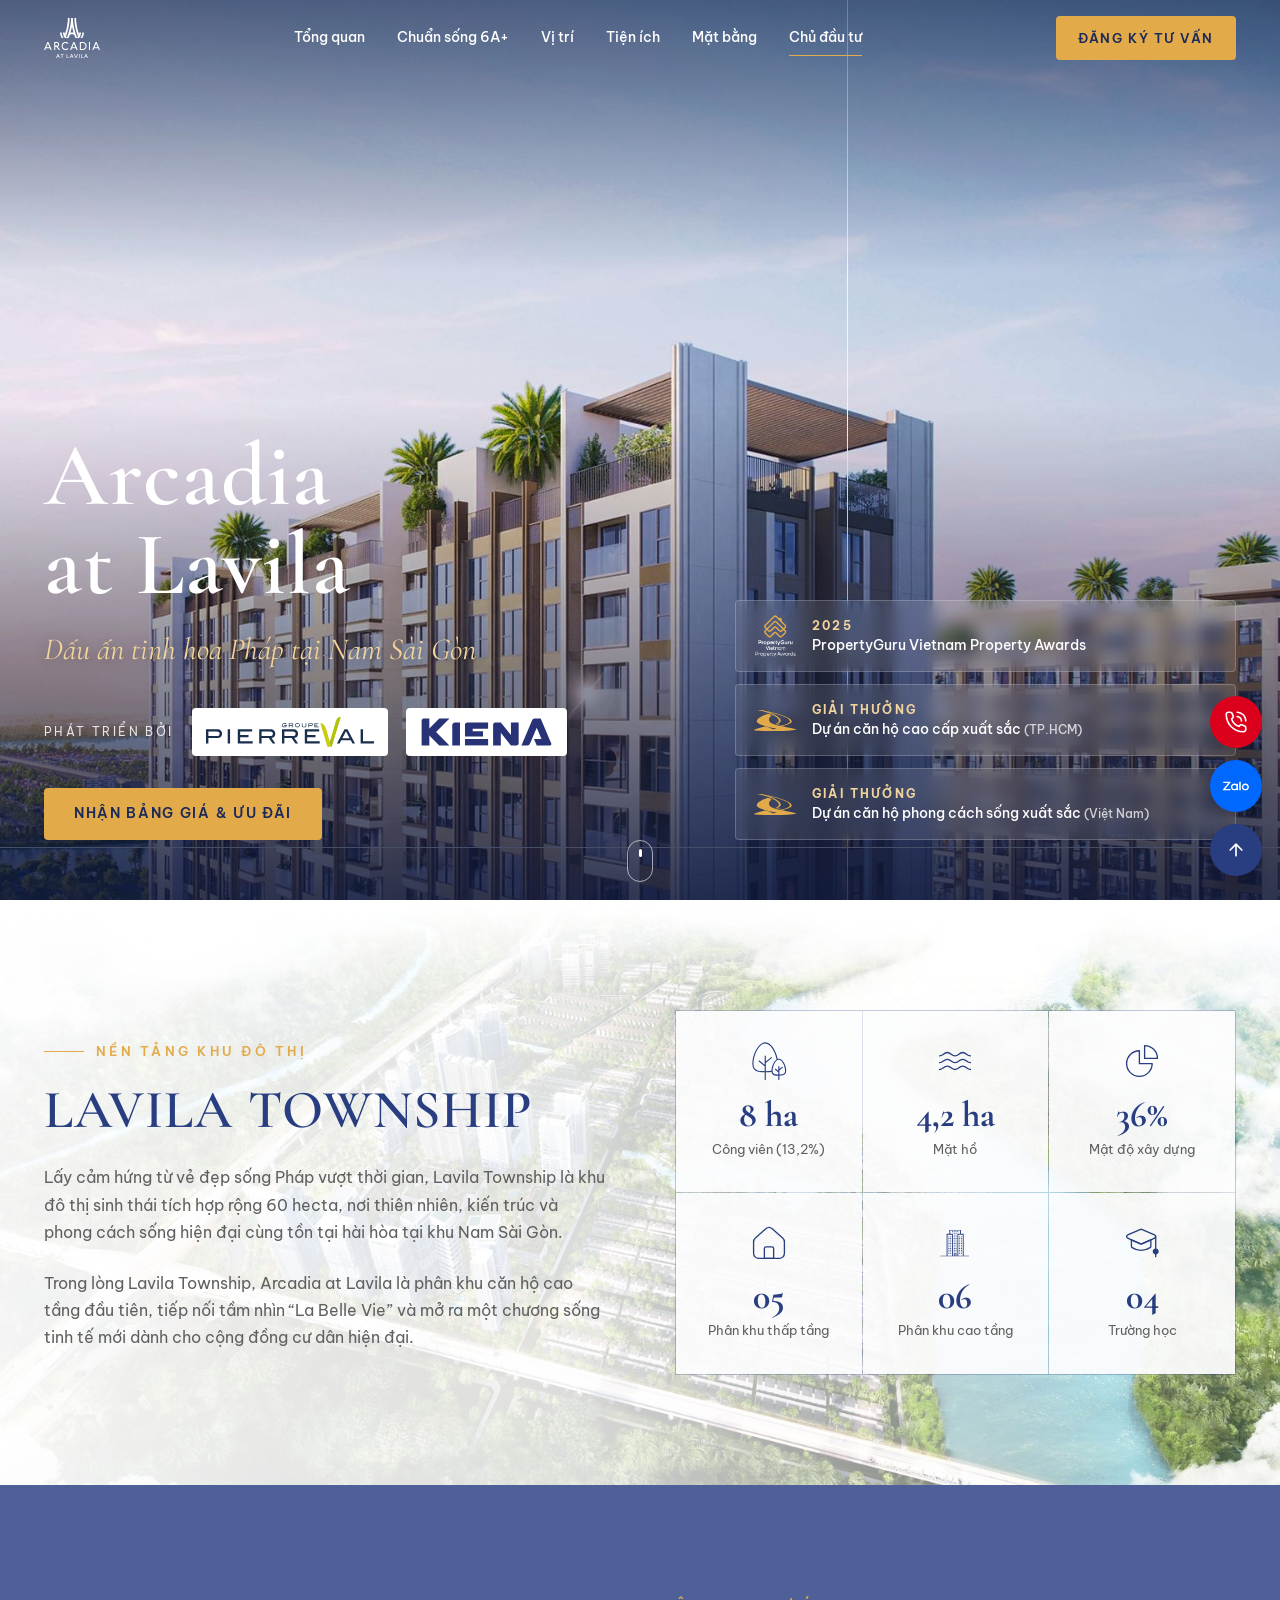
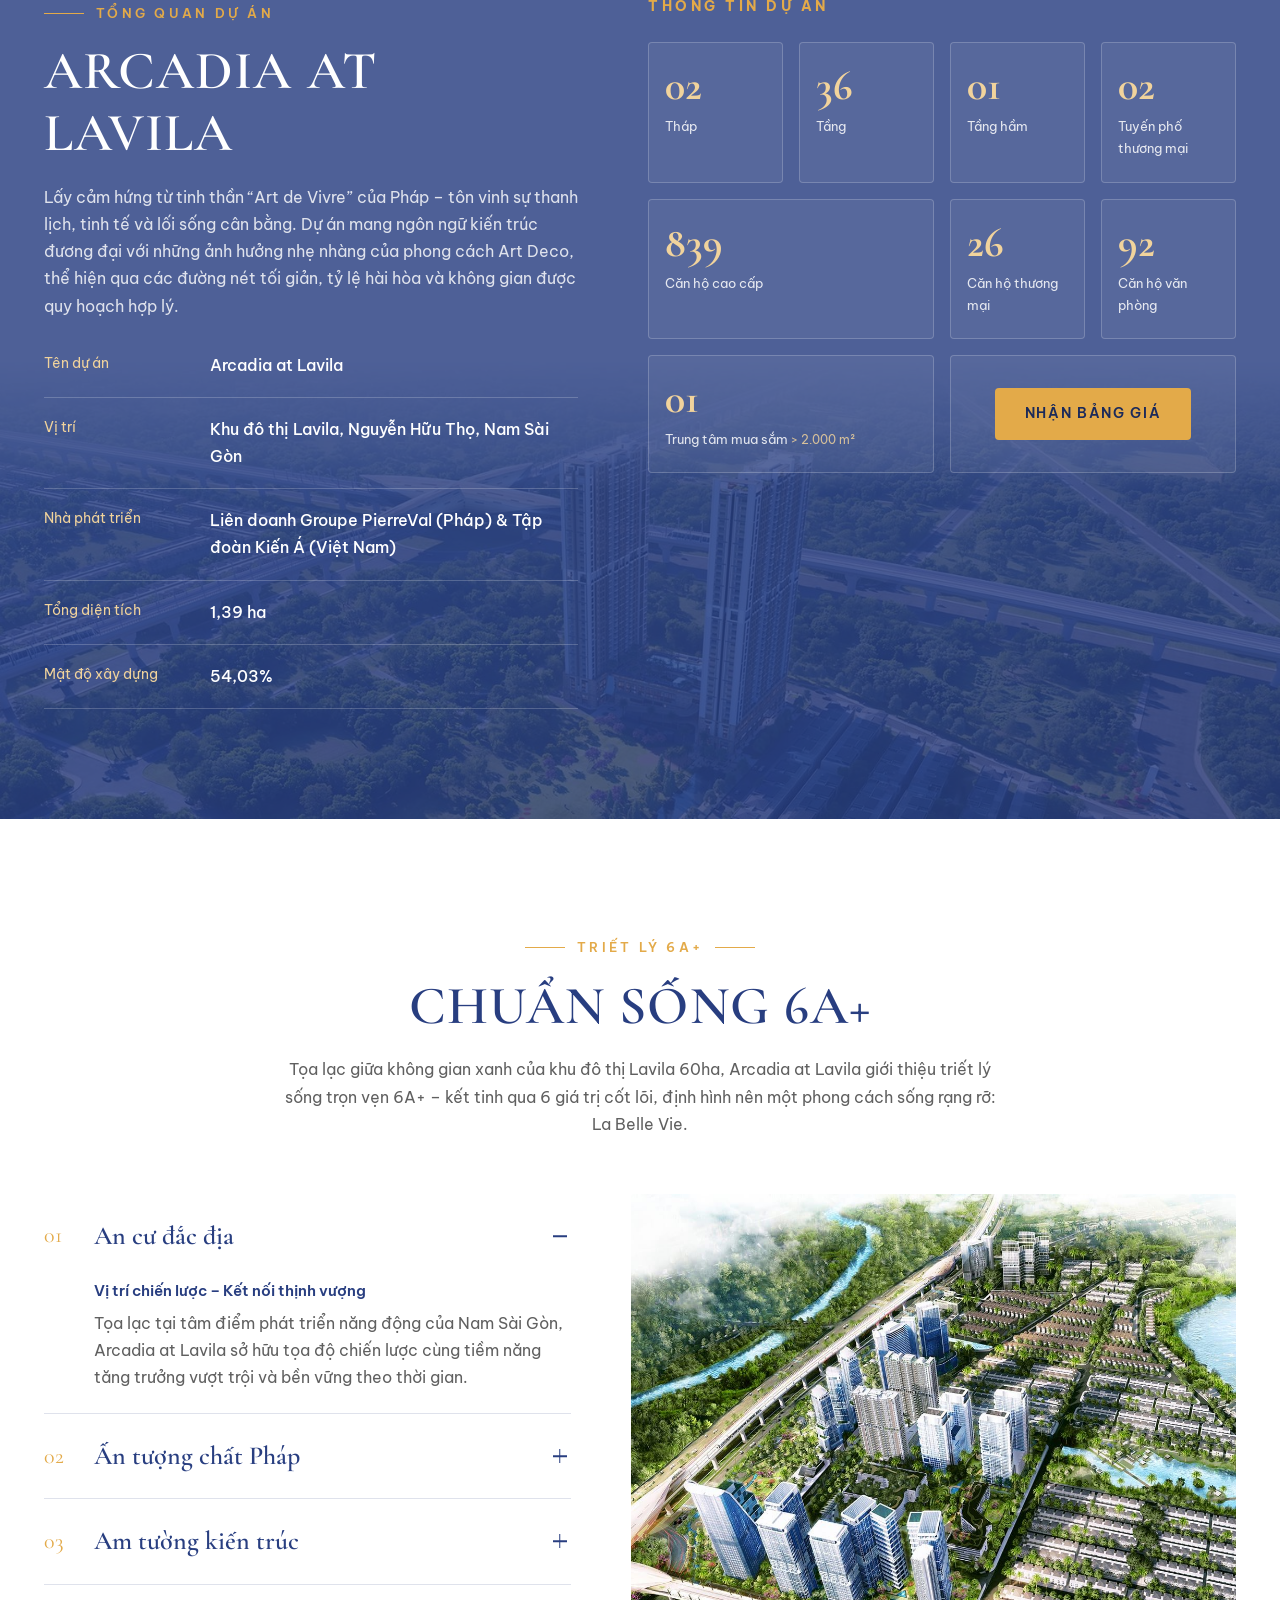
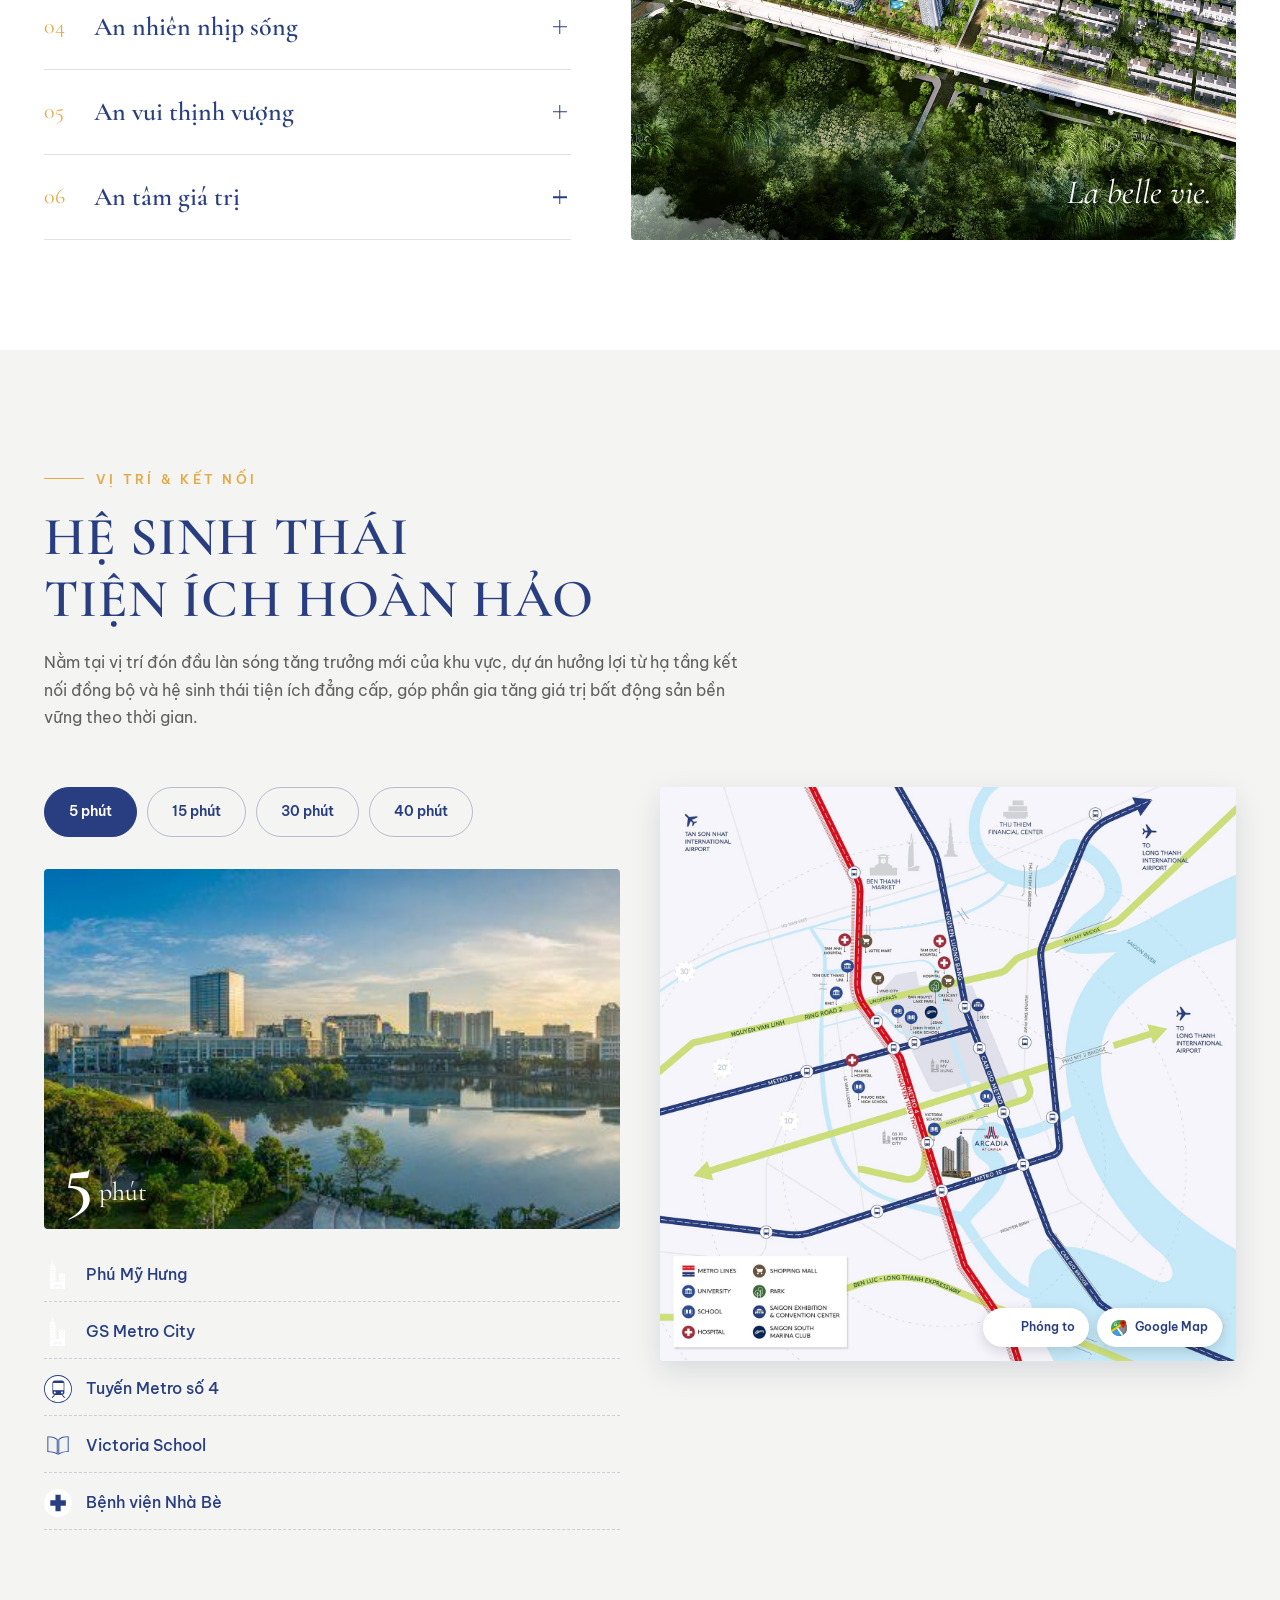
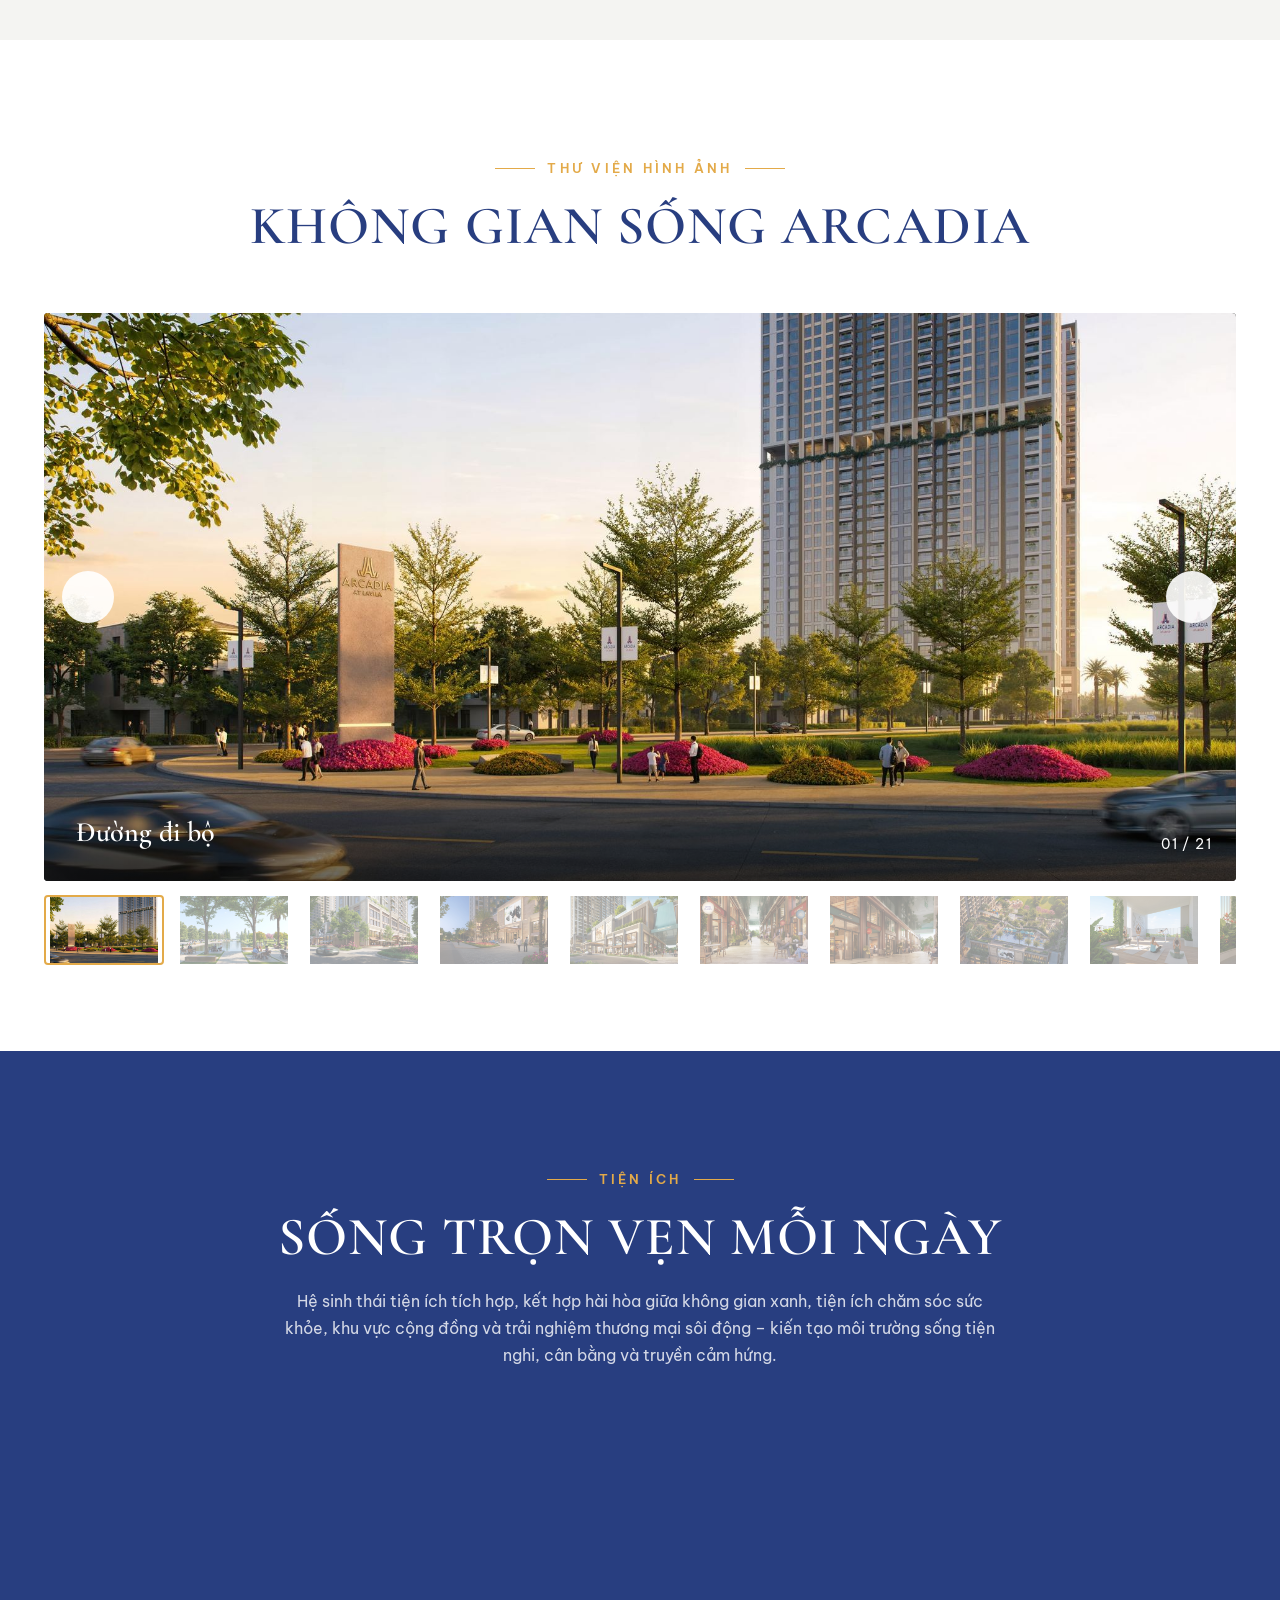
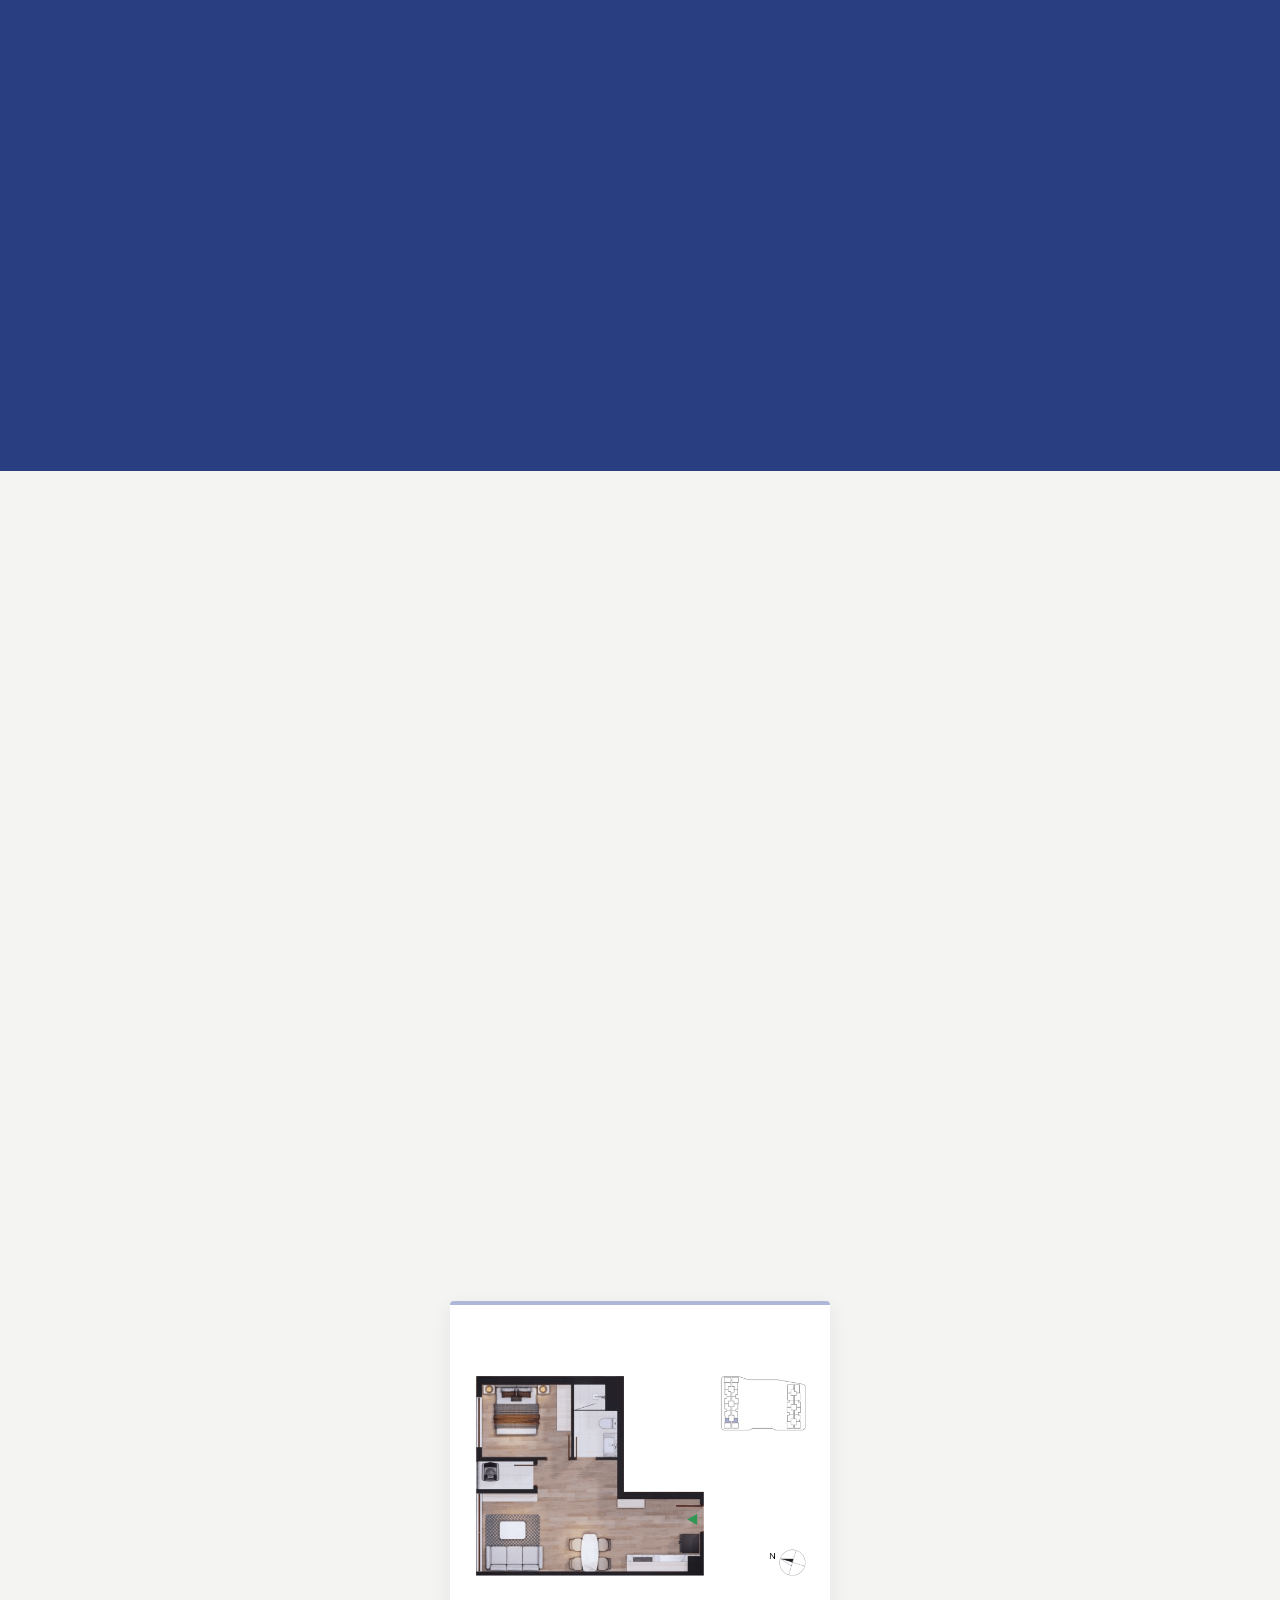
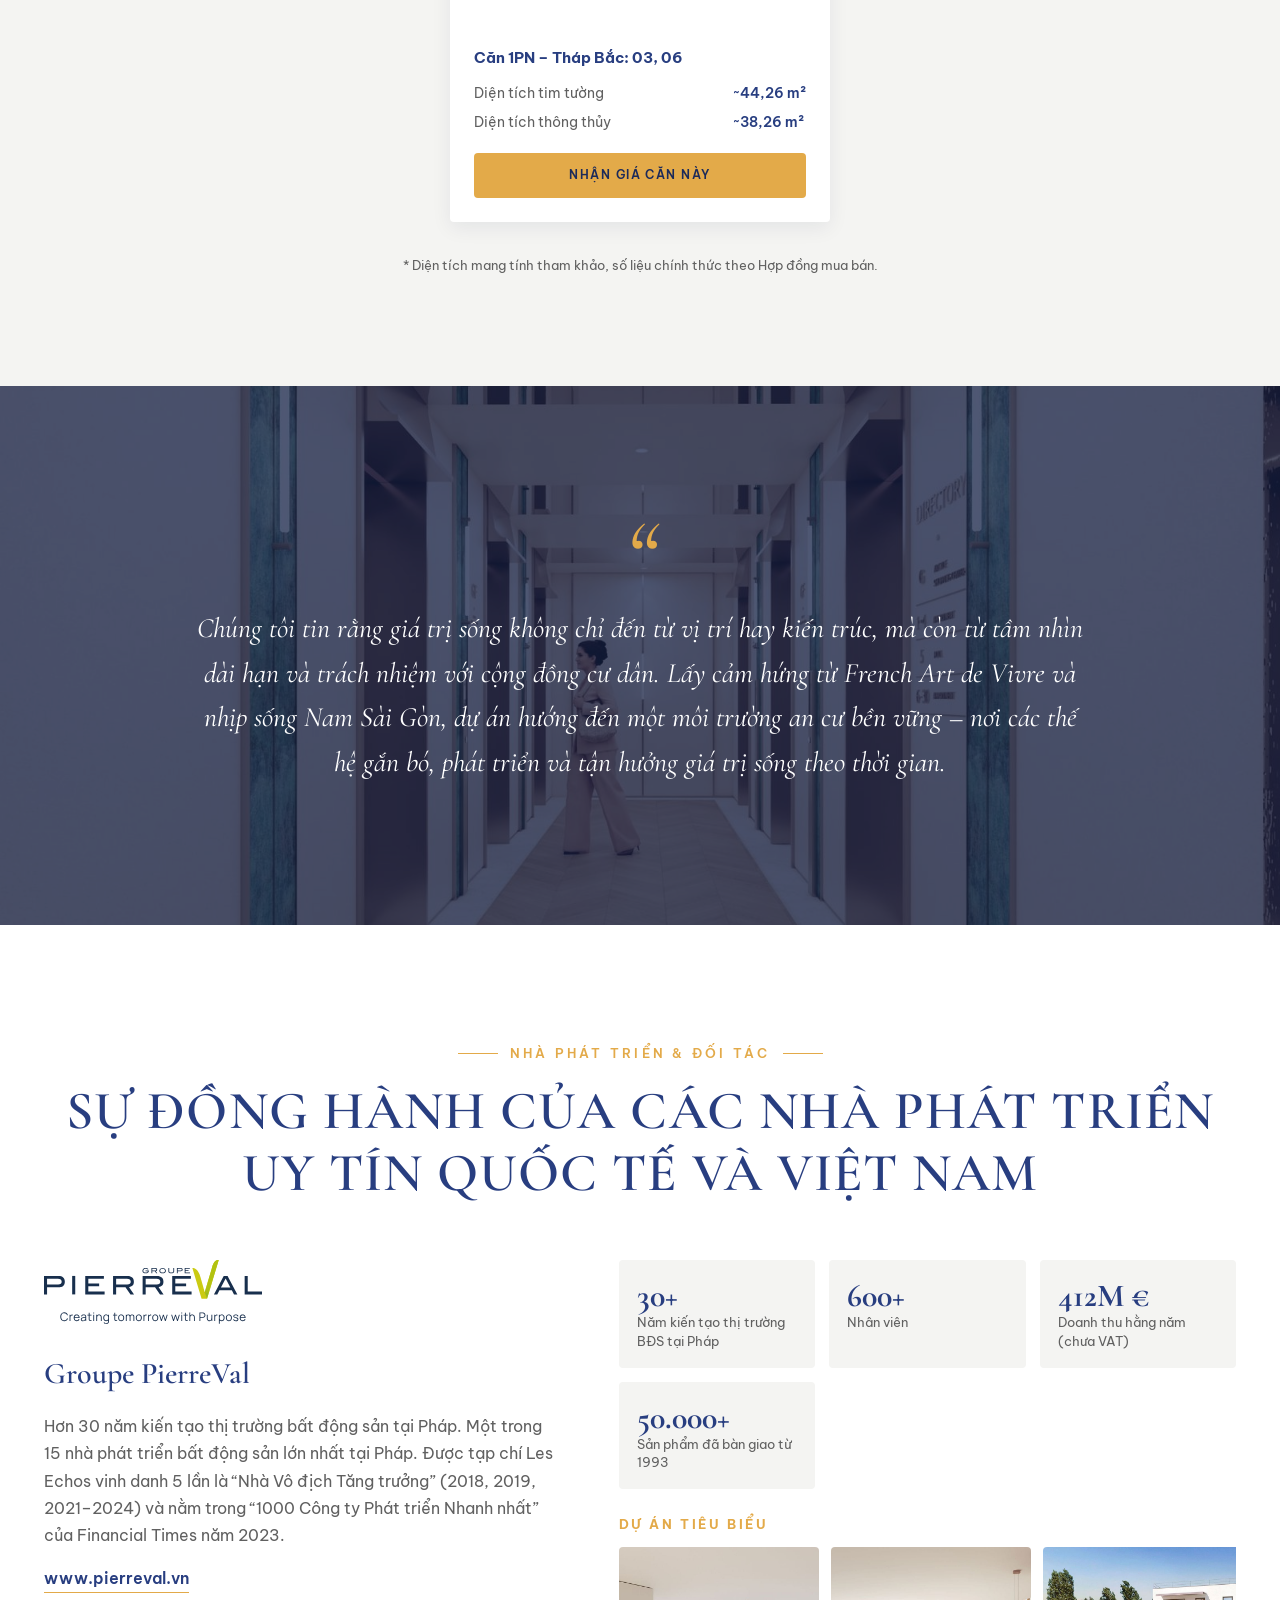
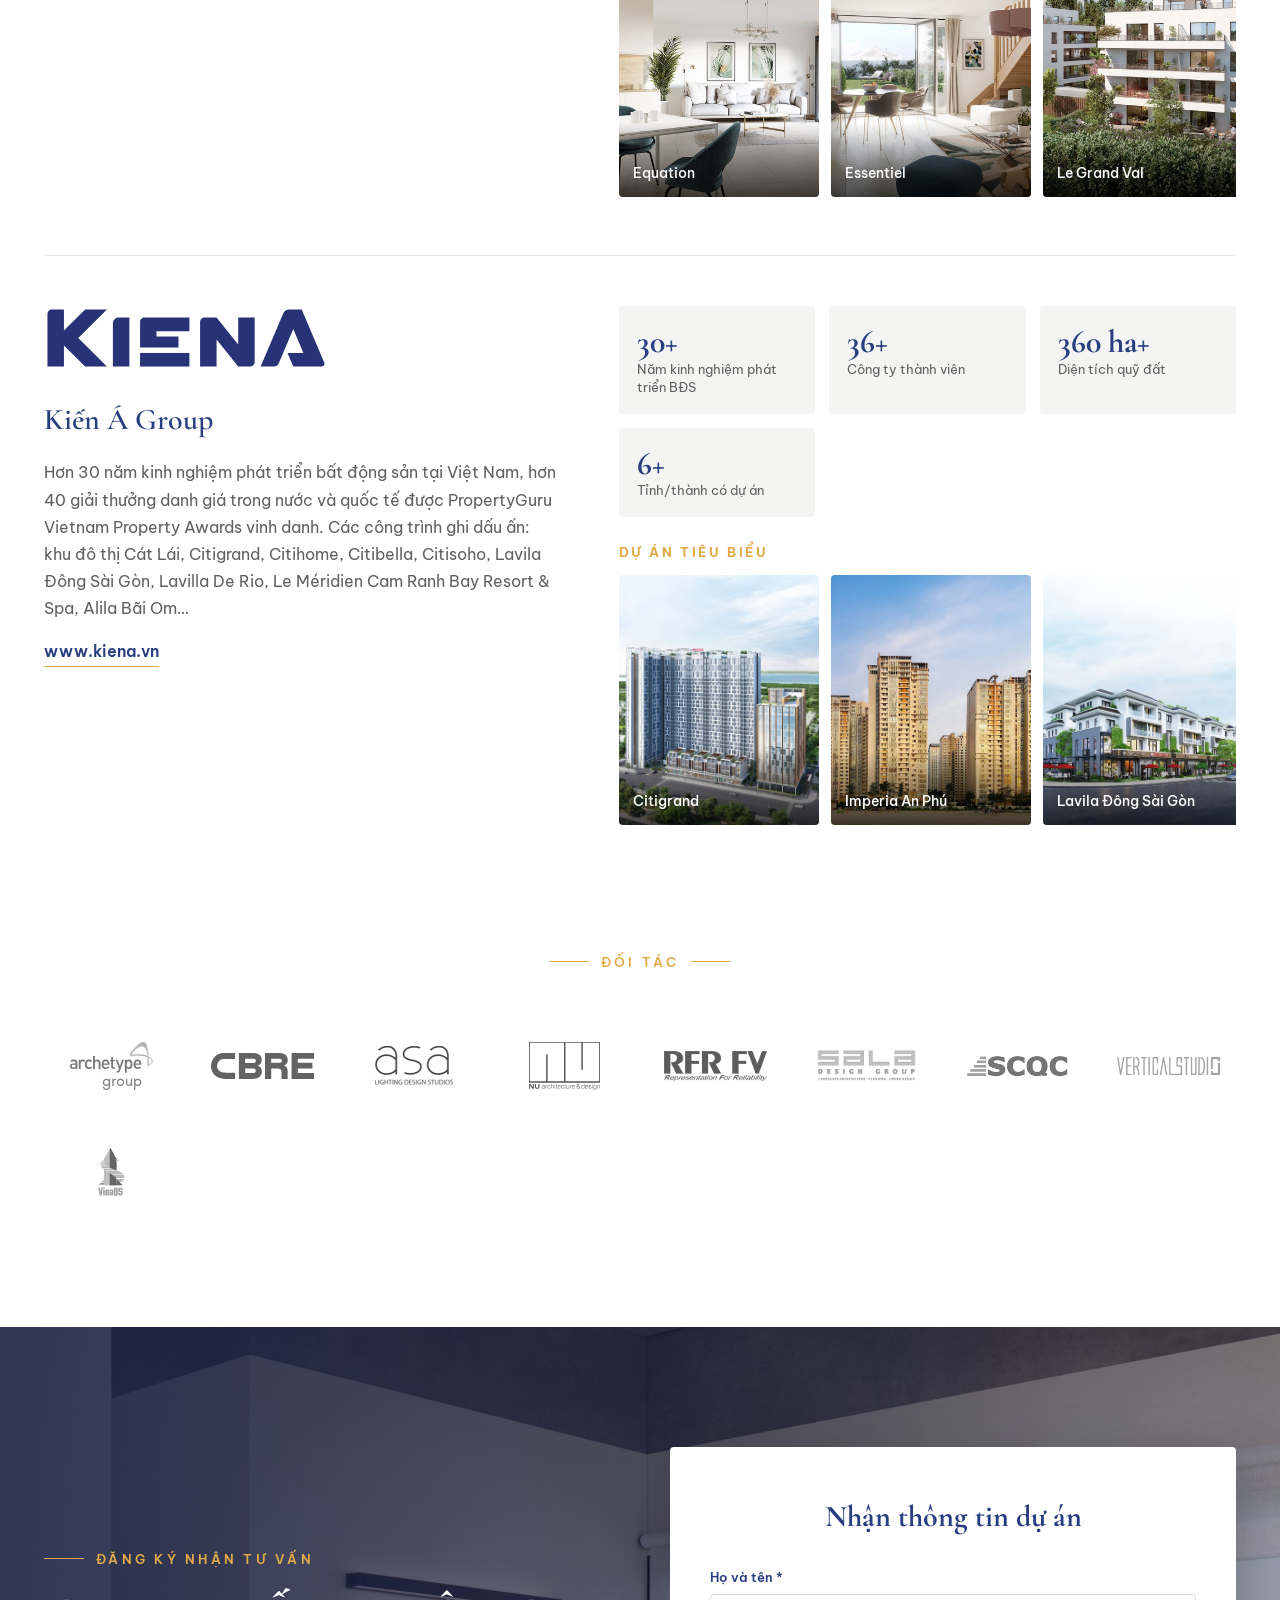
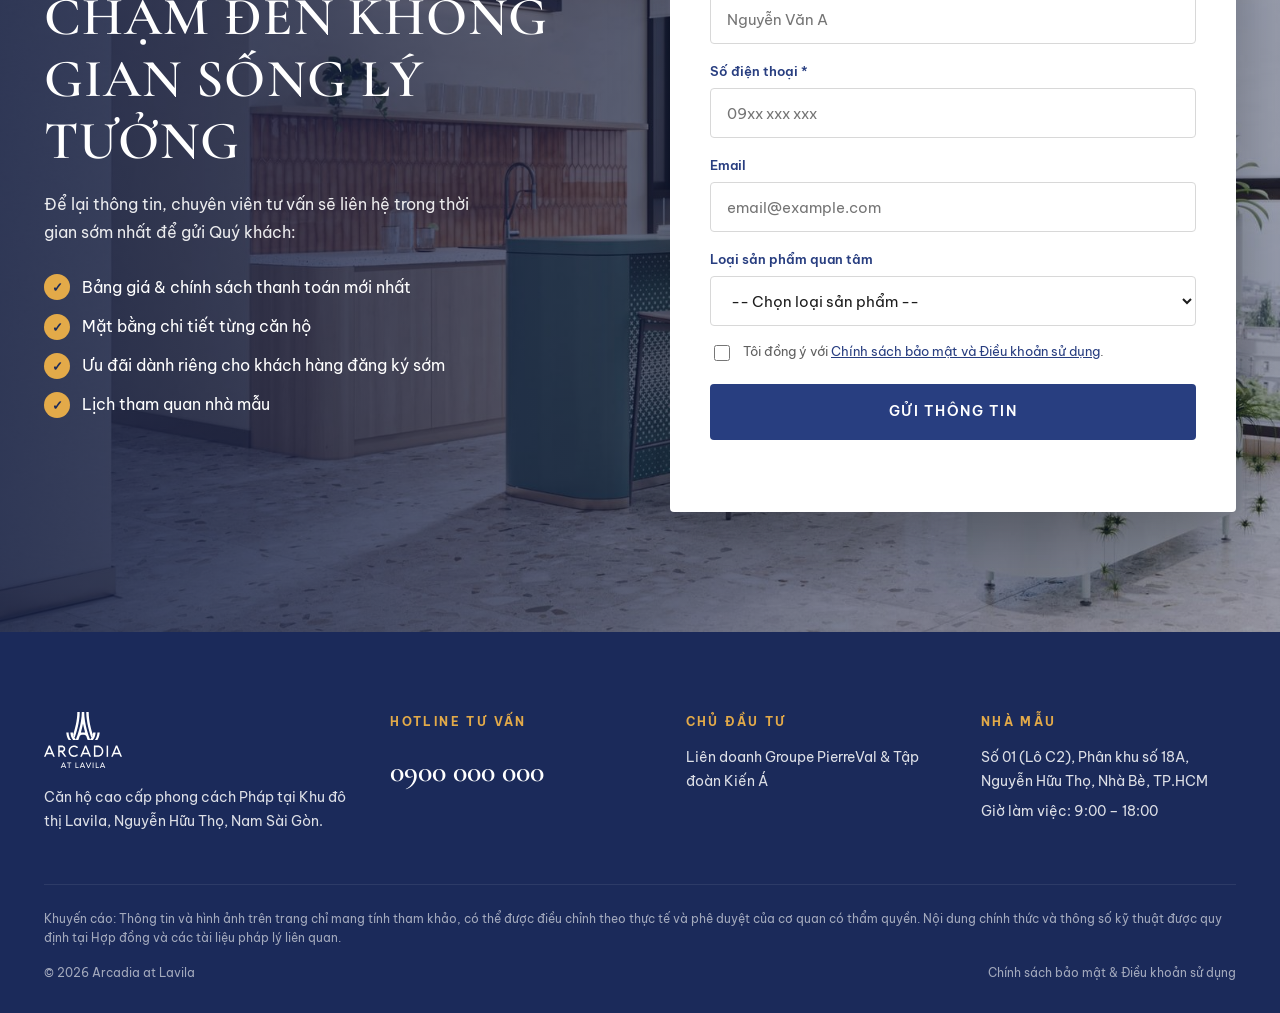
==== arcadia-landing/index.html @ 041fbfdd "Add Arcadia at Lavila landing page (HTML/CSS/JS) - One-page landing modeled on arcadia.com.vn: hero," ====
<!DOCTYPE html>
<html lang="vi">
<head>
  <meta charset="UTF-8">
  <meta name="viewport" content="width=device-width, initial-scale=1">
  <title>Arcadia at Lavila – Dấu Ấn Tinh Hoa Pháp Tại Nam Sài Gòn</title>
  <meta name="description" content="Arcadia at Lavila – căn hộ cao cấp phong cách Pháp trong khu đô thị Lavila 60ha, đường Nguyễn Hữu Thọ, Nam Sài Gòn. Liên doanh Groupe PierreVal (Pháp) và Tập đoàn Kiến Á. Nhận bảng giá & mặt bằng.">
  <meta name="robots" content="index,follow">

  <!-- Open Graph: ảnh/tiêu đề hiện khi share link lên Facebook, Zalo.
       THAY "https://ten-mien-cua-ban.com" bằng tên miền thật khi đưa trang lên. -->
  <meta property="og:type" content="website">
  <meta property="og:locale" content="vi_VN">
  <meta property="og:title" content="Arcadia at Lavila – Dấu Ấn Tinh Hoa Pháp Tại Nam Sài Gòn">
  <meta property="og:description" content="Căn hộ cao cấp phong cách Pháp tại Nam Sài Gòn. Nhận bảng giá, mặt bằng & ưu đãi mới nhất.">
  <meta property="og:url" content="https://ten-mien-cua-ban.com/">
  <meta property="og:image" content="https://ten-mien-cua-ban.com/assets/images/arcadia-thumbnail-260625.jpg">
  <meta property="og:image:width" content="1512">
  <meta property="og:image:height" content="794">

  <link rel="icon" href="assets/icons/favicon.ico">
  <link rel="preconnect" href="https://fonts.googleapis.com">
  <link rel="preconnect" href="https://fonts.gstatic.com" crossorigin>
  <link href="https://fonts.googleapis.com/css2?family=Be+Vietnam+Pro:wght@300;400;500;600;700&family=Cormorant+Garamond:ital,wght@0,500;0,600;0,700;1,500&display=swap" rel="stylesheet">
  <link rel="preload" as="image" href="assets/images/hero-background.jpg" media="(min-width: 768px)">
  <link rel="preload" as="image" href="assets/images/hero-background-mobile.jpg" media="(max-width: 767px)">
  <link rel="stylesheet" href="css/style.css">

  <!-- Google Tag Manager / Facebook Pixel: dán mã tracking vào đây nếu có -->
</head>
<body>

  <!-- ================= HEADER ================= -->
  <header class="header" id="header">
    <div class="container header__inner">
      <a href="#top" class="header__logo" aria-label="Arcadia at Lavila">
        <img class="logo-white" src="assets/logo/arcadia-logo_white.svg" alt="Arcadia at Lavila" width="56" height="40">
        <img class="logo-color" src="assets/logo/arcadia-navbar-logo.svg" alt="Arcadia at Lavila" width="141" height="40">
      </a>

      <nav class="nav" aria-label="Menu chính">
        <a href="#tong-quan">Tổng quan</a>
        <a href="#chuan-song">Chuẩn sống 6A+</a>
        <a href="#vi-tri">Vị trí</a>
        <a href="#tien-ich">Tiện ích</a>
        <a href="#mat-bang">Mặt bằng</a>
        <a href="#chu-dau-tu">Chủ đầu tư</a>
      </nav>

      <div class="header__actions">
        <a href="#dang-ky" class="btn btn--gold header__cta">Đăng ký tư vấn</a>
        <button class="burger" id="burger" aria-label="Mở menu" aria-expanded="false">
          <span></span><span></span><span></span>
        </button>
      </div>
    </div>
  </header>

  <div class="mobile-menu" id="mobileMenu">
    <a href="#tong-quan">Tổng quan</a>
    <a href="#chuan-song">Chuẩn sống 6A+</a>
    <a href="#vi-tri">Vị trí</a>
    <a href="#tien-ich">Tiện ích</a>
    <a href="#mat-bang">Mặt bằng</a>
    <a href="#chu-dau-tu">Chủ đầu tư</a>
    <a href="#dang-ky" class="btn btn--gold">Đăng ký tư vấn</a>
  </div>

  <main id="top">

    <!-- ================= HERO ================= -->
    <section class="hero">
      <picture class="hero__bg">
        <source media="(max-width: 767px)" srcset="assets/images/hero-background-mobile.jpg">
        <img src="assets/images/hero-background.jpg" alt="Phối cảnh Arcadia at Lavila" fetchpriority="high">
      </picture>

      <div class="container hero__content">
        <div>
          <h1 class="hero__title reveal">Arcadia<br>at Lavila</h1>
          <p class="hero__tagline reveal reveal--d1">Dấu ấn tinh hoa Pháp tại Nam Sài Gòn</p>
          <div class="hero__devs reveal reveal--d2">
            <span>Phát triển bởi</span>
            <div class="dev-logo"><img src="assets/logo/hero-pierreval.svg" alt="Groupe PierreVal"></div>
            <div class="dev-logo"><img src="assets/logo/kiena-color.svg" alt="Tập đoàn Kiến Á"></div>
          </div>
          <a href="#dang-ky" class="btn btn--gold reveal reveal--d3">Nhận bảng giá &amp; ưu đãi</a>
        </div>

        <div class="hero__awards">
          <div class="award reveal reveal--d1">
            <img src="assets/icons/hero-award-vpa-2025.png" alt="PropertyGuru Vietnam Property Awards 2025">
            <div><strong>2025</strong><p>PropertyGuru Vietnam Property Awards</p></div>
          </div>
          <div class="award reveal reveal--d2">
            <img src="assets/icons/hero-award-trophy-gold.svg" alt="">
            <div><strong>GIẢI THƯỞNG</strong><p>Dự án căn hộ cao cấp xuất sắc <small>(TP.HCM)</small></p></div>
          </div>
          <div class="award reveal reveal--d3">
            <img src="assets/icons/hero-award-trophy-gold.svg" alt="">
            <div><strong>GIẢI THƯỞNG</strong><p>Dự án căn hộ phong cách sống xuất sắc <small>(Việt Nam)</small></p></div>
          </div>
        </div>
      </div>
      <a href="#lavila" class="scroll-down" aria-label="Cuộn xuống"></a>
    </section>

    <!-- ================= LAVILA TOWNSHIP ================= -->
    <section class="section township" id="lavila">
      <div class="container township__grid">
        <div class="township__text reveal">
          <span class="eyebrow">Nền tảng khu đô thị</span>
          <h2 class="title">Lavila Township</h2>
          <p>Lấy cảm hứng từ vẻ đẹp sống Pháp vượt thời gian, Lavila Township là khu đô thị sinh thái tích hợp rộng 60 hecta, nơi thiên nhiên, kiến trúc và phong cách sống hiện đại cùng tồn tại hài hòa tại khu Nam Sài Gòn.</p>
          <p>Trong lòng Lavila Township, Arcadia at Lavila là phân khu căn hộ cao tầng đầu tiên, tiếp nối tầm nhìn “La Belle Vie” và mở ra một chương sống tinh tế mới dành cho cộng đồng cư dân hiện đại.</p>
        </div>

        <div class="stats-grid reveal reveal--d1">
          <div class="stat"><img src="assets/icons/township-foundation/park.svg" alt=""><strong>8 ha</strong><span>Công viên (13,2%)</span></div>
          <div class="stat"><img src="assets/icons/township-foundation/lake.svg" alt=""><strong>4,2 ha</strong><span>Mặt hồ</span></div>
          <div class="stat"><img src="assets/icons/township-foundation/pie-chart.svg" alt=""><strong>36%</strong><span>Mật độ xây dựng</span></div>
          <div class="stat"><img src="assets/icons/township-foundation/house.svg" alt=""><strong>05</strong><span>Phân khu thấp tầng</span></div>
          <div class="stat"><img src="assets/icons/township-foundation/tower.svg" alt=""><strong>06</strong><span>Phân khu cao tầng</span></div>
          <div class="stat"><img src="assets/icons/township-foundation/school.svg" alt=""><strong>04</strong><span>Trường học</span></div>
        </div>
      </div>
    </section>

    <!-- ================= TỔNG QUAN DỰ ÁN ================= -->
    <section class="section overview" id="tong-quan">
      <div class="overview__bg"><img src="assets/images/project-overview-v2-bg.jpg" alt="" loading="lazy"></div>
      <div class="container overview__grid">
        <div class="reveal">
          <span class="eyebrow">Tổng quan dự án</span>
          <h2 class="title">Arcadia at Lavila</h2>
          <p class="lead-text">Lấy cảm hứng từ tinh thần “Art de Vivre” của Pháp – tôn vinh sự thanh lịch, tinh tế và lối sống cân bằng. Dự án mang ngôn ngữ kiến trúc đương đại với những ảnh hưởng nhẹ nhàng của phong cách Art Deco, thể hiện qua các đường nét tối giản, tỷ lệ hài hòa và không gian được quy hoạch hợp lý.</p>
          <ul class="overview__info">
            <li><span>Tên dự án</span><b>Arcadia at Lavila</b></li>
            <li><span>Vị trí</span><b>Khu đô thị Lavila, Nguyễn Hữu Thọ, Nam Sài Gòn</b></li>
            <li><span>Nhà phát triển</span><b>Liên doanh Groupe PierreVal (Pháp) &amp; Tập đoàn Kiến Á (Việt Nam)</b></li>
            <li><span>Tổng diện tích</span><b>1,39 ha</b></li>
            <li><span>Mật độ xây dựng</span><b>54,03%</b></li>
          </ul>
        </div>

        <div class="overview__stats reveal reveal--d1">
          <h3>THÔNG TIN DỰ ÁN</h3>
          <div class="ov-stat"><strong data-count="2" data-pad="2">02</strong><span>Tháp</span></div>
          <div class="ov-stat"><strong data-count="36">36</strong><span>Tầng</span></div>
          <div class="ov-stat"><strong data-count="1" data-pad="2">01</strong><span>Tầng hầm</span></div>
          <div class="ov-stat"><strong data-count="2" data-pad="2">02</strong><span>Tuyến phố thương mại</span></div>
          <div class="ov-stat ov-stat--wide"><strong data-count="839">839</strong><span>Căn hộ cao cấp</span></div>
          <div class="ov-stat"><strong data-count="26">26</strong><span>Căn hộ thương mại</span></div>
          <div class="ov-stat"><strong data-count="92">92</strong><span>Căn hộ văn phòng</span></div>
          <div class="ov-stat ov-stat--wide"><strong data-count="1" data-pad="2">01</strong><span>Trung tâm mua sắm <small>&gt; 2.000 m²</small></span></div>
          <div class="ov-stat ov-stat--wide" style="display:flex;align-items:center;justify-content:center;">
            <a href="#dang-ky" class="btn btn--gold">Nhận bảng giá</a>
          </div>
        </div>
      </div>
    </section>

    <!-- ================= CHUẨN SỐNG 6A+ ================= -->
    <section class="section section--white" id="chuan-song">
      <div class="container">
        <div class="section-head section-head--center reveal">
          <span class="eyebrow">Triết lý 6A+</span>
          <h2 class="title">Chuẩn sống 6A+</h2>
          <p class="lead-text">Tọa lạc giữa không gian xanh của khu đô thị Lavila 60ha, Arcadia at Lavila giới thiệu triết lý sống trọn vẹn 6A+ – kết tinh qua 6 giá trị cốt lõi, định hình nên một phong cách sống rạng rỡ: La Belle Vie.</p>
        </div>

        <div class="values">
          <div class="values__list reveal" id="valuesList">
            <div class="value-item is-active" data-img="0">
              <button class="value-item__head" aria-expanded="true">
                <span class="value-item__num">01</span><span class="value-item__name">An cư đắc địa</span><span class="value-item__icon"></span>
              </button>
              <div class="value-item__body"><div>
                <h4>Vị trí chiến lược – Kết nối thịnh vượng</h4>
                <p>Tọa lạc tại tâm điểm phát triển năng động của Nam Sài Gòn, Arcadia at Lavila sở hữu tọa độ chiến lược cùng tiềm năng tăng trưởng vượt trội và bền vững theo thời gian.</p>
                <img class="value-mobile-img" src="assets/images/township-advantages.jpg" alt="An cư đắc địa" loading="lazy">
              </div></div>
            </div>
            <div class="value-item" data-img="1">
              <button class="value-item__head" aria-expanded="false">
                <span class="value-item__num">02</span><span class="value-item__name">Ấn tượng chất Pháp</span><span class="value-item__icon"></span>
              </button>
              <div class="value-item__body"><div>
                <h4>Dấu ấn Pháp nguyên bản</h4>
                <p>Giao thoa giữa nghệ thuật sống Pháp và nét nồng hậu của người Việt, tạo nên Arcadia at Lavila – không gian sống tinh tế, tối giản và bền vững theo năm tháng.</p>
                <img class="value-mobile-img" src="assets/images/township-authenticity.jpg" alt="Ấn tượng chất Pháp" loading="lazy">
              </div></div>
            </div>
            <div class="value-item" data-img="2">
              <button class="value-item__head" aria-expanded="false">
                <span class="value-item__num">03</span><span class="value-item__name">Am tường kiến trúc</span><span class="value-item__icon"></span>
              </button>
              <div class="value-item__body"><div>
                <h4>Chuẩn mực kiến trúc vượt thời gian</h4>
                <p>Mang ngôn ngữ kiến trúc tinh giản và cảm hứng savoir-faire Pháp, Arcadia at Lavila là bản giao hưởng giữa ánh sáng và những đường nét hiện đại, định hình vẻ đẹp thanh lịch, đầy bản sắc.</p>
                <img class="value-mobile-img" src="assets/images/township-artistry.jpg" alt="Am tường kiến trúc" loading="lazy">
              </div></div>
            </div>
            <div class="value-item" data-img="3">
              <button class="value-item__head" aria-expanded="false">
                <span class="value-item__num">04</span><span class="value-item__name">An nhiên nhịp sống</span><span class="value-item__icon"></span>
              </button>
              <div class="value-item__body"><div>
                <h4>Sống trọn cân bằng tinh tế</h4>
                <p>Với những dãy phố thương mại sầm uất và đại lộ dạo bộ thơ mộng, Arcadia at Lavila là điểm chạm lý tưởng, nơi phong cách sống hiện đại, giá trị văn hóa và sự tiện nghi cùng hội tụ.</p>
                <img class="value-mobile-img" src="assets/images/township-ambience.jpg" alt="An nhiên nhịp sống" loading="lazy">
              </div></div>
            </div>
            <div class="value-item" data-img="4">
              <button class="value-item__head" aria-expanded="false">
                <span class="value-item__num">05</span><span class="value-item__name">An vui thịnh vượng</span><span class="value-item__icon"></span>
              </button>
              <div class="value-item__body"><div>
                <h4>Cộng đồng gắn kết</h4>
                <p>Vượt xa tiện ích thông thường, Arcadia at Lavila kiến tạo cộng đồng văn minh, nơi không gian chung khơi gợi cảm giác thuộc về và thắp sáng những trải nghiệm sống ý nghĩa mỗi ngày.</p>
                <img class="value-mobile-img" src="assets/images/township-abundance.jpg" alt="An vui thịnh vượng" loading="lazy">
              </div></div>
            </div>
            <div class="value-item" data-img="5">
              <button class="value-item__head" aria-expanded="false">
                <span class="value-item__num">06</span><span class="value-item__name">An tâm giá trị</span><span class="value-item__icon"></span>
              </button>
              <div class="value-item__body"><div>
                <h4>Giá trị bền vững – Đầu tư an tâm</h4>
                <p>Là biểu tượng của phân khúc cao cấp hiện đại, Arcadia at Lavila kết hợp hài hòa giữa thiết kế nâng tầm đẳng cấp và nhịp sống năng động, mang lại giá trị gia tăng vững chắc cho tương lai.</p>
                <img class="value-mobile-img" src="assets/images/township-accessible-premium.jpg" alt="An tâm giá trị" loading="lazy">
              </div></div>
            </div>
          </div>

          <div class="values__media reveal reveal--d1" id="valuesMedia">
            <img class="is-active" src="assets/images/township-advantages.jpg" alt="An cư đắc địa" loading="lazy">
            <img src="assets/images/township-authenticity.jpg" alt="Ấn tượng chất Pháp" loading="lazy">
            <img src="assets/images/township-artistry.jpg" alt="Am tường kiến trúc" loading="lazy">
            <img src="assets/images/township-ambience.jpg" alt="An nhiên nhịp sống" loading="lazy">
            <img src="assets/images/township-abundance.jpg" alt="An vui thịnh vượng" loading="lazy">
            <img src="assets/images/township-accessible-premium.jpg" alt="An tâm giá trị" loading="lazy">
          </div>
        </div>
      </div>
    </section>

    <!-- ================= VỊ TRÍ & KẾT NỐI ================= -->
    <section class="section" id="vi-tri">
      <div class="container">
        <div class="section-head reveal">
          <span class="eyebrow">Vị trí &amp; kết nối</span>
          <h2 class="title">Hệ sinh thái<br>tiện ích hoàn hảo</h2>
          <p class="lead-text">Nằm tại vị trí đón đầu làn sóng tăng trưởng mới của khu vực, dự án hưởng lợi từ hạ tầng kết nối đồng bộ và hệ sinh thái tiện ích đẳng cấp, góp phần gia tăng giá trị bất động sản bền vững theo thời gian.</p>
        </div>

        <div class="location__grid">
          <div class="reveal">
            <div class="location__tabs" role="tablist" data-tabs="loc">
              <button class="tab-btn is-active" data-target="0">5 phút</button>
              <button class="tab-btn" data-target="1">15 phút</button>
              <button class="tab-btn" data-target="2">30 phút</button>
              <button class="tab-btn" data-target="3">40 phút</button>
            </div>

            <div class="loc-panel is-active" data-panel="loc">
              <div class="loc-panel__img">
                <img src="assets/images/location-connectivity/img-5min.jpg" alt="Kết nối 5 phút" loading="lazy">
                <div class="loc-panel__time"><b>5</b><span>phút</span></div>
              </div>
              <ul class="loc-list">
                <li><img src="assets/icons/location-connectivity/icon-tower.svg" alt="">Phú Mỹ Hưng</li>
                <li><img src="assets/icons/location-connectivity/icon-tower.svg" alt="">GS Metro City</li>
                <li><img src="assets/icons/location-connectivity/icon-metro.svg" alt="">Tuyến Metro số 4</li>
                <li><img src="assets/icons/location-connectivity/icon-school.svg" alt="">Victoria School</li>
                <li><img src="assets/icons/location-connectivity/icon-hospital.svg" alt="">Bệnh viện Nhà Bè</li>
              </ul>
            </div>
            <div class="loc-panel" data-panel="loc">
              <div class="loc-panel__img">
                <img src="assets/images/location-connectivity/img-15min.jpg" alt="Kết nối 15 phút" loading="lazy">
                <div class="loc-panel__time"><b>15</b><span>phút</span></div>
              </div>
              <ul class="loc-list">
                <li><img src="assets/icons/location-connectivity/icon-university.svg" alt="">ĐH Tôn Đức Thắng</li>
                <li><img src="assets/icons/location-connectivity/icon-hospital.svg" alt="">Bệnh viện FV</li>
                <li><img src="assets/icons/location-connectivity/icon-shopping.svg" alt="">Vivo City</li>
                <li><img src="assets/icons/location-connectivity/icon-university.svg" alt="">RMIT</li>
                <li><img src="assets/icons/location-connectivity/icon-exhibition.svg" alt="">SECC</li>
              </ul>
            </div>
            <div class="loc-panel" data-panel="loc">
              <div class="loc-panel__img">
                <img src="assets/images/location-connectivity/img-30min.jpg" alt="Kết nối 30 phút" loading="lazy">
                <div class="loc-panel__time"><b>30</b><span>phút</span></div>
              </div>
              <ul class="loc-list">
                <li><img src="assets/icons/location-connectivity/icon-tower.svg" alt="">Trung tâm Thành phố</li>
                <li><img src="assets/icons/location-connectivity/icon-tower.svg" alt="">Trung tâm tài chính Thủ Thiêm</li>
              </ul>
            </div>
            <div class="loc-panel" data-panel="loc">
              <div class="loc-panel__img">
                <img src="assets/images/location-connectivity/img-40min.jpg" alt="Kết nối 40 phút" loading="lazy">
                <div class="loc-panel__time"><b>40</b><span>phút</span></div>
              </div>
              <ul class="loc-list">
                <li><img src="assets/icons/location-connectivity/icon-airport.svg" alt="">Sân bay quốc tế Tân Sơn Nhất</li>
                <li><img src="assets/icons/location-connectivity/icon-airport.svg" alt="">Sân bay quốc tế Long Thành</li>
              </ul>
            </div>
          </div>

          <div class="location__map reveal reveal--d1" data-lightbox="assets/images/location-connectivity/web-map.jpg" data-caption="Bản đồ vị trí Arcadia at Lavila">
            <img src="assets/images/location-connectivity/web-map.jpg" alt="Bản đồ vị trí Arcadia at Lavila" loading="lazy">
            <div class="location__map-actions">
              <span class="chip"><img src="assets/icons/location-connectivity/search-plus.svg" alt="">Phóng to</span>
              <a class="chip" href="https://www.google.com/maps/search/?api=1&amp;query=Arcadia%20at%20Lavila%20Nguy%E1%BB%85n%20H%E1%BB%AFu%20Th%E1%BB%8D" target="_blank" rel="noopener">
                <img src="assets/icons/location-connectivity/icon-google-maps.svg" alt="">Google Map
              </a>
            </div>
          </div>
        </div>
      </div>
    </section>

    <!-- ================= GALLERY ================= -->
    <section class="section section--white gallery" id="hinh-anh">
      <div class="container">
        <div class="section-head section-head--center reveal">
          <span class="eyebrow">Thư viện hình ảnh</span>
          <h2 class="title">Không gian sống Arcadia</h2>
        </div>
        <div class="reveal">
          <div class="slider" id="slider">
            <div class="slider__track" id="sliderTrack"><!-- JS tự tạo slide từ danh sách GALLERY --></div>
            <button class="slider__arrow slider__arrow--prev" id="slidePrev" aria-label="Ảnh trước"><img src="assets/icons/slideshow/arrow-left.svg" alt=""></button>
            <button class="slider__arrow slider__arrow--next" id="slideNext" aria-label="Ảnh sau"><img src="assets/icons/slideshow/arrow-right.svg" alt=""></button>
            <div class="slider__count" id="slideCount"></div>
          </div>
          <div class="thumbs" id="sliderThumbs"></div>
        </div>
      </div>
    </section>

    <!-- ================= TIỆN ÍCH ================= -->
    <section class="section section--navy" id="tien-ich">
      <div class="container">
        <div class="section-head section-head--center reveal">
          <span class="eyebrow">Tiện ích</span>
          <h2 class="title">Sống trọn vẹn mỗi ngày</h2>
          <p class="lead-text">Hệ sinh thái tiện ích tích hợp, kết hợp hài hòa giữa không gian xanh, tiện ích chăm sóc sức khỏe, khu vực cộng đồng và trải nghiệm thương mại sôi động – kiến tạo môi trường sống tiện nghi, cân bằng và truyền cảm hứng.</p>
        </div>

        <div class="location__tabs reveal" style="justify-content:center" data-tabs="am">
          <button class="tab-btn is-active" data-target="0">Tầng 1 (Trệt)</button>
          <button class="tab-btn" data-target="1">Tầng 3</button>
          <button class="tab-btn" data-target="2">Tầng 4</button>
          <button class="tab-btn" data-target="3">Tầng 5</button>
          <button class="tab-btn" data-target="4">Tầng 21</button>
        </div>

        <div class="amenities__stage reveal">
          <div class="am-panel is-active" data-panel="am">
            <picture class="am-panel__img" data-lightbox="assets/images/amenities/v2_desktop/vi_level-1-ground-floor.jpg" data-caption="Mặt bằng tiện ích tầng 1">
              <source media="(max-width: 767px)" srcset="assets/images/amenities/v2_mobile/mb-vi_level-1-ground-floor.jpg">
              <img src="assets/images/amenities/v2_desktop/vi_level-1-ground-floor.jpg" alt="Mặt bằng tiện ích tầng 1" loading="lazy">
            </picture>
            <ul class="am-legend">
              <li><b>01</b>Tuyến phố thương mại (Tháp Bắc)</li>
              <li><b>02</b>Tuyến phố thương mại (Tháp Nam)</li>
              <li><b>03</b>Sảnh đón biểu tượng</li>
              <li><b>04</b>Đường đi bộ</li>
              <li><b>05</b>Sân hiên ngoài trời</li>
              <li><b>06</b>Quảng trường cộng đồng</li>
              <li><b>07</b>Khán đài bên hồ</li>
              <li><b>08</b>Vườn thú cưng</li>
            </ul>
          </div>
          <div class="am-panel" data-panel="am">
            <picture class="am-panel__img" data-lightbox="assets/images/amenities/v2_desktop/vi_level-3.jpg" data-caption="Mặt bằng tiện ích tầng 3">
              <source media="(max-width: 767px)" srcset="assets/images/amenities/v2_mobile/mb-vi_level-3.jpg">
              <img src="assets/images/amenities/v2_desktop/vi_level-3.jpg" alt="Mặt bằng tiện ích tầng 3" loading="lazy">
            </picture>
            <ul class="am-legend">
              <li><b>09</b>Trường mầm non</li>
              <li><b>10</b>Kho lưu trữ cư dân</li>
            </ul>
          </div>
          <div class="am-panel" data-panel="am">
            <picture class="am-panel__img" data-lightbox="assets/images/amenities/v2_desktop/vi_level-4.jpg" data-caption="Mặt bằng tiện ích tầng 4">
              <source media="(max-width: 767px)" srcset="assets/images/amenities/v2_mobile/mb-vi_level-4.jpg">
              <img src="assets/images/amenities/v2_desktop/vi_level-4.jpg" alt="Mặt bằng tiện ích tầng 4" loading="lazy">
            </picture>
            <ul class="am-legend">
              <li><b>11</b>Phòng giải trí đa phương tiện</li>
              <li><b>12</b>Không gian sáng tạo</li>
              <li><b>13</b>Phòng khách cộng đồng</li>
              <li><b>14</b>Góc thư giãn</li>
              <li><b>15</b>Góc thư giãn trẻ em</li>
              <li><b>16</b>Góc giải trí (Ping-Pong, Snooker)</li>
              <li><b>17</b>Khu vui chơi trẻ em</li>
              <li><b>18</b>Văn phòng quản lý vận hành</li>
              <li><b>19</b>Nhà vệ sinh</li>
            </ul>
          </div>
          <div class="am-panel" data-panel="am">
            <picture class="am-panel__img" data-lightbox="assets/images/amenities/v2_desktop/vi_level-5.jpg" data-caption="Mặt bằng tiện ích tầng 5">
              <source media="(max-width: 767px)" srcset="assets/images/amenities/v2_mobile/mb-vi_level-5.jpg">
              <img src="assets/images/amenities/v2_desktop/vi_level-5.jpg" alt="Mặt bằng tiện ích tầng 5" loading="lazy">
            </picture>
            <ul class="am-legend">
              <li><b>20</b>Hồ bơi biểu tượng</li>
              <li><b>21</b>Hồ bơi trẻ em</li>
              <li><b>22</b>Khu vận động ngoài trời</li>
              <li><b>23</b>Sân chơi khám phá</li>
              <li><b>24</b>Sân chơi thám hiểm</li>
              <li><b>25</b>Cabana gia đình</li>
              <li><b>26</b>Sàn thư giãn đón nắng</li>
              <li><b>27</b>Sân hiên thư giãn</li>
              <li><b>28</b>Đại lộ sân vườn</li>
              <li><b>29</b>Khu tiệc sân vườn</li>
              <li><b>30</b>Khu tiệc nướng BBQ</li>
              <li><b>31</b>Đường chạy xanh</li>
              <li><b>32</b>Thảm cỏ trung tâm</li>
              <li><b>33</b>Khu thư giãn vận động</li>
              <li><b>34</b>Phòng tập phong cách</li>
              <li><b>35</b>Phòng Thiền/Yoga trên cao</li>
            </ul>
          </div>
          <div class="am-panel" data-panel="am">
            <picture class="am-panel__img" data-lightbox="assets/images/amenities/v2_desktop/vi_level-21.jpg" data-caption="Mặt bằng tiện ích tầng 21">
              <source media="(max-width: 767px)" srcset="assets/images/amenities/v2_mobile/mb-vi_level-21.jpg">
              <img src="assets/images/amenities/v2_desktop/vi_level-21.jpg" alt="Mặt bằng tiện ích tầng 21" loading="lazy">
            </picture>
            <ul class="am-legend">
              <li><b>36</b>Khu vui chơi trẻ em</li>
              <li><b>37</b>Vườn hoa nghệ thuật</li>
              <li><b>38</b>Khu vận động thư giãn</li>
              <li><b>39</b>Không gian tập trên cao</li>
              <li><b>40</b>Chòi nghỉ thư giãn trên cao</li>
              <li><b>41</b>Kén thư giãn</li>
              <li><b>42</b>Sàn yoga trên cao</li>
            </ul>
          </div>
        </div>
      </div>
    </section>

    <!-- ================= MẶT BẰNG ================= -->
    <section class="section" id="mat-bang">
      <div class="container">
        <div class="plans__master">
          <div class="reveal">
            <span class="eyebrow">Mặt bằng tổng thể &amp; mặt bằng tầng</span>
            <h2 class="title">Không gian linh hoạt cho mọi khoảnh khắc sống</h2>
            <p>Đa dạng loại hình căn hộ từ 1 đến 3 phòng ngủ, diện tích thông thủy từ ~38 m² đến ~66 m², bố trí thông minh, tối ưu ánh sáng và thông gió tự nhiên.</p>
            <a href="#dang-ky" class="btn btn--navy" data-product="Căn hộ cao cấp">Nhận mặt bằng chi tiết</a>
          </div>
          <figure class="reveal reveal--d1" data-lightbox="assets/images/master-plan/v2/floorplan_vi.png" data-caption="Mặt bằng tầng điển hình Arcadia at Lavila">
            <img src="assets/images/master-plan/v2/floorplan_vi.png" alt="Mặt bằng tầng điển hình Arcadia at Lavila" loading="lazy">
          </figure>
        </div>

        <div class="plan-tabs reveal" data-tabs="plan">
          <button class="tab-btn is-active" data-target="0"><span class="dot" style="background:#AEB8D8"></span>1 Phòng ngủ</button>
          <button class="tab-btn" data-target="1"><span class="dot" style="background:#FFE58F"></span>2PN Harmonie</button>
          <button class="tab-btn" data-target="2"><span class="dot" style="background:#FFC4C4"></span>2PN Libre</button>
          <button class="tab-btn" data-target="3"><span class="dot" style="background:#C9A0E7"></span>2PN Góc</button>
          <button class="tab-btn" data-target="4"><span class="dot" style="background:#9BD66A"></span>3 Phòng ngủ</button>
        </div>

        <!-- 1PN -->
        <div class="plan-panel is-active" data-panel="plan">
          <article class="plan-card" style="--accent:#AEB8D8">
            <div class="plan-card__img" data-lightbox="assets/images/master-plan/v2/1-bedroom-01.png" data-caption="Căn 1PN – Tháp Bắc: 03, 06"><img src="assets/images/master-plan/v2/1-bedroom-01.png" alt="Mặt bằng căn hộ 1 phòng ngủ" loading="lazy"></div>
            <div class="plan-card__body">
              <h4>Căn 1PN – Tháp Bắc: 03, 06</h4>
              <dl><dt>Diện tích tim tường</dt><dd>~44,26 m²</dd><dt>Diện tích thông thủy</dt><dd>~38,26 m²</dd></dl>
              <a href="#dang-ky" class="btn btn--gold" data-product="Căn hộ cao cấp">Nhận giá căn này</a>
            </div>
          </article>
        </div>

        <!-- 2PN Harmonie -->
        <div class="plan-panel" data-panel="plan">
          <article class="plan-card" style="--accent:#FFE58F">
            <div class="plan-card__img" data-lightbox="assets/images/master-plan/v2/2-bedroom-harmonie-01.png" data-caption="Căn 2PN Harmonie – Tháp Bắc: 10"><img src="assets/images/master-plan/v2/2-bedroom-harmonie-01.png" alt="Mặt bằng căn 2PN Harmonie" loading="lazy"></div>
            <div class="plan-card__body">
              <h4>Căn 2PN Harmonie – Tháp Bắc: 10</h4>
              <dl><dt>Diện tích tim tường</dt><dd>~64,32 m²</dd><dt>Diện tích thông thủy</dt><dd>~56,12 m²</dd></dl>
              <a href="#dang-ky" class="btn btn--gold" data-product="Căn hộ cao cấp">Nhận giá căn này</a>
            </div>
          </article>
          <article class="plan-card" style="--accent:#FFE58F">
            <div class="plan-card__img" data-lightbox="assets/images/master-plan/v2/2-bedroom-harmonie-02.png" data-caption="Căn 2PN Harmonie – Tháp Bắc: 01, 08, 09, 15, 16; Tháp Nam: 01, 06, 07, 12"><img src="assets/images/master-plan/v2/2-bedroom-harmonie-02.png" alt="Mặt bằng căn 2PN Harmonie" loading="lazy"></div>
            <div class="plan-card__body">
              <h4>Căn 2PN Harmonie – Tháp Bắc: 01, 08, 09, 15, 16; Tháp Nam: 01, 06, 07, 12</h4>
              <dl><dt>Diện tích tim tường</dt><dd>~65,76 m²</dd><dt>Diện tích thông thủy</dt><dd>~57,58 m²</dd></dl>
              <a href="#dang-ky" class="btn btn--gold" data-product="Căn hộ cao cấp">Nhận giá căn này</a>
            </div>
          </article>
        </div>

        <!-- 2PN Libre -->
        <div class="plan-panel" data-panel="plan">
          <article class="plan-card" style="--accent:#FFC4C4">
            <div class="plan-card__img" data-lightbox="assets/images/master-plan/v2/2-bedroom-libre-01.png" data-caption="Căn 2PN Libre – Tháp Bắc: 11, 14"><img src="assets/images/master-plan/v2/2-bedroom-libre-01.png" alt="Mặt bằng căn 2PN Libre" loading="lazy"></div>
            <div class="plan-card__body">
              <h4>Căn 2PN Libre – Tháp Bắc: 11, 14</h4>
              <dl><dt>Diện tích tim tường</dt><dd>~68,02 m²</dd><dt>Diện tích thông thủy</dt><dd>~60,65 m²</dd></dl>
              <a href="#dang-ky" class="btn btn--gold" data-product="Căn hộ cao cấp">Nhận giá căn này</a>
            </div>
          </article>
          <article class="plan-card" style="--accent:#FFC4C4">
            <div class="plan-card__img" data-lightbox="assets/images/master-plan/v2/2-bedroom-libre-02.png" data-caption="Căn 2PN Libre – Tháp Bắc: 02, 07; Tháp Nam: 02, 05"><img src="assets/images/master-plan/v2/2-bedroom-libre-02.png" alt="Mặt bằng căn 2PN Libre" loading="lazy"></div>
            <div class="plan-card__body">
              <h4>Căn 2PN Libre – Tháp Bắc: 02, 07; Tháp Nam: 02, 05</h4>
              <dl><dt>Diện tích tim tường</dt><dd>~68,79 m²</dd><dt>Diện tích thông thủy</dt><dd>~61,19 m²</dd></dl>
              <a href="#dang-ky" class="btn btn--gold" data-product="Căn hộ cao cấp">Nhận giá căn này</a>
            </div>
          </article>
          <article class="plan-card" style="--accent:#FFC4C4">
            <div class="plan-card__img" data-lightbox="assets/images/master-plan/v2/2-bedroom-libre-03.png" data-caption="Căn 2PN Libre – Tháp Nam: 08, 11"><img src="assets/images/master-plan/v2/2-bedroom-libre-03.png" alt="Mặt bằng căn 2PN Libre" loading="lazy"></div>
            <div class="plan-card__body">
              <h4>Căn 2PN Libre – Tháp Nam: 08, 11</h4>
              <dl><dt>Diện tích tim tường</dt><dd>~67,71 m²</dd><dt>Diện tích thông thủy</dt><dd>~60,30 m²</dd></dl>
              <a href="#dang-ky" class="btn btn--gold" data-product="Căn hộ cao cấp">Nhận giá căn này</a>
            </div>
          </article>
        </div>

        <!-- 2PN Góc -->
        <div class="plan-panel" data-panel="plan">
          <article class="plan-card" style="--accent:#C9A0E7">
            <div class="plan-card__img" data-lightbox="assets/images/master-plan/v2/2-bedroom-corner-01.png" data-caption="Căn 2PN Góc – Tháp Bắc: 12, 13"><img src="assets/images/master-plan/v2/2-bedroom-corner-01.png" alt="Mặt bằng căn 2PN góc" loading="lazy"></div>
            <div class="plan-card__body">
              <h4>Căn 2PN Góc – Tháp Bắc: 12, 13</h4>
              <dl><dt>Diện tích tim tường</dt><dd>~64,50 m²</dd><dt>Diện tích thông thủy</dt><dd>~56,96 m²</dd></dl>
              <a href="#dang-ky" class="btn btn--gold" data-product="Căn hộ cao cấp">Nhận giá căn này</a>
            </div>
          </article>
          <article class="plan-card" style="--accent:#C9A0E7">
            <div class="plan-card__img" data-lightbox="assets/images/master-plan/v2/2-bedroom-corner-02.png" data-caption="Căn 2PN Góc – Tháp Bắc: 04, 05"><img src="assets/images/master-plan/v2/2-bedroom-corner-02.png" alt="Mặt bằng căn 2PN góc" loading="lazy"></div>
            <div class="plan-card__body">
              <h4>Căn 2PN Góc – Tháp Bắc: 04, 05</h4>
              <dl><dt>Diện tích tim tường</dt><dd>~65,08 m²</dd><dt>Diện tích thông thủy</dt><dd>~57,15 m²</dd></dl>
              <a href="#dang-ky" class="btn btn--gold" data-product="Căn hộ cao cấp">Nhận giá căn này</a>
            </div>
          </article>
          <article class="plan-card" style="--accent:#C9A0E7">
            <div class="plan-card__img" data-lightbox="assets/images/master-plan/v2/2-bedroom-corner-03.png" data-caption="Căn 2PN Góc – Tháp Nam: 03, 04"><img src="assets/images/master-plan/v2/2-bedroom-corner-03.png" alt="Mặt bằng căn 2PN góc" loading="lazy"></div>
            <div class="plan-card__body">
              <h4>Căn 2PN Góc – Tháp Nam: 03, 04</h4>
              <dl><dt>Diện tích tim tường</dt><dd>~66,30 m²</dd><dt>Diện tích thông thủy</dt><dd>~58,15 m²</dd></dl>
              <a href="#dang-ky" class="btn btn--gold" data-product="Căn hộ cao cấp">Nhận giá căn này</a>
            </div>
          </article>
        </div>

        <!-- 3PN -->
        <div class="plan-panel" data-panel="plan">
          <article class="plan-card" style="--accent:#9BD66A">
            <div class="plan-card__img" data-lightbox="assets/images/master-plan/v2/3-bedroom-01.png" data-caption="Căn 3PN – Tháp Nam: 09"><img src="assets/images/master-plan/v2/3-bedroom-01.png" alt="Mặt bằng căn 3 phòng ngủ" loading="lazy"></div>
            <div class="plan-card__body">
              <h4>Căn 3PN – Tháp Nam: 09</h4>
              <dl><dt>Diện tích tim tường</dt><dd>~75,84 m²</dd><dt>Diện tích thông thủy</dt><dd>~66,32 m²</dd></dl>
              <a href="#dang-ky" class="btn btn--gold" data-product="Căn hộ cao cấp">Nhận giá căn này</a>
            </div>
          </article>
          <article class="plan-card" style="--accent:#9BD66A">
            <div class="plan-card__img" data-lightbox="assets/images/master-plan/v2/3-bedroom-02.png" data-caption="Căn 3PN – Tháp Nam: 10"><img src="assets/images/master-plan/v2/3-bedroom-02.png" alt="Mặt bằng căn 3 phòng ngủ" loading="lazy"></div>
            <div class="plan-card__body">
              <h4>Căn 3PN – Tháp Nam: 10</h4>
              <dl><dt>Diện tích tim tường</dt><dd>~75,73 m²</dd><dt>Diện tích thông thủy</dt><dd>~65,97 m²</dd></dl>
              <a href="#dang-ky" class="btn btn--gold" data-product="Căn hộ cao cấp">Nhận giá căn này</a>
            </div>
          </article>
        </div>

        <p class="plans__note">* Diện tích mang tính tham khảo, số liệu chính thức theo Hợp đồng mua bán.</p>
      </div>
    </section>

    <!-- ================= QUOTE ================= -->
    <section class="quote">
      <div class="quote__bg"><img src="assets/images/quote-bg.jpg" alt="" loading="lazy"></div>
      <div class="container">
        <blockquote class="reveal">Chúng tôi tin rằng giá trị sống không chỉ đến từ vị trí hay kiến trúc, mà còn từ tầm nhìn dài hạn và trách nhiệm với cộng đồng cư dân. Lấy cảm hứng từ French Art de Vivre và nhịp sống Nam Sài Gòn, dự án hướng đến một môi trường an cư bền vững – nơi các thế hệ gắn bó, phát triển và tận hưởng giá trị sống theo thời gian.</blockquote>
      </div>
    </section>

    <!-- ================= CHỦ ĐẦU TƯ ================= -->
    <section class="section section--white" id="chu-dau-tu">
      <div class="container">
        <div class="section-head section-head--center reveal">
          <span class="eyebrow">Nhà phát triển &amp; đối tác</span>
          <h2 class="title">Sự đồng hành của các nhà phát triển uy tín quốc tế và Việt Nam</h2>
        </div>

        <div class="dev">
          <div class="reveal">
            <img class="dev__logo" src="assets/logo/pierreval-slogan.svg" alt="Groupe PierreVal" loading="lazy">
            <h3 class="dev__name">Groupe PierreVal</h3>
            <p>Hơn 30 năm kiến tạo thị trường bất động sản tại Pháp. Một trong 15 nhà phát triển bất động sản lớn nhất tại Pháp. Được tạp chí Les Echos vinh danh 5 lần là “Nhà Vô địch Tăng trưởng” (2018, 2019, 2021–2024) và nằm trong “1000 Công ty Phát triển Nhanh nhất” của Financial Times năm 2023.</p>
            <a class="dev__link" href="https://www.pierreval.vn/vi/ve-chung-toi/" target="_blank" rel="noopener">www.pierreval.vn</a>
          </div>
          <div class="reveal reveal--d1">
            <div class="dev__stats">
              <div><strong>30+</strong><span>Năm kiến tạo thị trường BĐS tại Pháp</span></div>
              <div><strong>600+</strong><span>Nhân viên</span></div>
              <div><strong>412M €</strong><span>Doanh thu hằng năm (chưa VAT)</span></div>
              <div><strong>50.000+</strong><span>Sản phẩm đã bàn giao từ 1993</span></div>
            </div>
            <div class="dev__projects">
              <h5>DỰ ÁN TIÊU BIỂU</h5>
              <div class="dev__projects-row">
                <div class="proj"><img src="assets/images/pierreval-equation.jpg" alt="Equation" loading="lazy"><span>Equation</span></div>
                <div class="proj"><img src="assets/images/pierreval-essentiel.jpg" alt="Essentiel" loading="lazy"><span>Essentiel</span></div>
                <div class="proj"><img src="assets/images/pierreval-le-grand-val.jpg" alt="Le Grand Val" loading="lazy"><span>Le Grand Val</span></div>
                <div class="proj"><img src="assets/images/pierreval-les-bucoliques.jpg" alt="Les Bucoliques" loading="lazy"><span>Les Bucoliques</span></div>
                <div class="proj"><img src="assets/images/pierreval-le-clos-dernest.jpg" alt="Le Clos d’Ernest" loading="lazy"><span>Le Clos d’Ernest</span></div>
                <div class="proj"><img src="assets/images/pierreval-oxygene.jpg" alt="Oxygène" loading="lazy"><span>Oxygène</span></div>
                <div class="proj"><img src="assets/images/pierreval-les-terrasses-de-la-liotterie.jpg" alt="Les Terrasses de la Liotterie" loading="lazy"><span>Les Terrasses de la Liotterie</span></div>
              </div>
            </div>
          </div>
        </div>

        <div class="dev">
          <div class="reveal">
            <img class="dev__logo" src="assets/logo/kiena-color.svg" alt="Tập đoàn Kiến Á" loading="lazy">
            <h3 class="dev__name">Kiến Á Group</h3>
            <p>Hơn 30 năm kinh nghiệm phát triển bất động sản tại Việt Nam, hơn 40 giải thưởng danh giá trong nước và quốc tế được PropertyGuru Vietnam Property Awards vinh danh. Các công trình ghi dấu ấn: khu đô thị Cát Lái, Citigrand, Citihome, Citibella, Citisoho, Lavila Đông Sài Gòn, Lavilla De Rio, Le Méridien Cam Ranh Bay Resort &amp; Spa, Alila Bãi Om…</p>
            <a class="dev__link" href="http://kiena.vn/" target="_blank" rel="noopener">www.kiena.vn</a>
          </div>
          <div class="reveal reveal--d1">
            <div class="dev__stats">
              <div><strong>30+</strong><span>Năm kinh nghiệm phát triển BĐS</span></div>
              <div><strong>36+</strong><span>Công ty thành viên</span></div>
              <div><strong>360 ha+</strong><span>Diện tích quỹ đất</span></div>
              <div><strong>6+</strong><span>Tỉnh/thành có dự án</span></div>
            </div>
            <div class="dev__projects">
              <h5>DỰ ÁN TIÊU BIỂU</h5>
              <div class="dev__projects-row">
                <div class="proj"><img src="assets/images/kiena-citigrand.jpg" alt="Citigrand" loading="lazy"><span>Citigrand</span></div>
                <div class="proj"><img src="assets/images/kiena-imperia.jpg" alt="Imperia An Phú" loading="lazy"><span>Imperia An Phú</span></div>
                <div class="proj"><img src="assets/images/kiena-lavila-east-saigon.jpg" alt="Lavila Đông Sài Gòn" loading="lazy"><span>Lavila Đông Sài Gòn</span></div>
                <div class="proj"><img src="assets/images/kiena-lavila-haloha-ascentia.jpg" alt="Lavila Haloha &amp; Ascentia" loading="lazy"><span>Lavila Haloha &amp; Ascentia</span></div>
                <div class="proj"><img src="assets/images/kiena-le-meridien-cam-ranh.jpg" alt="Cam Ranh Resort" loading="lazy"><span>Cam Ranh (Khánh Hòa) Resort</span></div>
                <div class="proj"><img src="assets/images/kiena-alila-bai-om.jpg" alt="Bãi Ôm Resort" loading="lazy"><span>Bãi Ôm Resort</span></div>
                <div class="proj"><img src="assets/images/kiena-lavila-south-saigon.jpg" alt="Lavila Nam Sài Gòn" loading="lazy"><span>Lavila Nam Sài Gòn</span></div>
              </div>
            </div>
          </div>
        </div>

        <div class="section-head section-head--center reveal" style="margin:60px 0 32px">
          <span class="eyebrow">Đối tác</span>
        </div>
        <ul class="partners reveal">
          <li><img src="assets/partners/archetype-group.svg" alt="Archetype Group" loading="lazy"></li>
          <li><img src="assets/partners/cbre-green.svg" alt="CBRE" loading="lazy"></li>
          <li><img src="assets/partners/asa.svg" alt="ASA" loading="lazy"></li>
          <li><img src="assets/partners/nu-architecture-design.svg" alt="NU Architecture Design" loading="lazy"></li>
          <li><img src="assets/partners/rfr-fv.png" alt="RFR" loading="lazy"></li>
          <li><img src="assets/partners/sala.png" alt="Sala" loading="lazy"></li>
          <li><img src="assets/partners/scqc.png" alt="SCQC" loading="lazy"></li>
          <li><img src="assets/partners/vertical-studio.png" alt="Vertical Studio" loading="lazy"></li>
          <li><img src="assets/partners/vina-qs.svg" alt="Vina QS" loading="lazy"></li>
        </ul>
      </div>
    </section>

    <!-- ================= FORM ĐĂNG KÝ ================= -->
    <section class="lead" id="dang-ky">
      <div class="lead__bg"><img src="assets/images/lead-form-bg.jpg" alt="" loading="lazy"></div>
      <div class="container lead__grid">
        <div class="lead__intro reveal">
          <span class="eyebrow">Đăng ký nhận tư vấn</span>
          <h2 class="title">Chạm đến không gian sống lý tưởng</h2>
          <p>Để lại thông tin, chuyên viên tư vấn sẽ liên hệ trong thời gian sớm nhất để gửi Quý khách:</p>
          <ul class="lead__perks">
            <li>Bảng giá &amp; chính sách thanh toán mới nhất</li>
            <li>Mặt bằng chi tiết từng căn hộ</li>
            <li>Ưu đãi dành riêng cho khách hàng đăng ký sớm</li>
            <li>Lịch tham quan nhà mẫu</li>
          </ul>
        </div>

        <form class="form reveal reveal--d1" id="leadForm" novalidate>
          <h3>Nhận thông tin dự án</h3>

          <div class="field">
            <label for="f-name">Họ và tên *</label>
            <input type="text" id="f-name" name="name" autocomplete="name" placeholder="Nguyễn Văn A">
            <span class="field__error">Vui lòng nhập họ và tên.</span>
          </div>
          <div class="field">
            <label for="f-phone">Số điện thoại *</label>
            <input type="tel" id="f-phone" name="phone" autocomplete="tel" inputmode="tel" placeholder="09xx xxx xxx">
            <span class="field__error">Vui lòng nhập số điện thoại hợp lệ (10 số).</span>
          </div>
          <div class="field">
            <label for="f-email">Email</label>
            <input type="email" id="f-email" name="email" autocomplete="email" placeholder="email@example.com">
            <span class="field__error">Vui lòng nhập địa chỉ email hợp lệ.</span>
          </div>
          <div class="field">
            <label for="f-product">Loại sản phẩm quan tâm</label>
            <select id="f-product" name="product">
              <option value="">-- Chọn loại sản phẩm --</option>
              <option>Căn hộ cao cấp</option>
              <option>Căn hộ thương mại</option>
              <option>Căn hộ văn phòng</option>
            </select>
          </div>

          <!-- Honeypot: ô ẩn chống bot spam. KHÔNG xóa. -->
          <div class="hp-field" aria-hidden="true">
            <label for="f-website">Website công ty</label>
            <input type="text" id="f-website" name="website" tabindex="-1" autocomplete="off">
          </div>

          <label class="consent" id="consentWrap">
            <input type="checkbox" id="f-consent" name="consent">
            <span>Tôi đồng ý với <a href="#" onclick="return false">Chính sách bảo mật và Điều khoản sử dụng</a>.</span>
          </label>

          <button type="submit" class="btn btn--navy" id="submitBtn">Gửi thông tin</button>
          <p class="form__status" id="formStatus" role="status"></p>
        </form>
      </div>
    </section>
  </main>

  <!-- ================= FOOTER ================= -->
  <footer class="footer">
    <div class="container">
      <div class="footer__grid">
        <div>
          <img class="footer__logo" src="assets/logo/arcadia-logo_white.svg" alt="Arcadia at Lavila" loading="lazy">
          <p>Căn hộ cao cấp phong cách Pháp tại Khu đô thị Lavila, Nguyễn Hữu Thọ, Nam Sài Gòn.</p>
        </div>
        <div>
          <h4>Hotline tư vấn</h4>
          <a class="footer__hotline js-hotline-link"><span class="js-hotline"></span></a>
          <p><a class="js-email"></a></p>
        </div>
        <div>
          <h4>Chủ đầu tư</h4>
          <p>Liên doanh Groupe PierreVal &amp; Tập đoàn Kiến Á</p>
        </div>
        <div>
          <h4>Nhà mẫu</h4>
          <p>Số 01 (Lô C2), Phân khu số 18A, Nguyễn Hữu Thọ, Nhà Bè, TP.HCM</p>
          <p>Giờ làm việc: 9:00 – 18:00</p>
        </div>
      </div>
      <p class="footer__note">Khuyến cáo: Thông tin và hình ảnh trên trang chỉ mang tính tham khảo, có thể được điều chỉnh theo thực tế và phê duyệt của cơ quan có thẩm quyền. Nội dung chính thức và thông số kỹ thuật được quy định tại Hợp đồng và các tài liệu pháp lý liên quan.
        <span class="js-agency"></span></p>
      <div class="footer__bottom">
        <span>© <span id="year"></span> Arcadia at Lavila</span>
        <span>Chính sách bảo mật &amp; Điều khoản sử dụng</span>
      </div>
    </div>
  </footer>

  <!-- ================= NÚT NỔI ================= -->
  <div class="floating">
    <a class="fl-phone js-hotline-link" aria-label="Gọi hotline"><img src="assets/icons/phone.svg" alt=""></a>
    <a class="fl-zalo js-zalo-link" target="_blank" rel="noopener" aria-label="Chat Zalo"><img src="assets/icons/zalo.svg" alt=""></a>
    <button class="fl-top" id="toTop" aria-label="Lên đầu trang">
      <svg viewBox="0 0 24 24" fill="none" stroke-width="2" stroke-linecap="round" stroke-linejoin="round"><path d="M12 19V5M5 12l7-7 7 7"/></svg>
    </button>
  </div>

  <div class="mobile-bar">
    <a class="js-hotline-link"><img src="assets/icons/phone.svg" alt="">Gọi ngay</a>
    <a href="#dang-ky">Nhận bảng giá</a>
  </div>

  <!-- ================= LIGHTBOX & POPUP ================= -->
  <div class="lightbox" id="lightbox" aria-hidden="true">
    <button class="close-btn" data-close aria-label="Đóng">&times;</button>
    <div>
      <img id="lightboxImg" src="" alt="">
      <p class="lightbox__caption" id="lightboxCaption"></p>
    </div>
  </div>

  <div class="modal" id="thankModal" aria-hidden="true">
    <div class="modal__box">
      <button class="close-btn" data-close aria-label="Đóng">&times;</button>
      <div class="modal__check">✓</div>
      <h3>Cảm ơn Quý khách!</h3>
      <p>Cảm ơn Quý khách đã quan tâm đến Arcadia at Lavila. Chuyên viên tư vấn sẽ liên hệ trong thời gian sớm nhất.</p>
    </div>
  </div>

  <script src="js/main.js"></script>
</body>
</html>
---- arcadia-landing/css/style.css ----
/* =========================================================
   ARCADIA AT LAVILA – LANDING PAGE
   Màu & font lấy cảm hứng từ arcadia.com.vn
   ========================================================= */

:root {
  --navy: #283e80;
  --navy-dark: #1b2a5a;
  --gold: #e3aa49;
  --gold-light: #f1d39c;
  --red: #db001c;
  --cream: #f4f4f2;
  --beige: #ebe5da;
  --text: #1c1c1c;
  --muted: #606060;
  --white: #ffffff;

  --font-heading: "Cormorant Garamond", "Times New Roman", serif;
  --font-body: "Be Vietnam Pro", Arial, sans-serif;

  --header-h: 76px;
  --container: 1240px;
  --radius: 4px;
  --shadow: 0 10px 30px rgba(20, 30, 70, 0.12);
  --ease: cubic-bezier(0.22, 0.61, 0.36, 1);
}

/* ---------- Reset ---------- */
*,
*::before,
*::after { box-sizing: border-box; }

html { scroll-behavior: smooth; scroll-padding-top: var(--header-h); }

body {
  margin: 0;
  font-family: var(--font-body);
  font-size: 16px;
  line-height: 1.7;
  color: var(--text);
  background: var(--cream);
  -webkit-font-smoothing: antialiased;
  overflow-x: hidden;
}

img { max-width: 100%; height: auto; display: block; }
a { color: inherit; text-decoration: none; }
button { font: inherit; cursor: pointer; border: 0; background: none; color: inherit; }
ul { list-style: none; margin: 0; padding: 0; }
h1, h2, h3, h4, p { margin: 0; }

body.no-scroll { overflow: hidden; }

/* ---------- Layout helpers ---------- */
.container {
  width: 100%;
  max-width: var(--container);
  margin: 0 auto;
  padding: 0 24px;
}

.section { padding: 110px 0; position: relative; }
.section--white { background: var(--white); }
.section--navy { background: var(--navy); color: var(--white); }

.eyebrow {
  display: inline-flex;
  align-items: center;
  gap: 12px;
  font-size: 13px;
  font-weight: 600;
  letter-spacing: 0.25em;
  text-transform: uppercase;
  color: var(--gold);
  margin-bottom: 16px;
}
.eyebrow::before {
  content: "";
  width: 40px;
  height: 1px;
  background: currentColor;
}

.title {
  font-family: var(--font-heading);
  font-weight: 600;
  font-size: clamp(32px, 4.2vw, 54px);
  line-height: 1.15;
  color: var(--navy);
  text-transform: uppercase;
  letter-spacing: 0.02em;
}
.section--navy .title { color: var(--white); }

.lead-text {
  color: var(--muted);
  max-width: 720px;
  margin-top: 20px;
}
.section--navy .lead-text { color: rgba(255, 255, 255, 0.8); }

.section-head { margin-bottom: 56px; }
.section-head--center { text-align: center; }
.section-head--center .lead-text { margin-left: auto; margin-right: auto; }
.section-head--center .eyebrow::after {
  content: "";
  width: 40px;
  height: 1px;
  background: currentColor;
}

/* ---------- Buttons ---------- */
.btn {
  display: inline-flex;
  align-items: center;
  justify-content: center;
  gap: 10px;
  padding: 14px 30px;
  font-size: 14px;
  font-weight: 600;
  letter-spacing: 0.12em;
  text-transform: uppercase;
  border-radius: var(--radius);
  transition: background 0.3s, color 0.3s, transform 0.3s, box-shadow 0.3s;
}
.btn--gold { background: var(--gold); color: var(--navy-dark); }
.btn--gold:hover { background: #d0952f; transform: translateY(-2px); box-shadow: var(--shadow); }
.btn--outline { border: 1px solid currentColor; }
.btn--outline:hover { background: var(--white); color: var(--navy); }
.btn--navy { background: var(--navy); color: var(--white); }
.btn--navy:hover { background: var(--navy-dark); transform: translateY(-2px); }

/* ---------- Reveal animation (khi cuộn tới) ---------- */
.reveal {
  opacity: 0;
  transform: translateY(40px);
  transition: opacity 0.9s var(--ease), transform 0.9s var(--ease);
}
.reveal.is-visible { opacity: 1; transform: none; }
.reveal--d1 { transition-delay: 0.12s; }
.reveal--d2 { transition-delay: 0.24s; }
.reveal--d3 { transition-delay: 0.36s; }

@media (prefers-reduced-motion: reduce) {
  html { scroll-behavior: auto; }
  .reveal { opacity: 1; transform: none; transition: none; }
}

/* =========================================================
   HEADER
   ========================================================= */
.header {
  position: fixed;
  inset: 0 0 auto 0;
  height: var(--header-h);
  z-index: 100;
  transition: background 0.35s, box-shadow 0.35s;
}
.header.is-scrolled {
  background: rgba(255, 255, 255, 0.97);
  box-shadow: 0 2px 20px rgba(0, 0, 0, 0.08);
}
.header__inner {
  height: 100%;
  display: flex;
  align-items: center;
  justify-content: space-between;
  gap: 24px;
}
.header__logo img { height: 40px; width: auto; }
.header__logo .logo-white { display: block; }
.header__logo .logo-color { display: none; }
.header.is-scrolled .logo-white { display: none; }
.header.is-scrolled .logo-color { display: block; }

.nav { display: flex; gap: 32px; }
.nav a {
  font-size: 14px;
  font-weight: 500;
  color: var(--white);
  position: relative;
  padding: 6px 0;
}
.header.is-scrolled .nav a { color: var(--navy); }
.nav a::after {
  content: "";
  position: absolute;
  left: 0;
  bottom: 0;
  width: 0;
  height: 1px;
  background: var(--gold);
  transition: width 0.3s;
}
.nav a:hover::after,
.nav a.is-active::after { width: 100%; }

.header__actions { display: flex; align-items: center; gap: 16px; }
.header__cta { padding: 11px 22px; font-size: 13px; }

.burger {
  display: none;
  width: 44px;
  height: 44px;
  position: relative;
}
.burger span {
  position: absolute;
  left: 10px;
  right: 10px;
  height: 2px;
  background: var(--white);
  transition: transform 0.3s, opacity 0.3s, top 0.3s;
}
.header.is-scrolled .burger span { background: var(--navy); }
.burger span:nth-child(1) { top: 15px; }
.burger span:nth-child(2) { top: 21px; }
.burger span:nth-child(3) { top: 27px; }
.burger.is-open span:nth-child(1) { top: 21px; transform: rotate(45deg); }
.burger.is-open span:nth-child(2) { opacity: 0; }
.burger.is-open span:nth-child(3) { top: 21px; transform: rotate(-45deg); }

/* Menu mobile */
.mobile-menu {
  position: fixed;
  inset: 0;
  background: var(--navy);
  z-index: 99;
  display: flex;
  flex-direction: column;
  justify-content: center;
  align-items: center;
  gap: 28px;
  opacity: 0;
  visibility: hidden;
  transition: opacity 0.35s, visibility 0.35s;
}
.mobile-menu.is-open { opacity: 1; visibility: visible; }
.mobile-menu a {
  font-family: var(--font-heading);
  font-size: 30px;
  color: var(--white);
}
.mobile-menu .btn { font-family: var(--font-body); font-size: 14px; margin-top: 16px; }

/* =========================================================
   HERO
   ========================================================= */
.hero {
  position: relative;
  min-height: 100vh;
  min-height: 100svh;
  display: flex;
  align-items: flex-end;
  color: var(--white);
  overflow: hidden;
}
.hero__bg {
  position: absolute;
  inset: 0;
  z-index: -2;
}
.hero__bg img {
  width: 100%;
  height: 100%;
  object-fit: cover;
  animation: heroZoom 18s ease-out forwards;
}
@keyframes heroZoom {
  from { transform: scale(1.12); }
  to { transform: scale(1); }
}
.hero::before {
  content: "";
  position: absolute;
  inset: 0;
  z-index: -1;
  background:
    linear-gradient(180deg, rgba(15, 25, 60, 0.55) 0%, rgba(15, 25, 60, 0) 30%),
    linear-gradient(0deg, rgba(15, 25, 60, 0.85) 0%, rgba(15, 25, 60, 0) 55%);
}
.hero__content {
  width: 100%;
  padding-bottom: 60px;
  display: grid;
  grid-template-columns: 1.3fr 1fr;
  align-items: end;
  gap: 40px;
}
.hero__title {
  font-family: var(--font-heading);
  font-weight: 600;
  font-size: clamp(46px, 7vw, 96px);
  line-height: 1;
  letter-spacing: 0.01em;
}
.hero__tagline {
  font-family: var(--font-heading);
  text-shadow: 0 2px 12px rgba(0, 0, 0, 0.35);
  font-style: italic;
  font-size: clamp(22px, 2.4vw, 32px);
  color: var(--gold-light);
  margin: 14px 0 32px;
}
.hero__devs {
  display: flex;
  align-items: center;
  gap: 18px;
  margin-bottom: 32px;
  flex-wrap: wrap;
}
.hero__devs span {
  font-size: 12px;
  letter-spacing: 0.2em;
  text-transform: uppercase;
  opacity: 0.85;
}
.hero__devs .dev-logo {
  background: var(--white);
  border-radius: var(--radius);
  padding: 8px 14px;
  height: 48px;
  display: flex;
  align-items: center;
}
.hero__devs .dev-logo img { height: 30px; width: auto; }

.hero__awards {
  display: grid;
  gap: 12px;
}
.award {
  display: flex;
  align-items: center;
  gap: 16px;
  padding: 14px 18px;
  background: rgba(255, 255, 255, 0.1);
  border: 1px solid rgba(255, 255, 255, 0.2);
  backdrop-filter: blur(8px);
  -webkit-backdrop-filter: blur(8px);
  border-radius: var(--radius);
}
.award img { width: 42px; height: 42px; object-fit: contain; flex-shrink: 0; }
.award strong {
  display: block;
  font-size: 12px;
  letter-spacing: 0.18em;
  color: var(--gold-light);
}
.award p { font-size: 14px; font-weight: 500; line-height: 1.4; }
.award small { opacity: 0.75; }

.scroll-down {
  position: absolute;
  left: 50%;
  bottom: 18px;
  transform: translateX(-50%);
  width: 26px;
  height: 42px;
  border: 1px solid rgba(255, 255, 255, 0.6);
  border-radius: 20px;
}
.scroll-down::after {
  content: "";
  position: absolute;
  left: 50%;
  top: 8px;
  width: 3px;
  height: 8px;
  margin-left: -1.5px;
  background: var(--white);
  border-radius: 2px;
  animation: scrollDot 1.8s infinite;
}
@keyframes scrollDot {
  0% { opacity: 0; transform: translateY(0); }
  40% { opacity: 1; }
  100% { opacity: 0; transform: translateY(14px); }
}

/* =========================================================
   LAVILA TOWNSHIP
   ========================================================= */
.township {
  background: var(--white) url("../assets/images/township-foundation-bg-cloudy.jpg") center / cover no-repeat;
}
/* Lớp phủ sáng để chữ dễ đọc trên nền ảnh */
.township::before {
  content: "";
  position: absolute;
  inset: 0;
  background: linear-gradient(90deg, rgba(255, 255, 255, 0.95) 0%, rgba(255, 255, 255, 0.85) 45%, rgba(255, 255, 255, 0.2) 100%);
}
.township .container { position: relative; }
.township__grid {
  display: grid;
  grid-template-columns: 1fr 1fr;
  gap: 70px;
  align-items: center;
}
.township__text p { color: var(--muted); margin-top: 24px; }
.stats-grid {
  display: grid;
  grid-template-columns: repeat(3, 1fr);
  gap: 1px;
  background: rgba(40, 62, 128, 0.15);
  border: 1px solid rgba(40, 62, 128, 0.15);
}
.stat {
  background: rgba(255, 255, 255, 0.92);
  padding: 30px 18px;
  text-align: center;
}
.stat img { width: 40px; height: 40px; margin: 0 auto 14px; }
.stat strong {
  display: block;
  font-family: var(--font-heading);
  font-size: 36px;
  line-height: 1.1;
  color: var(--navy);
}
.stat span { font-size: 13px; color: var(--muted); }

/* =========================================================
   TỔNG QUAN DỰ ÁN
   ========================================================= */
.overview {
  color: var(--white);
  background: var(--navy);
  overflow: hidden;
}
.overview__bg {
  position: absolute;
  inset: 0;
  opacity: 0.18;
}
.overview .title { color: var(--white); }
.overview .lead-text { color: rgba(255, 255, 255, 0.82); }
.overview__bg img { width: 100%; height: 100%; object-fit: cover; }
.overview .container { position: relative; }
.overview__grid {
  display: grid;
  grid-template-columns: 1fr 1.1fr;
  gap: 70px;
}
.overview__info { margin-top: 32px; display: grid; gap: 18px; }
.overview__info li {
  display: grid;
  grid-template-columns: 150px 1fr;
  gap: 16px;
  padding-bottom: 18px;
  border-bottom: 1px solid rgba(255, 255, 255, 0.2);
}
.overview__info span { color: var(--gold-light); font-size: 14px; }
.overview__info b { font-weight: 500; }

.overview__stats {
  display: grid;
  grid-template-columns: repeat(4, 1fr);
  gap: 16px;
  align-content: start;
}
.overview__stats h3 {
  grid-column: 1 / -1;
  font-size: 14px;
  letter-spacing: 0.25em;
  color: var(--gold);
  margin-bottom: 8px;
}
.ov-stat {
  padding: 22px 16px;
  border: 1px solid rgba(255, 255, 255, 0.2);
  background: rgba(255, 255, 255, 0.05);
  border-radius: var(--radius);
}
.ov-stat--wide { grid-column: span 2; }
.ov-stat strong {
  display: block;
  font-family: var(--font-heading);
  font-size: 42px;
  line-height: 1;
  color: var(--gold-light);
}
.ov-stat span { display: block; font-size: 13px; margin-top: 8px; opacity: 0.85; }
.ov-stat small { color: var(--gold-light); font-size: 12px; }

/* =========================================================
   CHUẨN SỐNG 6A+
   ========================================================= */
.values {
  display: grid;
  grid-template-columns: 1fr 1.15fr;
  gap: 60px;
  align-items: stretch;
}
.values__list { display: flex; flex-direction: column; }
.value-item {
  border-bottom: 1px solid rgba(40, 62, 128, 0.15);
}
.value-item__head {
  width: 100%;
  display: flex;
  align-items: center;
  gap: 18px;
  padding: 20px 0;
  text-align: left;
}
.value-item__num {
  font-family: var(--font-heading);
  font-size: 22px;
  color: var(--gold);
  width: 32px;
}
.value-item__name {
  font-family: var(--font-heading);
  font-size: 26px;
  font-weight: 600;
  color: var(--navy);
  flex: 1;
  transition: color 0.3s;
}
.value-item__icon {
  width: 22px;
  height: 22px;
  position: relative;
  flex-shrink: 0;
}
.value-item__icon::before,
.value-item__icon::after {
  content: "";
  position: absolute;
  background: var(--navy);
  top: 50%;
  left: 50%;
  transform: translate(-50%, -50%);
  transition: transform 0.3s;
}
.value-item__icon::before { width: 14px; height: 1.5px; }
.value-item__icon::after { width: 1.5px; height: 14px; }
.value-item.is-active .value-item__icon::after { transform: translate(-50%, -50%) scaleY(0); }
.value-item__body {
  display: grid;
  grid-template-rows: 0fr;
  transition: grid-template-rows 0.45s var(--ease);
}
.value-item.is-active .value-item__body { grid-template-rows: 1fr; }
.value-item__body > div { overflow: hidden; }
.value-item__body h4 {
  font-size: 15px;
  font-weight: 600;
  color: var(--navy);
  padding-left: 50px;
}
.value-item__body p {
  color: var(--muted);
  padding: 6px 0 22px 50px;
}
.value-item__body .value-mobile-img { display: none; }

.values__media {
  position: relative;
  min-height: 520px;
  overflow: hidden;
  border-radius: var(--radius);
}
.values__media img {
  position: absolute;
  inset: 0;
  width: 100%;
  height: 100%;
  object-fit: cover;
  opacity: 0;
  transform: scale(1.06);
  transition: opacity 0.7s, transform 1.2s var(--ease);
}
.values__media img.is-active { opacity: 1; transform: scale(1); }
.values__media::after {
  content: "La belle vie.";
  position: absolute;
  right: 24px;
  bottom: 18px;
  font-family: var(--font-heading);
  font-style: italic;
  font-size: 34px;
  color: var(--white);
  text-shadow: 0 2px 12px rgba(0, 0, 0, 0.4);
}

/* =========================================================
   VỊ TRÍ & KẾT NỐI
   ========================================================= */
.location__tabs {
  display: flex;
  gap: 10px;
  margin-bottom: 32px;
  flex-wrap: wrap;
}
.tab-btn {
  padding: 12px 24px;
  border: 1px solid rgba(40, 62, 128, 0.3);
  color: var(--navy);
  font-size: 14px;
  font-weight: 600;
  border-radius: 40px;
  transition: all 0.3s;
}
.tab-btn:hover { border-color: var(--navy); }
.tab-btn.is-active { background: var(--navy); color: var(--white); border-color: var(--navy); }
.section--navy .tab-btn { color: var(--white); border-color: rgba(255, 255, 255, 0.35); }
.section--navy .tab-btn.is-active { background: var(--gold); color: var(--navy-dark); border-color: var(--gold); }

.location__grid {
  display: grid;
  grid-template-columns: 1fr 1fr;
  gap: 40px;
  align-items: start;
}
.loc-panel { display: none; }
.loc-panel.is-active { display: block; animation: fadeIn 0.6s; }
@keyframes fadeIn { from { opacity: 0; transform: translateY(12px); } to { opacity: 1; transform: none; } }

.loc-panel__img {
  position: relative;
  border-radius: var(--radius);
  overflow: hidden;
  aspect-ratio: 16 / 10;
}
.loc-panel__img img { width: 100%; height: 100%; object-fit: cover; }
.loc-panel__time {
  position: absolute;
  left: 20px;
  bottom: 16px;
  color: var(--white);
  font-family: var(--font-heading);
  line-height: 1;
  text-shadow: 0 2px 12px rgba(0, 0, 0, 0.4);
}
.loc-panel__time b { font-size: 72px; font-weight: 600; }
.loc-panel__time span { font-size: 26px; margin-left: 6px; }
.loc-list { margin-top: 20px; display: grid; gap: 4px; }
.loc-list li {
  display: flex;
  align-items: center;
  gap: 14px;
  padding: 12px 0;
  border-bottom: 1px dashed rgba(40, 62, 128, 0.2);
  font-weight: 500;
  color: var(--navy);
}
.loc-list img { width: 28px; height: 28px; }

.location__map {
  position: relative;
  border-radius: var(--radius);
  overflow: hidden;
  cursor: zoom-in;
  box-shadow: var(--shadow);
}
.location__map img { transition: transform 0.6s var(--ease); }
.location__map:hover img { transform: scale(1.03); }
.location__map-actions {
  position: absolute;
  right: 14px;
  bottom: 14px;
  display: flex;
  gap: 8px;
}
.chip {
  display: inline-flex;
  align-items: center;
  gap: 8px;
  background: var(--white);
  color: var(--navy);
  font-size: 12px;
  font-weight: 600;
  padding: 9px 14px;
  border-radius: 30px;
  box-shadow: 0 4px 14px rgba(0, 0, 0, 0.15);
}
.chip img { width: 16px; height: 16px; }

/* =========================================================
   GALLERY SLIDER
   ========================================================= */
.gallery { padding-bottom: 80px; }
.slider {
  position: relative;
  overflow: hidden;
  border-radius: var(--radius);
  aspect-ratio: 21 / 10;
  background: #000;
}
.slider__track {
  display: flex;
  height: 100%;
  transition: transform 0.7s var(--ease);
  touch-action: pan-y;
}
.slide {
  flex: 0 0 100%;
  position: relative;
  height: 100%;
}
.slide img { width: 100%; height: 100%; object-fit: cover; user-select: none; -webkit-user-drag: none; }
.slide figcaption {
  position: absolute;
  left: 0;
  right: 0;
  bottom: 0;
  padding: 60px 32px 24px;
  background: linear-gradient(0deg, rgba(0, 0, 0, 0.6), transparent);
  color: var(--white);
  font-family: var(--font-heading);
  font-size: 28px;
  font-weight: 600;
}
.slider__arrow {
  position: absolute;
  top: 50%;
  transform: translateY(-50%);
  width: 52px;
  height: 52px;
  border-radius: 50%;
  background: rgba(255, 255, 255, 0.9);
  display: grid;
  place-items: center;
  z-index: 2;
  transition: background 0.3s;
}
.slider__arrow:hover { background: var(--gold); }
.slider__arrow img { width: 20px; height: 20px; }
.slider__arrow--prev { left: 18px; }
.slider__arrow--next { right: 18px; }
.slider__count {
  position: absolute;
  right: 24px;
  bottom: 24px;
  color: var(--white);
  font-size: 14px;
  letter-spacing: 0.1em;
  z-index: 2;
}
.thumbs {
  display: flex;
  gap: 10px;
  margin-top: 14px;
  overflow-x: auto;
  scrollbar-width: thin;
  padding-bottom: 6px;
}
.thumbs button {
  flex: 0 0 120px;
  height: 70px;
  border-radius: var(--radius);
  overflow: hidden;
  opacity: 0.45;
  outline: 2px solid transparent;
  outline-offset: -2px;
  transition: opacity 0.3s, outline-color 0.3s;
}
.thumbs button.is-active { opacity: 1; outline-color: var(--gold); }
.thumbs img { width: 100%; height: 100%; object-fit: cover; }

/* =========================================================
   TIỆN ÍCH (theo tầng)
   ========================================================= */
.amenities__stage {
  display: grid;
  grid-template-columns: 2.2fr 1fr;
  gap: 32px;
  align-items: start;
}
.am-panel { display: none; }
.am-panel.is-active { display: contents; }
.am-panel__img {
  background: var(--white);
  border-radius: var(--radius);
  overflow: hidden;
  cursor: zoom-in;
  animation: fadeIn 0.6s;
}
.am-legend {
  counter-reset: none;
  display: grid;
  gap: 2px;
  max-height: 460px;
  overflow-y: auto;
  padding-right: 8px;
  animation: fadeIn 0.6s;
}
.am-legend li {
  display: flex;
  gap: 14px;
  align-items: center;
  padding: 10px 0;
  border-bottom: 1px solid rgba(255, 255, 255, 0.15);
  font-size: 15px;
}
.am-legend b {
  flex-shrink: 0;
  width: 34px;
  height: 34px;
  border-radius: 50%;
  display: grid;
  place-items: center;
  background: var(--gold);
  color: var(--navy-dark);
  font-size: 13px;
}

/* =========================================================
   MẶT BẰNG CĂN HỘ
   ========================================================= */
.plans__master {
  display: grid;
  grid-template-columns: 1fr 1fr;
  gap: 40px;
  align-items: center;
  margin-bottom: 70px;
}
.plans__master figure {
  margin: 0;
  background: var(--white);
  padding: 20px;
  border-radius: var(--radius);
  box-shadow: var(--shadow);
  cursor: zoom-in;
}
.plans__master p { color: var(--muted); margin: 16px 0 28px; }
.plan-tabs {
  display: flex;
  justify-content: center;
  flex-wrap: wrap;
  gap: 10px;
  margin-bottom: 36px;
}
.plan-tabs .tab-btn { display: inline-flex; align-items: center; gap: 10px; }
.plan-tabs .dot { width: 10px; height: 10px; border-radius: 50%; }
.plan-panel { display: none; }
.plan-panel.is-active {
  display: grid;
  grid-template-columns: repeat(auto-fit, minmax(300px, 380px));
  justify-content: center;
  gap: 28px;
  animation: fadeIn 0.6s;
}
.plan-card {
  background: var(--white);
  border-radius: var(--radius);
  overflow: hidden;
  box-shadow: 0 6px 20px rgba(20, 30, 70, 0.07);
  transition: transform 0.4s var(--ease), box-shadow 0.4s;
  border-top: 4px solid var(--accent, var(--gold));
}
.plan-card:hover { transform: translateY(-6px); box-shadow: var(--shadow); }
.plan-card__img {
  padding: 24px;
  aspect-ratio: 1 / 0.9;
  display: grid;
  place-items: center;
  cursor: zoom-in;
}
.plan-card__img img { max-height: 100%; width: auto; }
.plan-card__body { padding: 0 24px 24px; }
.plan-card__body h4 { font-size: 15px; color: var(--navy); margin-bottom: 12px; line-height: 1.5; }
.plan-card__body dl {
  display: grid;
  grid-template-columns: 1fr auto;
  gap: 6px 12px;
  margin: 0 0 18px;
  font-size: 14px;
}
.plan-card__body dt { color: var(--muted); }
.plan-card__body dd { margin: 0; font-weight: 600; color: var(--navy); }
.plan-card .btn { width: 100%; padding: 12px; font-size: 12px; }
.plans__note { text-align: center; font-size: 13px; color: var(--muted); margin-top: 32px; }

/* =========================================================
   QUOTE
   ========================================================= */
.quote {
  position: relative;
  color: var(--white);
  text-align: center;
  padding: 140px 0;
  overflow: hidden;
}
.quote__bg { position: absolute; inset: 0; z-index: -2; }
.quote__bg img { width: 100%; height: 100%; object-fit: cover; }
.quote::before {
  content: "";
  position: absolute;
  inset: 0;
  z-index: -1;
  background: rgba(20, 32, 70, 0.72);
}
.quote blockquote {
  margin: 0 auto;
  max-width: 900px;
  font-family: var(--font-heading);
  font-size: clamp(20px, 2.2vw, 28px);
  font-style: italic;
  line-height: 1.6;
}
.quote blockquote::before {
  content: "“";
  display: block;
  font-size: 100px;
  line-height: 0.6;
  color: var(--gold);
  margin-bottom: 20px;
}

/* =========================================================
   CHỦ ĐẦU TƯ
   ========================================================= */
.dev {
  display: grid;
  grid-template-columns: 1fr 1.2fr;
  gap: 60px;
  align-items: start;
  padding: 50px 0;
  border-top: 1px solid rgba(40, 62, 128, 0.12);
}
.section-head + .dev { border-top: 0; padding-top: 0; }
/* min-width: 0 để hàng ảnh cuộn ngang không đẩy cột lưới rộng ra */
.dev > *,
.values > *,
.location__grid > *,
.amenities__stage > *,
.overview__grid > *,
.lead__grid > * { min-width: 0; }
.dev__logo { height: 64px; width: auto; margin-bottom: 24px; }
.dev__name {
  font-family: var(--font-heading);
  font-size: 30px;
  font-weight: 600;
  color: var(--navy);
  margin-bottom: 14px;
}
.dev p { color: var(--muted); }
.dev__link { display: inline-block; margin-top: 16px; color: var(--navy); font-weight: 600; border-bottom: 1px solid var(--gold); }
.dev__stats {
  display: grid;
  grid-template-columns: repeat(auto-fit, minmax(150px, 1fr));
  gap: 14px;
  margin-bottom: 24px;
}
.dev__stats div {
  background: var(--cream);
  padding: 18px;
  border-radius: var(--radius);
}
.dev__stats strong {
  display: block;
  font-family: var(--font-heading);
  font-size: 32px;
  color: var(--navy);
  line-height: 1.1;
}
.dev__stats span { font-size: 13px; color: var(--muted); line-height: 1.4; display: block; }
.dev__projects h5 {
  margin: 0 0 12px;
  font-size: 13px;
  letter-spacing: 0.2em;
  color: var(--gold);
}
.dev__projects-row {
  display: flex;
  gap: 12px;
  overflow-x: auto;
  scroll-snap-type: x mandatory;
  padding-bottom: 8px;
  scrollbar-width: thin;
}
.proj {
  flex: 0 0 200px;
  scroll-snap-align: start;
  position: relative;
  border-radius: var(--radius);
  overflow: hidden;
  aspect-ratio: 4 / 5;
}
.proj img { width: 100%; height: 100%; object-fit: cover; transition: transform 0.6s var(--ease); }
.proj:hover img { transform: scale(1.08); }
.proj span {
  position: absolute;
  inset: auto 0 0 0;
  padding: 40px 14px 12px;
  background: linear-gradient(0deg, rgba(0, 0, 0, 0.7), transparent);
  color: var(--white);
  font-size: 14px;
  font-weight: 500;
}

/* Đối tác */
.partners {
  display: grid;
  grid-template-columns: repeat(auto-fit, minmax(130px, 1fr));
  gap: 16px;
  align-items: center;
}
.partners li {
  background: var(--white);
  height: 90px;
  display: grid;
  place-items: center;
  padding: 16px;
  border-radius: var(--radius);
  filter: grayscale(1);
  opacity: 0.75;
  transition: filter 0.3s, opacity 0.3s;
}
.partners li:hover { filter: none; opacity: 1; }
.partners img { max-height: 50px; width: auto; }

/* =========================================================
   FORM ĐĂNG KÝ
   ========================================================= */
.lead {
  position: relative;
  padding: 120px 0;
  overflow: hidden;
}
.lead__bg { position: absolute; inset: 0; z-index: -2; }
.lead__bg img { width: 100%; height: 100%; object-fit: cover; }
.lead::before {
  content: "";
  position: absolute;
  inset: 0;
  z-index: -1;
  background: linear-gradient(90deg, rgba(20, 32, 70, 0.85) 0%, rgba(20, 32, 70, 0.4) 100%);
}
.lead__grid {
  display: grid;
  grid-template-columns: 1fr 1fr;
  gap: 60px;
  align-items: center;
}
.lead__intro { color: var(--white); }
.lead__intro .title { color: var(--white); }
.lead__intro p { margin-top: 20px; opacity: 0.9; max-width: 460px; }
.lead__perks { margin-top: 28px; display: grid; gap: 12px; }
.lead__perks li { display: flex; gap: 12px; align-items: center; }
.lead__perks li::before {
  content: "✓";
  width: 26px;
  height: 26px;
  border-radius: 50%;
  display: grid;
  place-items: center;
  background: var(--gold);
  color: var(--navy-dark);
  font-size: 13px;
  font-weight: 700;
  flex-shrink: 0;
}

.form {
  background: var(--white);
  padding: 44px 40px;
  border-radius: var(--radius);
  box-shadow: 0 20px 60px rgba(0, 0, 0, 0.25);
}
.form h3 {
  font-family: var(--font-heading);
  font-size: 30px;
  color: var(--navy);
  margin-bottom: 24px;
  text-align: center;
}
.field { margin-bottom: 16px; position: relative; }
.field label {
  display: block;
  font-size: 13px;
  font-weight: 600;
  color: var(--navy);
  margin-bottom: 6px;
}
.field input,
.field select {
  width: 100%;
  height: 50px;
  padding: 0 16px;
  font: inherit;
  font-size: 15px;
  border: 1px solid #d8d8d8;
  border-radius: var(--radius);
  background: var(--white);
  color: var(--text);
  transition: border-color 0.3s, box-shadow 0.3s;
}
.field input:focus,
.field select:focus {
  outline: none;
  border-color: var(--navy);
  box-shadow: 0 0 0 3px rgba(40, 62, 128, 0.12);
}
.field.has-error input,
.field.has-error select { border-color: var(--red); }
.field__error {
  display: none;
  color: var(--red);
  font-size: 12px;
  margin-top: 4px;
}
.field.has-error .field__error { display: block; }

/* Honeypot: ô bẫy chống spam, ẩn với người thật */
.hp-field {
  position: absolute !important;
  left: -9999px !important;
  width: 1px;
  height: 1px;
  overflow: hidden;
}

.consent {
  display: flex;
  gap: 10px;
  align-items: flex-start;
  font-size: 13px;
  color: var(--muted);
  margin: 6px 0 20px;
  line-height: 1.5;
}
.consent input { margin-top: 3px; width: 16px; height: 16px; accent-color: var(--navy); flex-shrink: 0; }
.consent a { color: var(--navy); text-decoration: underline; }
.consent.has-error { color: var(--red); }

.form .btn { width: 100%; padding: 16px; }
.form .btn[disabled] { opacity: 0.6; pointer-events: none; }
.form__status { margin-top: 14px; font-size: 14px; text-align: center; min-height: 1em; }
.form__status.is-error { color: var(--red); }

/* =========================================================
   FOOTER
   ========================================================= */
.footer {
  background: var(--navy-dark);
  color: rgba(255, 255, 255, 0.85);
  padding: 80px 0 30px;
  font-size: 14px;
}
.footer__grid {
  display: grid;
  grid-template-columns: 1.2fr 1fr 1fr 1fr;
  gap: 40px;
}
.footer__logo { height: 56px; width: auto; margin-bottom: 18px; }
.footer h4 {
  font-size: 12px;
  letter-spacing: 0.2em;
  color: var(--gold);
  margin-bottom: 14px;
  text-transform: uppercase;
}
.footer p + p { margin-top: 6px; }
.footer a:hover { color: var(--gold); }
.footer__hotline {
  font-family: var(--font-heading);
  font-size: 30px;
  color: var(--white);
  font-weight: 600;
}
.footer__note {
  margin-top: 50px;
  padding-top: 24px;
  border-top: 1px solid rgba(255, 255, 255, 0.12);
  font-size: 12px;
  opacity: 0.7;
  line-height: 1.6;
}
.footer__bottom {
  display: flex;
  justify-content: space-between;
  flex-wrap: wrap;
  gap: 10px;
  margin-top: 16px;
  font-size: 12px;
  opacity: 0.7;
}

/* =========================================================
   NÚT NỔI (Floating) + THANH CTA MOBILE
   ========================================================= */
.floating {
  position: fixed;
  right: 18px;
  bottom: 24px;
  z-index: 90;
  display: flex;
  flex-direction: column;
  gap: 12px;
}
.floating a,
.floating button {
  width: 52px;
  height: 52px;
  border-radius: 50%;
  display: grid;
  place-items: center;
  box-shadow: 0 6px 18px rgba(0, 0, 0, 0.2);
  transition: transform 0.3s;
}
.floating a:hover,
.floating button:hover { transform: scale(1.08); }
.floating img { width: 26px; height: 26px; }
.fl-phone { background: var(--red); animation: ring 2s infinite; }
.fl-phone img { filter: brightness(0) invert(1); }
.fl-zalo { background: #0068ff; }
.fl-top {
  background: var(--navy);
  opacity: 0;
  visibility: hidden;
}
.fl-top.is-visible { opacity: 1; visibility: visible; }
.fl-top svg { width: 20px; height: 20px; stroke: var(--white); }
@keyframes ring {
  0% { box-shadow: 0 0 0 0 rgba(219, 0, 28, 0.55); }
  70% { box-shadow: 0 0 0 16px rgba(219, 0, 28, 0); }
  100% { box-shadow: 0 0 0 0 rgba(219, 0, 28, 0); }
}

.mobile-bar {
  display: none;
  position: fixed;
  left: 0;
  right: 0;
  bottom: 0;
  z-index: 95;
  grid-template-columns: 1fr 1fr;
  box-shadow: 0 -4px 20px rgba(0, 0, 0, 0.12);
}
.mobile-bar a {
  display: flex;
  align-items: center;
  justify-content: center;
  gap: 8px;
  height: 56px;
  font-size: 14px;
  font-weight: 600;
  text-transform: uppercase;
  letter-spacing: 0.05em;
}
.mobile-bar a:first-child { background: var(--navy); color: var(--white); }
.mobile-bar a:last-child { background: var(--gold); color: var(--navy-dark); }
.mobile-bar img { width: 20px; height: 20px; filter: brightness(0) invert(1); }

/* =========================================================
   LIGHTBOX (xem ảnh phóng to) + POPUP CẢM ƠN
   ========================================================= */
.lightbox,
.modal {
  position: fixed;
  inset: 0;
  z-index: 200;
  background: rgba(10, 15, 35, 0.92);
  display: grid;
  place-items: center;
  padding: 60px 20px;
  opacity: 0;
  visibility: hidden;
  transition: opacity 0.3s, visibility 0.3s;
}
.lightbox.is-open,
.modal.is-open { opacity: 1; visibility: visible; }
.lightbox img {
  max-width: 100%;
  max-height: calc(100vh - 120px);
  object-fit: contain;
  border-radius: var(--radius);
  background: var(--white);
}
.lightbox__caption {
  color: var(--white);
  text-align: center;
  margin-top: 14px;
  font-size: 14px;
}
.close-btn {
  position: absolute;
  top: 16px;
  right: 16px;
  width: 46px;
  height: 46px;
  border-radius: 50%;
  background: rgba(255, 255, 255, 0.12);
  color: var(--white);
  font-size: 28px;
  line-height: 1;
}
.close-btn:hover { background: var(--gold); color: var(--navy-dark); }

.modal__box {
  background: var(--white);
  max-width: 460px;
  width: 100%;
  padding: 48px 36px;
  text-align: center;
  border-radius: var(--radius);
  position: relative;
  transform: translateY(20px);
  transition: transform 0.4s var(--ease);
}
.modal.is-open .modal__box { transform: none; }
.modal__box .close-btn { color: var(--navy); background: var(--cream); top: 10px; right: 10px; }
.modal__check {
  width: 70px;
  height: 70px;
  margin: 0 auto 20px;
  border-radius: 50%;
  background: var(--gold);
  color: var(--navy-dark);
  display: grid;
  place-items: center;
  font-size: 34px;
}
.modal__box h3 {
  font-family: var(--font-heading);
  font-size: 34px;
  color: var(--navy);
  margin-bottom: 10px;
}
.modal__box p { color: var(--muted); }

/* =========================================================
   RESPONSIVE
   ========================================================= */
@media (max-width: 1100px) {
  .nav { gap: 22px; }
  .nav a { font-size: 13px; }
  .overview__stats { grid-template-columns: repeat(2, 1fr); }
  .ov-stat--wide { grid-column: span 2; }
  .footer__grid { grid-template-columns: 1fr 1fr; }
}

@media (max-width: 960px) {
  :root { --header-h: 64px; }
  .township::before { background: rgba(255, 255, 255, 0.88); }
  .hero::before { background: linear-gradient(0deg, rgba(15, 25, 60, 0.9) 0%, rgba(15, 25, 60, 0.45) 60%, rgba(15, 25, 60, 0.3) 100%); }
  .section { padding: 80px 0; }
  .nav,
  .header__cta { display: none; }
  .burger { display: block; }

  .hero__content { grid-template-columns: 1fr; padding-bottom: 80px; gap: 24px; }
  .hero__awards { grid-template-columns: 1fr; }

  .township__grid,
  .overview__grid,
  .values,
  .location__grid,
  .plans__master,
  .dev,
  .lead__grid { grid-template-columns: 1fr; gap: 40px; }

  /* 6A+: ảnh hiển thị ngay trong từng mục thay vì cột bên phải */
  .values__media { display: none; }
  .value-item__body .value-mobile-img {
    display: block;
    width: calc(100% - 50px);
    margin: 0 0 20px 50px;
    border-radius: var(--radius);
    aspect-ratio: 16 / 11;
    object-fit: cover;
  }

  .amenities__stage { grid-template-columns: 1fr; }
  .am-legend { max-height: none; grid-template-columns: 1fr 1fr; column-gap: 20px; }

  .slider { aspect-ratio: 4 / 3; }
  .slide figcaption { font-size: 22px; padding: 40px 20px 18px; }

  .floating { bottom: 76px; }
  .mobile-bar { display: grid; }
  .footer { padding-bottom: 90px; }
}

@media (max-width: 600px) {
  .container { padding: 0 16px; }
  .section { padding: 64px 0; }
  .section-head { margin-bottom: 36px; }
  .stats-grid { grid-template-columns: repeat(2, 1fr); }
  .hero__devs { gap: 10px; }
  .hero__devs span { width: 100%; }
  .hero__devs .dev-logo { height: 40px; padding: 6px 10px; }
  .hero__devs .dev-logo img { height: 22px; }
  .stat strong { font-size: 30px; }
  .overview__info li { grid-template-columns: 1fr; gap: 4px; }
  .ov-stat strong { font-size: 34px; }
  .value-item__name { font-size: 22px; }
  .value-item__body h4,
  .value-item__body p { padding-left: 0; }
  .value-item__body .value-mobile-img { width: 100%; margin-left: 0; }
  .loc-panel__time b { font-size: 56px; }
  .am-legend { grid-template-columns: 1fr; }
  .slider__arrow { width: 40px; height: 40px; }
  .thumbs button { flex-basis: 90px; height: 56px; }
  .plan-panel.is-active { grid-template-columns: 1fr; }
  .form { padding: 32px 20px; }
  .footer__grid { grid-template-columns: 1fr; }
  .floating a,
  .floating button { width: 46px; height: 46px; }
  .fl-phone { display: none !important; } /* đã có nút gọi ở thanh dưới */
}
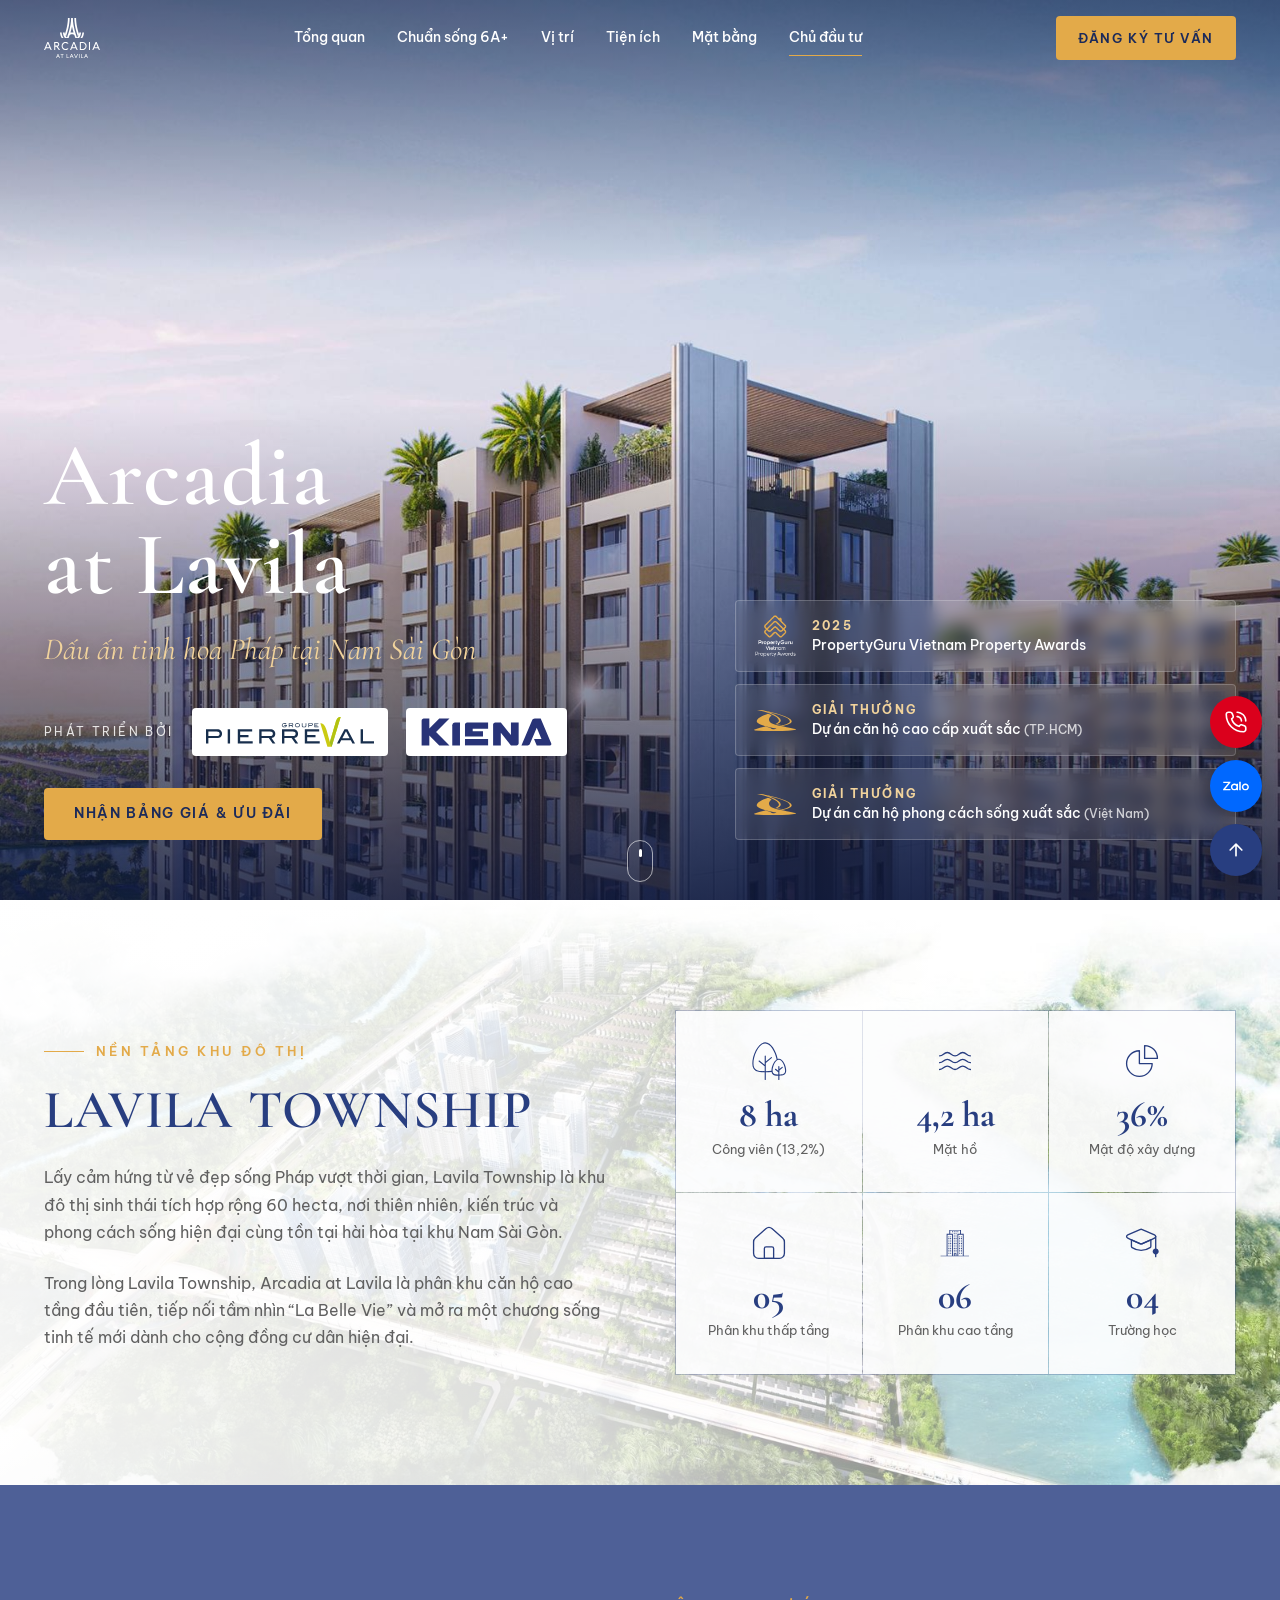
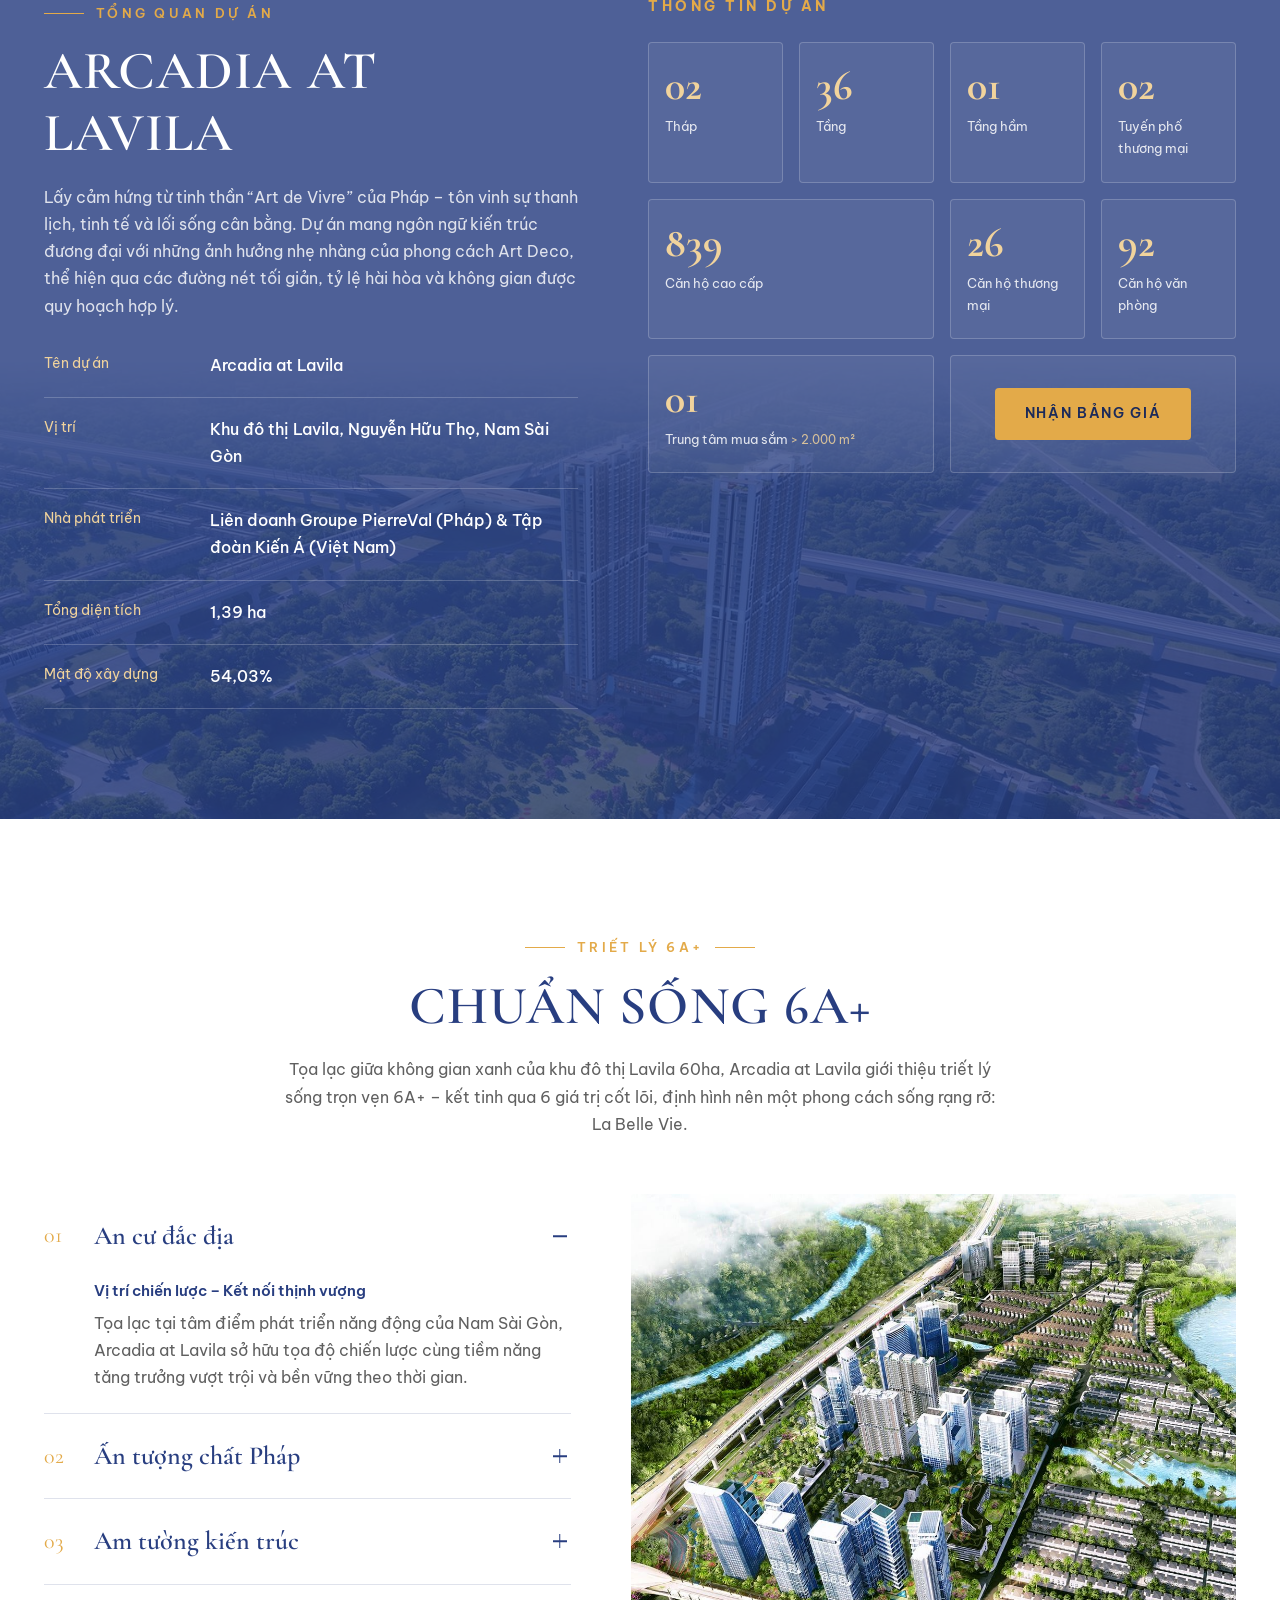
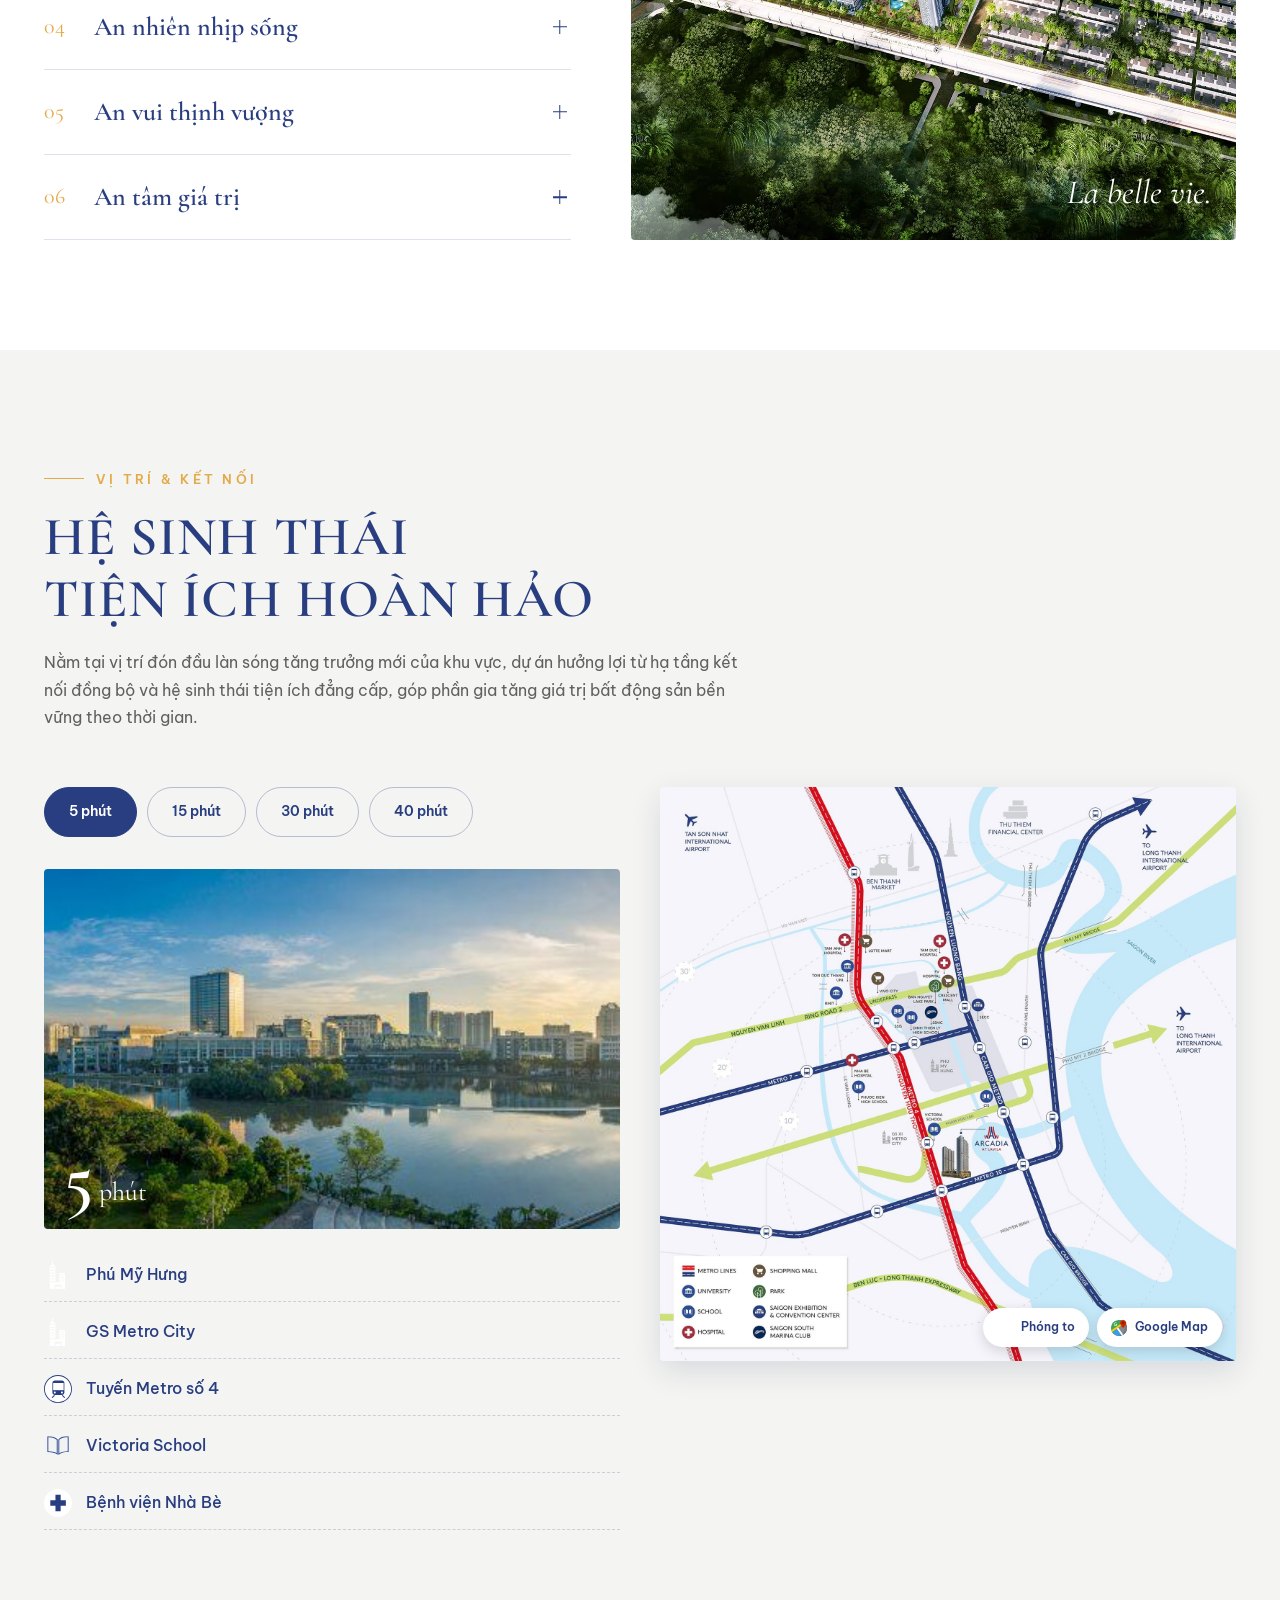
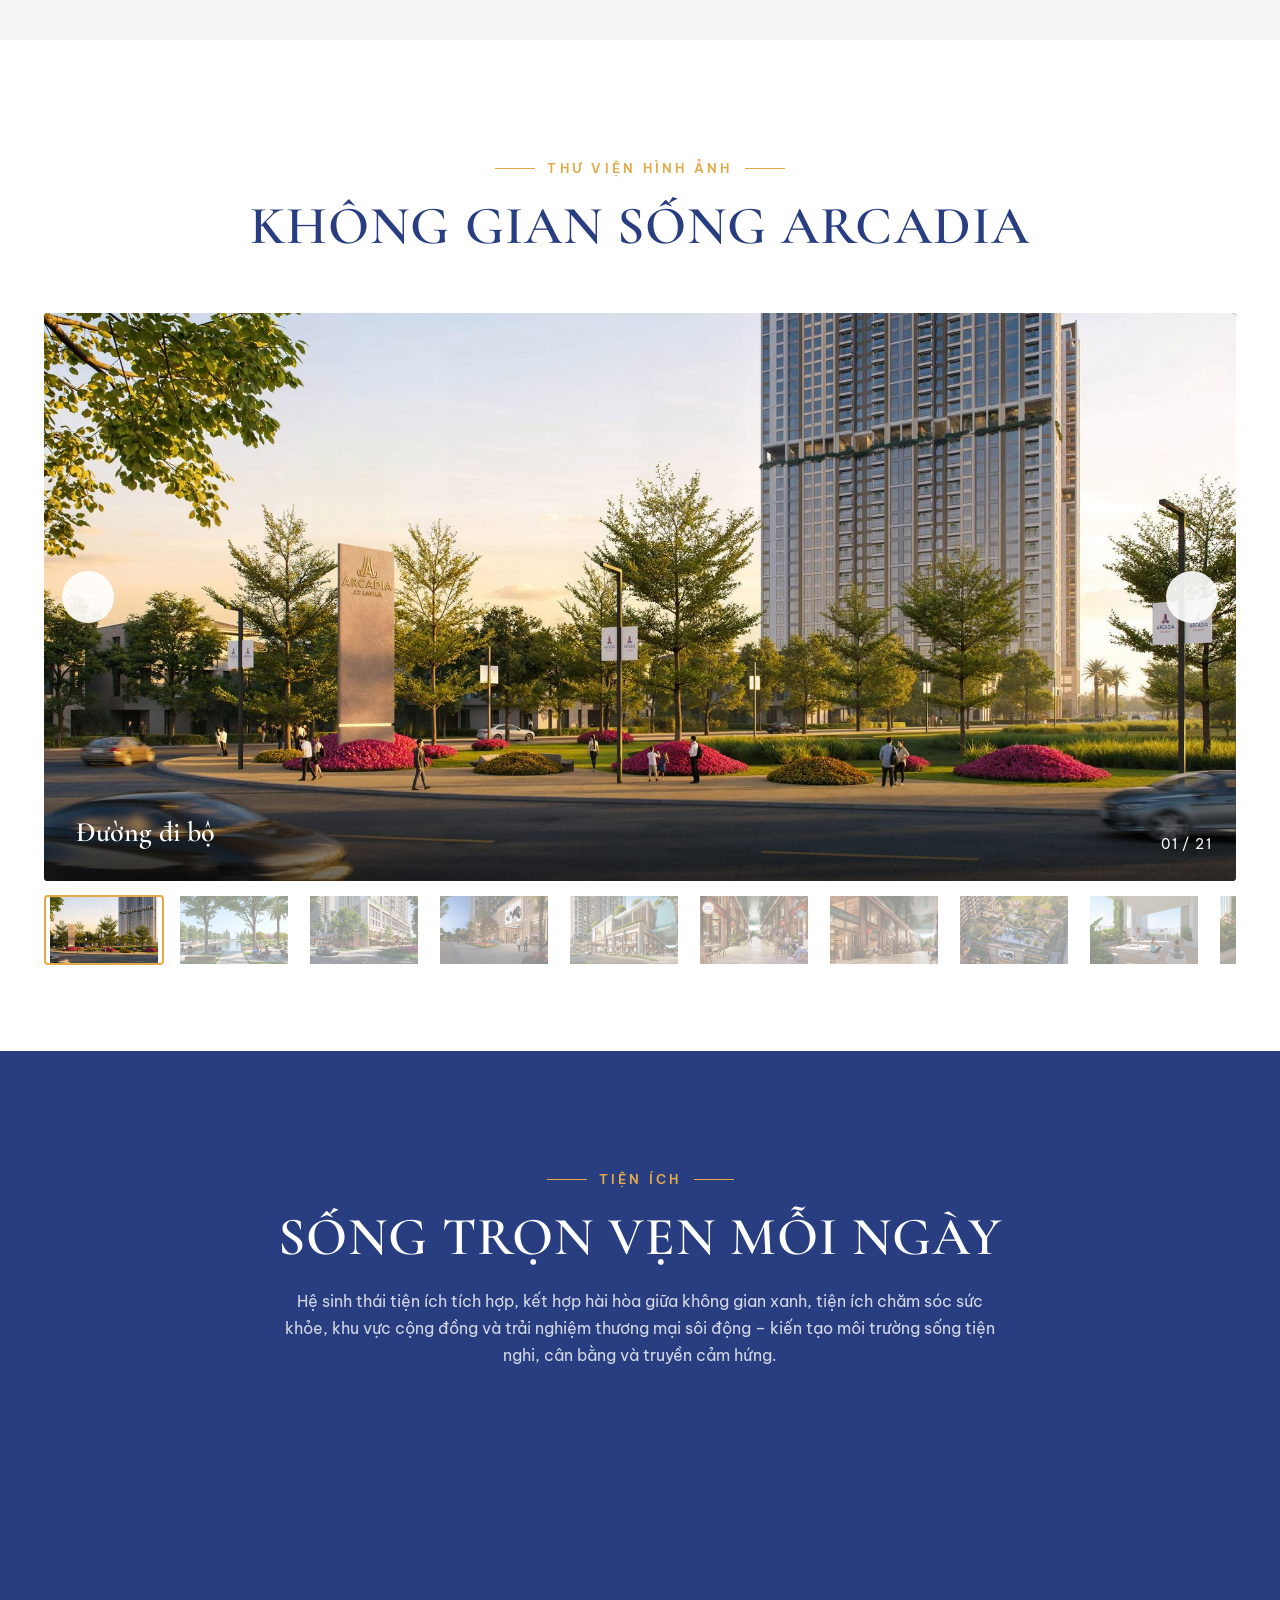
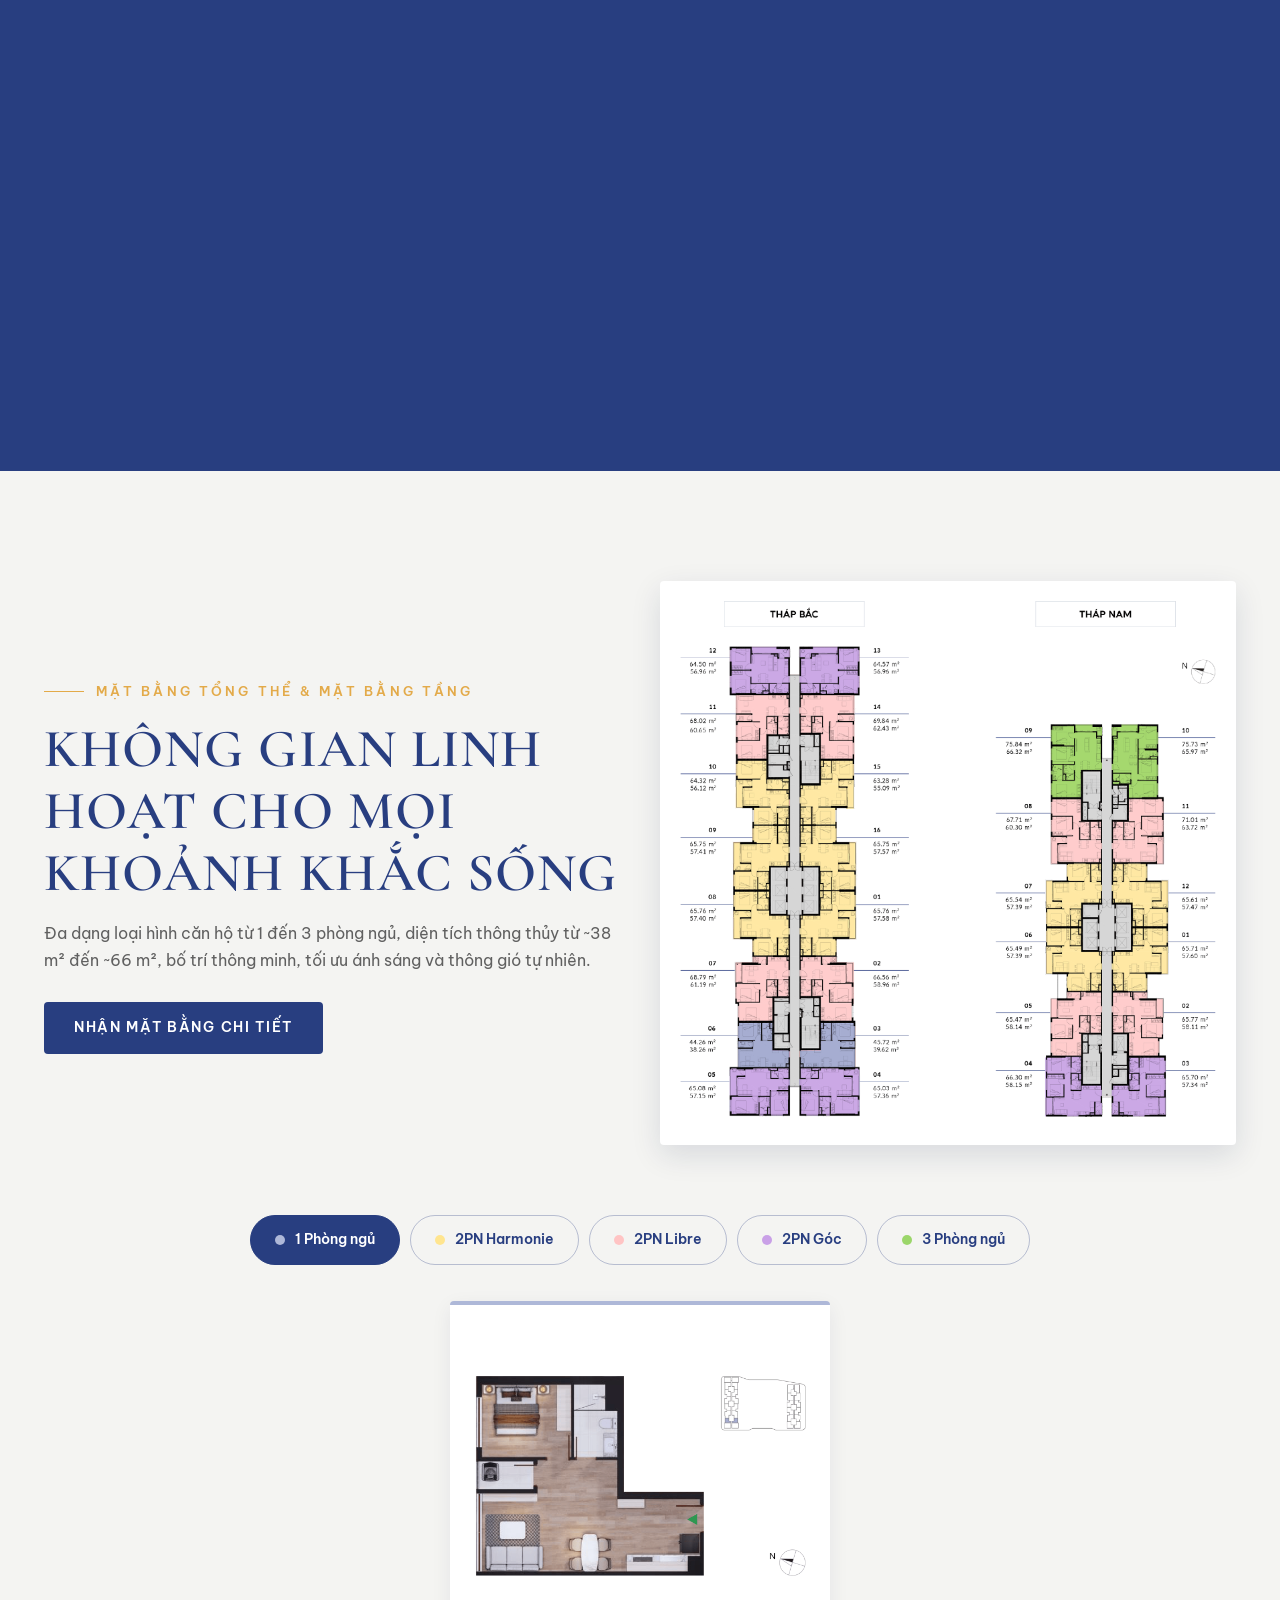
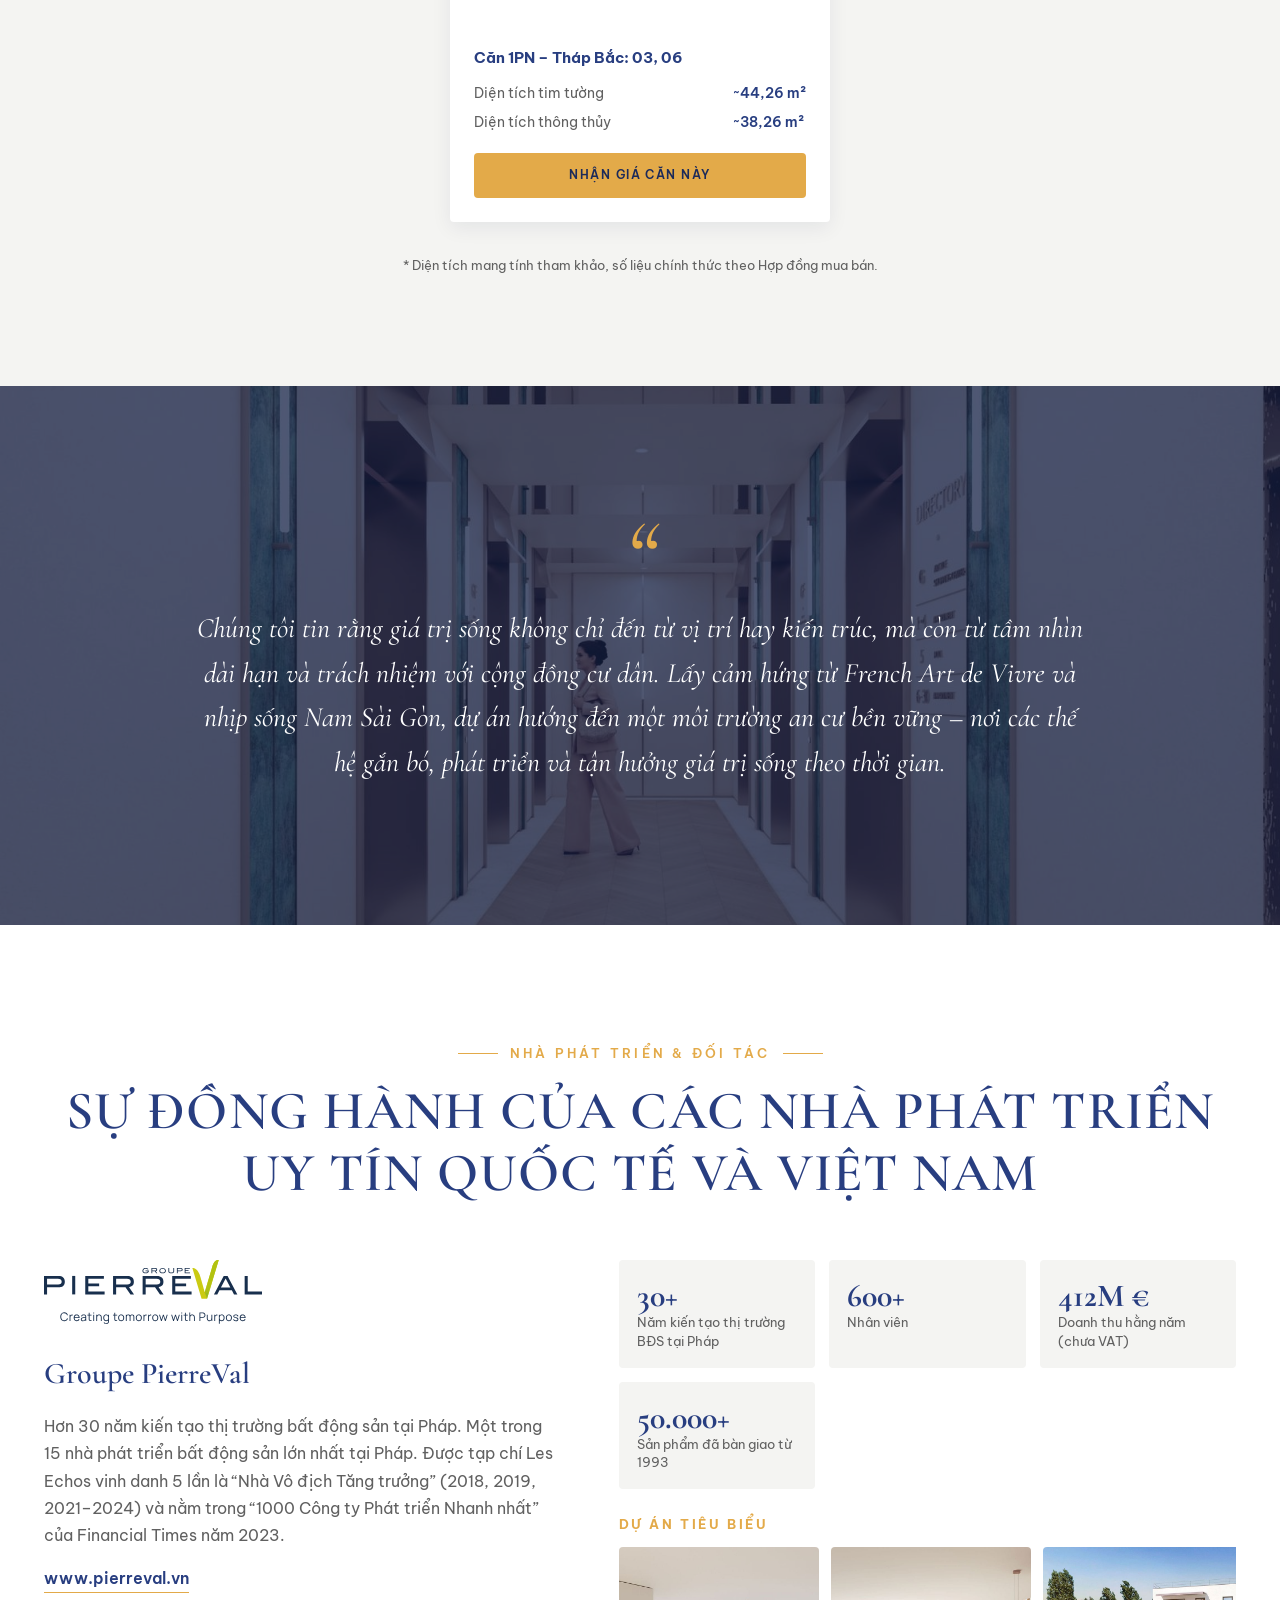
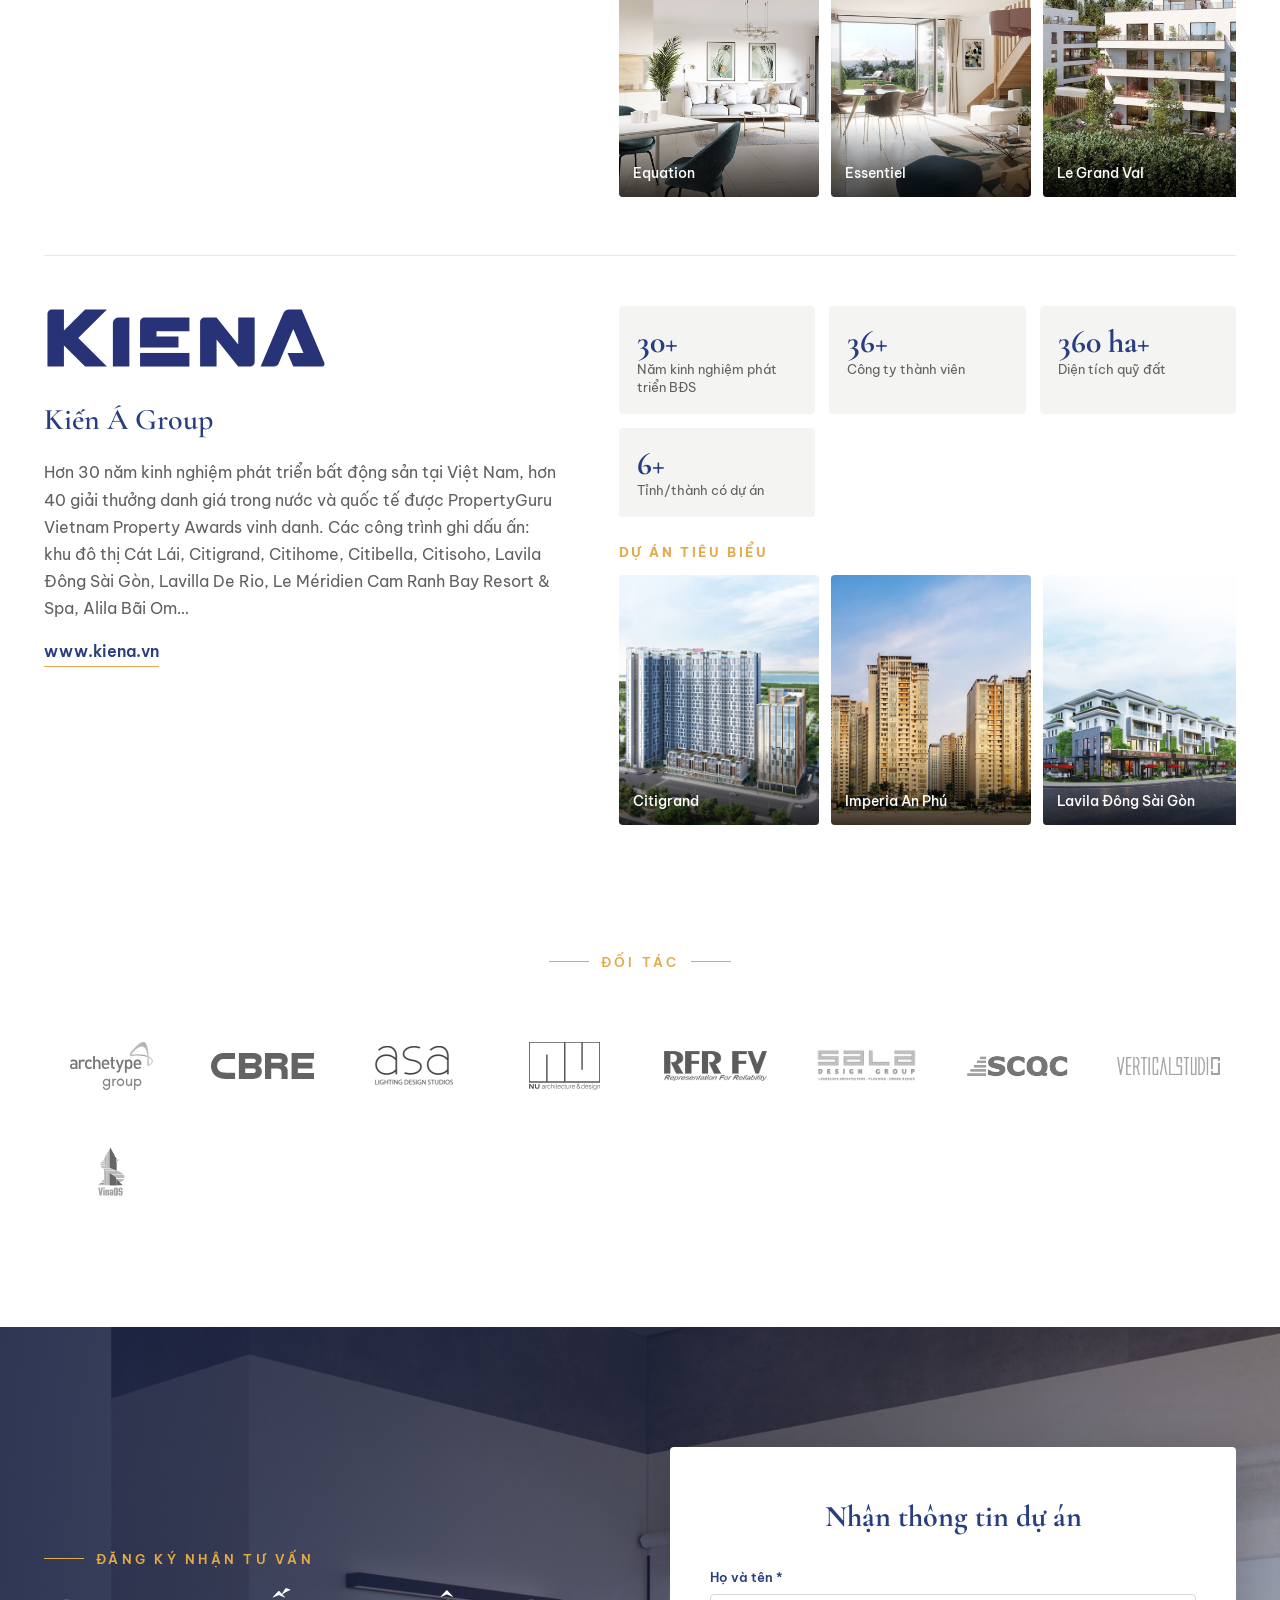
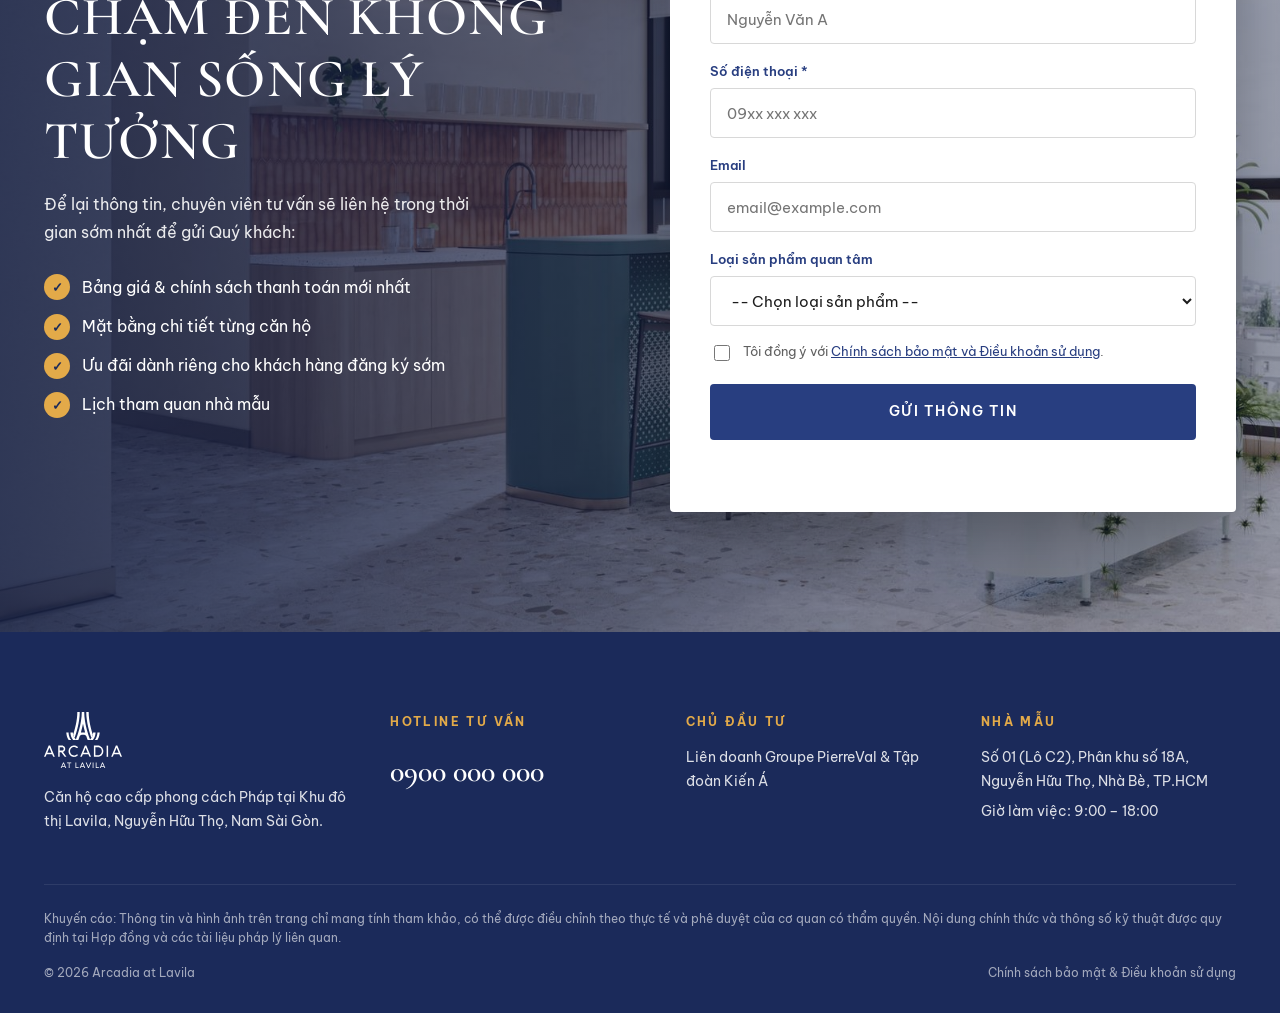
==== commit 0c3216d7: "Add WordPress build for Arcadia landing page - wordpress/build_wp.py bundles index.html + CSS + JS i" ====
--- a/arcadia-landing/index.html
+++ b/arcadia-landing/index.html
@@ -22,8 +22,6 @@
   <link rel="preconnect" href="https://fonts.googleapis.com">
   <link rel="preconnect" href="https://fonts.gstatic.com" crossorigin>
   <link href="https://fonts.googleapis.com/css2?family=Be+Vietnam+Pro:wght@300;400;500;600;700&family=Cormorant+Garamond:ital,wght@0,500;0,600;0,700;1,500&display=swap" rel="stylesheet">
-  <link rel="preload" as="image" href="assets/images/hero-background.jpg" media="(min-width: 768px)">
-  <link rel="preload" as="image" href="assets/images/hero-background-mobile.jpg" media="(max-width: 767px)">
   <link rel="stylesheet" href="css/style.css">
 
   <!-- Google Tag Manager / Facebook Pixel: dán mã tracking vào đây nếu có -->
@@ -70,10 +68,10 @@
 
     <!-- ================= HERO ================= -->
     <section class="hero">
-      <picture class="hero__bg">
-        <source media="(max-width: 767px)" srcset="assets/images/hero-background-mobile.jpg">
-        <img src="assets/images/hero-background.jpg" alt="Phối cảnh Arcadia at Lavila" fetchpriority="high">
-      </picture>
+      <div class="hero__bg">
+        <img class="only-desktop" src="assets/images/hero-background.jpg" alt="Phối cảnh Arcadia at Lavila" fetchpriority="high">
+        <img class="only-mobile" src="assets/images/hero-background-mobile.jpg" alt="Phối cảnh Arcadia at Lavila">
+      </div>
 
       <div class="container hero__content">
         <div>
@@ -107,6 +105,7 @@
 
     <!-- ================= LAVILA TOWNSHIP ================= -->
     <section class="section township" id="lavila">
+      <div class="township__bg"><img class="only-desktop" src="assets/images/township-foundation-bg-cloudy.jpg" alt="" loading="lazy"><img class="only-mobile" src="assets/images/township-foundation-bg-mobile.jpg" alt="" loading="lazy"></div>
       <div class="container township__grid">
         <div class="township__text reveal">
           <span class="eyebrow">Nền tảng khu đô thị</span>
@@ -311,7 +310,7 @@
             </div>
           </div>
 
-          <div class="location__map reveal reveal--d1" data-lightbox="assets/images/location-connectivity/web-map.jpg" data-caption="Bản đồ vị trí Arcadia at Lavila">
+          <div class="location__map reveal reveal--d1" data-lightbox data-caption="Bản đồ vị trí Arcadia at Lavila">
             <img src="assets/images/location-connectivity/web-map.jpg" alt="Bản đồ vị trí Arcadia at Lavila" loading="lazy">
             <div class="location__map-actions">
               <span class="chip"><img src="assets/icons/location-connectivity/search-plus.svg" alt="">Phóng to</span>
@@ -333,12 +332,34 @@
         </div>
         <div class="reveal">
           <div class="slider" id="slider">
-            <div class="slider__track" id="sliderTrack"><!-- JS tự tạo slide từ danh sách GALLERY --></div>
+            <div class="slider__track" id="sliderTrack">
+              <figure class="slide"><img src="assets/images/slideshow/01.jpg" alt="Đường đi bộ" loading="eager" draggable="false"><figcaption>Đường đi bộ</figcaption></figure>
+              <figure class="slide"><img src="assets/images/slideshow/02.jpg" alt="Khán đài bên hồ" loading="lazy" draggable="false"><figcaption>Khán đài bên hồ</figcaption></figure>
+              <figure class="slide"><img src="assets/images/slideshow/03.jpg" alt="Sảnh đón biểu tượng" loading="lazy" draggable="false"><figcaption>Sảnh đón biểu tượng</figcaption></figure>
+              <figure class="slide"><img src="assets/images/slideshow/04.jpg" alt="Trung tâm mua sắm" loading="lazy" draggable="false"><figcaption>Trung tâm mua sắm</figcaption></figure>
+              <figure class="slide"><img src="assets/images/slideshow/05.jpg" alt="Trung tâm mua sắm" loading="lazy" draggable="false"><figcaption>Trung tâm mua sắm</figcaption></figure>
+              <figure class="slide"><img src="assets/images/slideshow/06.jpg" alt="Tuyến phố thương mại Arcade" loading="lazy" draggable="false"><figcaption>Tuyến phố thương mại Arcade</figcaption></figure>
+              <figure class="slide"><img src="assets/images/slideshow/07.jpg" alt="Tuyến phố thương mại Arcade" loading="lazy" draggable="false"><figcaption>Tuyến phố thương mại Arcade</figcaption></figure>
+              <figure class="slide"><img src="assets/images/slideshow/08.jpg" alt="Hồ bơi biểu tượng" loading="lazy" draggable="false"><figcaption>Hồ bơi biểu tượng</figcaption></figure>
+              <figure class="slide"><img src="assets/images/slideshow/09.jpg" alt="Sàn yoga trên cao" loading="lazy" draggable="false"><figcaption>Sàn yoga trên cao</figcaption></figure>
+              <figure class="slide"><img src="assets/images/slideshow/10.jpg" alt="Không gian tập trên cao" loading="lazy" draggable="false"><figcaption>Không gian tập trên cao</figcaption></figure>
+              <figure class="slide"><img src="assets/images/slideshow/11.jpg" alt="Phòng khách cộng đồng" loading="lazy" draggable="false"><figcaption>Phòng khách cộng đồng</figcaption></figure>
+              <figure class="slide"><img src="assets/images/slideshow/12.jpg" alt="Không gian vui chơi trẻ em" loading="lazy" draggable="false"><figcaption>Không gian vui chơi trẻ em</figcaption></figure>
+              <figure class="slide"><img src="assets/images/slideshow/13.png" alt="Khu vui chơi trẻ em" loading="lazy" draggable="false"><figcaption>Khu vui chơi trẻ em</figcaption></figure>
+              <figure class="slide"><img src="assets/images/slideshow/14.jpg" alt="Phòng giải trí đa phương tiện" loading="lazy" draggable="false"><figcaption>Phòng giải trí đa phương tiện</figcaption></figure>
+              <figure class="slide"><img src="assets/images/slideshow/15.jpg" alt="Phòng khách – Căn hộ điển hình" loading="lazy" draggable="false"><figcaption>Phòng khách – Căn hộ điển hình</figcaption></figure>
+              <figure class="slide"><img src="assets/images/slideshow/16.jpg" alt="Phòng ngủ chính – Căn hộ điển hình" loading="lazy" draggable="false"><figcaption>Phòng ngủ chính – Căn hộ điển hình</figcaption></figure>
+              <figure class="slide"><img src="assets/images/slideshow/17.jpg" alt="Phòng ngủ chính – Căn hộ điển hình" loading="lazy" draggable="false"><figcaption>Phòng ngủ chính – Căn hộ điển hình</figcaption></figure>
+              <figure class="slide"><img src="assets/images/slideshow/18.jpg" alt="Phòng bếp – Căn hộ điển hình" loading="lazy" draggable="false"><figcaption>Phòng bếp – Căn hộ điển hình</figcaption></figure>
+              <figure class="slide"><img src="assets/images/slideshow/19.jpg" alt="Phòng bếp – Căn hộ điển hình" loading="lazy" draggable="false"><figcaption>Phòng bếp – Căn hộ điển hình</figcaption></figure>
+              <figure class="slide"><img src="assets/images/slideshow/20.jpg" alt="Phòng ngủ trẻ em – Căn hộ điển hình" loading="lazy" draggable="false"><figcaption>Phòng ngủ trẻ em – Căn hộ điển hình</figcaption></figure>
+              <figure class="slide"><img src="assets/images/slideshow/21.jpg" alt="Ban công – Căn hộ điển hình" loading="lazy" draggable="false"><figcaption>Ban công – Căn hộ điển hình</figcaption></figure>
+            </div>
             <button class="slider__arrow slider__arrow--prev" id="slidePrev" aria-label="Ảnh trước"><img src="assets/icons/slideshow/arrow-left.svg" alt=""></button>
             <button class="slider__arrow slider__arrow--next" id="slideNext" aria-label="Ảnh sau"><img src="assets/icons/slideshow/arrow-right.svg" alt=""></button>
             <div class="slider__count" id="slideCount"></div>
           </div>
-          <div class="thumbs" id="sliderThumbs"></div>
+          <div class="thumbs" id="sliderThumbs"><!-- JS tự tạo ảnh nhỏ từ các slide --></div>
         </div>
       </div>
     </section>
@@ -362,10 +383,10 @@
 
         <div class="amenities__stage reveal">
           <div class="am-panel is-active" data-panel="am">
-            <picture class="am-panel__img" data-lightbox="assets/images/amenities/v2_desktop/vi_level-1-ground-floor.jpg" data-caption="Mặt bằng tiện ích tầng 1">
-              <source media="(max-width: 767px)" srcset="assets/images/amenities/v2_mobile/mb-vi_level-1-ground-floor.jpg">
-              <img src="assets/images/amenities/v2_desktop/vi_level-1-ground-floor.jpg" alt="Mặt bằng tiện ích tầng 1" loading="lazy">
-            </picture>
+            <div class="am-panel__img" data-lightbox data-caption="Mặt bằng tiện ích tầng 1">
+              <img class="only-desktop" src="assets/images/amenities/v2_desktop/vi_level-1-ground-floor.jpg" alt="Mặt bằng tiện ích tầng 1" loading="lazy">
+              <img class="only-mobile" src="assets/images/amenities/v2_mobile/mb-vi_level-1-ground-floor.jpg" alt="Mặt bằng tiện ích tầng 1" loading="lazy">
+            </div>
             <ul class="am-legend">
               <li><b>01</b>Tuyến phố thương mại (Tháp Bắc)</li>
               <li><b>02</b>Tuyến phố thương mại (Tháp Nam)</li>
@@ -378,20 +399,20 @@
             </ul>
           </div>
           <div class="am-panel" data-panel="am">
-            <picture class="am-panel__img" data-lightbox="assets/images/amenities/v2_desktop/vi_level-3.jpg" data-caption="Mặt bằng tiện ích tầng 3">
-              <source media="(max-width: 767px)" srcset="assets/images/amenities/v2_mobile/mb-vi_level-3.jpg">
-              <img src="assets/images/amenities/v2_desktop/vi_level-3.jpg" alt="Mặt bằng tiện ích tầng 3" loading="lazy">
-            </picture>
+            <div class="am-panel__img" data-lightbox data-caption="Mặt bằng tiện ích tầng 3">
+              <img class="only-desktop" src="assets/images/amenities/v2_desktop/vi_level-3.jpg" alt="Mặt bằng tiện ích tầng 3" loading="lazy">
+              <img class="only-mobile" src="assets/images/amenities/v2_mobile/mb-vi_level-3.jpg" alt="Mặt bằng tiện ích tầng 3" loading="lazy">
+            </div>
             <ul class="am-legend">
               <li><b>09</b>Trường mầm non</li>
               <li><b>10</b>Kho lưu trữ cư dân</li>
             </ul>
           </div>
           <div class="am-panel" data-panel="am">
-            <picture class="am-panel__img" data-lightbox="assets/images/amenities/v2_desktop/vi_level-4.jpg" data-caption="Mặt bằng tiện ích tầng 4">
-              <source media="(max-width: 767px)" srcset="assets/images/amenities/v2_mobile/mb-vi_level-4.jpg">
-              <img src="assets/images/amenities/v2_desktop/vi_level-4.jpg" alt="Mặt bằng tiện ích tầng 4" loading="lazy">
-            </picture>
+            <div class="am-panel__img" data-lightbox data-caption="Mặt bằng tiện ích tầng 4">
+              <img class="only-desktop" src="assets/images/amenities/v2_desktop/vi_level-4.jpg" alt="Mặt bằng tiện ích tầng 4" loading="lazy">
+              <img class="only-mobile" src="assets/images/amenities/v2_mobile/mb-vi_level-4.jpg" alt="Mặt bằng tiện ích tầng 4" loading="lazy">
+            </div>
             <ul class="am-legend">
               <li><b>11</b>Phòng giải trí đa phương tiện</li>
               <li><b>12</b>Không gian sáng tạo</li>
@@ -405,10 +426,10 @@
             </ul>
           </div>
           <div class="am-panel" data-panel="am">
-            <picture class="am-panel__img" data-lightbox="assets/images/amenities/v2_desktop/vi_level-5.jpg" data-caption="Mặt bằng tiện ích tầng 5">
-              <source media="(max-width: 767px)" srcset="assets/images/amenities/v2_mobile/mb-vi_level-5.jpg">
-              <img src="assets/images/amenities/v2_desktop/vi_level-5.jpg" alt="Mặt bằng tiện ích tầng 5" loading="lazy">
-            </picture>
+            <div class="am-panel__img" data-lightbox data-caption="Mặt bằng tiện ích tầng 5">
+              <img class="only-desktop" src="assets/images/amenities/v2_desktop/vi_level-5.jpg" alt="Mặt bằng tiện ích tầng 5" loading="lazy">
+              <img class="only-mobile" src="assets/images/amenities/v2_mobile/mb-vi_level-5.jpg" alt="Mặt bằng tiện ích tầng 5" loading="lazy">
+            </div>
             <ul class="am-legend">
               <li><b>20</b>Hồ bơi biểu tượng</li>
               <li><b>21</b>Hồ bơi trẻ em</li>
@@ -429,10 +450,10 @@
             </ul>
           </div>
           <div class="am-panel" data-panel="am">
-            <picture class="am-panel__img" data-lightbox="assets/images/amenities/v2_desktop/vi_level-21.jpg" data-caption="Mặt bằng tiện ích tầng 21">
-              <source media="(max-width: 767px)" srcset="assets/images/amenities/v2_mobile/mb-vi_level-21.jpg">
-              <img src="assets/images/amenities/v2_desktop/vi_level-21.jpg" alt="Mặt bằng tiện ích tầng 21" loading="lazy">
-            </picture>
+            <div class="am-panel__img" data-lightbox data-caption="Mặt bằng tiện ích tầng 21">
+              <img class="only-desktop" src="assets/images/amenities/v2_desktop/vi_level-21.jpg" alt="Mặt bằng tiện ích tầng 21" loading="lazy">
+              <img class="only-mobile" src="assets/images/amenities/v2_mobile/mb-vi_level-21.jpg" alt="Mặt bằng tiện ích tầng 21" loading="lazy">
+            </div>
             <ul class="am-legend">
               <li><b>36</b>Khu vui chơi trẻ em</li>
               <li><b>37</b>Vườn hoa nghệ thuật</li>
@@ -457,7 +478,7 @@
             <p>Đa dạng loại hình căn hộ từ 1 đến 3 phòng ngủ, diện tích thông thủy từ ~38 m² đến ~66 m², bố trí thông minh, tối ưu ánh sáng và thông gió tự nhiên.</p>
             <a href="#dang-ky" class="btn btn--navy" data-product="Căn hộ cao cấp">Nhận mặt bằng chi tiết</a>
           </div>
-          <figure class="reveal reveal--d1" data-lightbox="assets/images/master-plan/v2/floorplan_vi.png" data-caption="Mặt bằng tầng điển hình Arcadia at Lavila">
+          <figure class="reveal reveal--d1" data-lightbox data-caption="Mặt bằng tầng điển hình Arcadia at Lavila">
             <img src="assets/images/master-plan/v2/floorplan_vi.png" alt="Mặt bằng tầng điển hình Arcadia at Lavila" loading="lazy">
           </figure>
         </div>
@@ -473,7 +494,7 @@
         <!-- 1PN -->
         <div class="plan-panel is-active" data-panel="plan">
           <article class="plan-card" style="--accent:#AEB8D8">
-            <div class="plan-card__img" data-lightbox="assets/images/master-plan/v2/1-bedroom-01.png" data-caption="Căn 1PN – Tháp Bắc: 03, 06"><img src="assets/images/master-plan/v2/1-bedroom-01.png" alt="Mặt bằng căn hộ 1 phòng ngủ" loading="lazy"></div>
+            <div class="plan-card__img" data-lightbox data-caption="Căn 1PN – Tháp Bắc: 03, 06"><img src="assets/images/master-plan/v2/1-bedroom-01.png" alt="Mặt bằng căn hộ 1 phòng ngủ" loading="lazy"></div>
             <div class="plan-card__body">
               <h4>Căn 1PN – Tháp Bắc: 03, 06</h4>
               <dl><dt>Diện tích tim tường</dt><dd>~44,26 m²</dd><dt>Diện tích thông thủy</dt><dd>~38,26 m²</dd></dl>
@@ -485,7 +506,7 @@
         <!-- 2PN Harmonie -->
         <div class="plan-panel" data-panel="plan">
           <article class="plan-card" style="--accent:#FFE58F">
-            <div class="plan-card__img" data-lightbox="assets/images/master-plan/v2/2-bedroom-harmonie-01.png" data-caption="Căn 2PN Harmonie – Tháp Bắc: 10"><img src="assets/images/master-plan/v2/2-bedroom-harmonie-01.png" alt="Mặt bằng căn 2PN Harmonie" loading="lazy"></div>
+            <div class="plan-card__img" data-lightbox data-caption="Căn 2PN Harmonie – Tháp Bắc: 10"><img src="assets/images/master-plan/v2/2-bedroom-harmonie-01.png" alt="Mặt bằng căn 2PN Harmonie" loading="lazy"></div>
             <div class="plan-card__body">
               <h4>Căn 2PN Harmonie – Tháp Bắc: 10</h4>
               <dl><dt>Diện tích tim tường</dt><dd>~64,32 m²</dd><dt>Diện tích thông thủy</dt><dd>~56,12 m²</dd></dl>
@@ -493,7 +514,7 @@
             </div>
           </article>
           <article class="plan-card" style="--accent:#FFE58F">
-            <div class="plan-card__img" data-lightbox="assets/images/master-plan/v2/2-bedroom-harmonie-02.png" data-caption="Căn 2PN Harmonie – Tháp Bắc: 01, 08, 09, 15, 16; Tháp Nam: 01, 06, 07, 12"><img src="assets/images/master-plan/v2/2-bedroom-harmonie-02.png" alt="Mặt bằng căn 2PN Harmonie" loading="lazy"></div>
+            <div class="plan-card__img" data-lightbox data-caption="Căn 2PN Harmonie – Tháp Bắc: 01, 08, 09, 15, 16; Tháp Nam: 01, 06, 07, 12"><img src="assets/images/master-plan/v2/2-bedroom-harmonie-02.png" alt="Mặt bằng căn 2PN Harmonie" loading="lazy"></div>
             <div class="plan-card__body">
               <h4>Căn 2PN Harmonie – Tháp Bắc: 01, 08, 09, 15, 16; Tháp Nam: 01, 06, 07, 12</h4>
               <dl><dt>Diện tích tim tường</dt><dd>~65,76 m²</dd><dt>Diện tích thông thủy</dt><dd>~57,58 m²</dd></dl>
@@ -505,7 +526,7 @@
         <!-- 2PN Libre -->
         <div class="plan-panel" data-panel="plan">
           <article class="plan-card" style="--accent:#FFC4C4">
-            <div class="plan-card__img" data-lightbox="assets/images/master-plan/v2/2-bedroom-libre-01.png" data-caption="Căn 2PN Libre – Tháp Bắc: 11, 14"><img src="assets/images/master-plan/v2/2-bedroom-libre-01.png" alt="Mặt bằng căn 2PN Libre" loading="lazy"></div>
+            <div class="plan-card__img" data-lightbox data-caption="Căn 2PN Libre – Tháp Bắc: 11, 14"><img src="assets/images/master-plan/v2/2-bedroom-libre-01.png" alt="Mặt bằng căn 2PN Libre" loading="lazy"></div>
             <div class="plan-card__body">
               <h4>Căn 2PN Libre – Tháp Bắc: 11, 14</h4>
               <dl><dt>Diện tích tim tường</dt><dd>~68,02 m²</dd><dt>Diện tích thông thủy</dt><dd>~60,65 m²</dd></dl>
@@ -513,7 +534,7 @@
             </div>
           </article>
           <article class="plan-card" style="--accent:#FFC4C4">
-            <div class="plan-card__img" data-lightbox="assets/images/master-plan/v2/2-bedroom-libre-02.png" data-caption="Căn 2PN Libre – Tháp Bắc: 02, 07; Tháp Nam: 02, 05"><img src="assets/images/master-plan/v2/2-bedroom-libre-02.png" alt="Mặt bằng căn 2PN Libre" loading="lazy"></div>
+            <div class="plan-card__img" data-lightbox data-caption="Căn 2PN Libre – Tháp Bắc: 02, 07; Tháp Nam: 02, 05"><img src="assets/images/master-plan/v2/2-bedroom-libre-02.png" alt="Mặt bằng căn 2PN Libre" loading="lazy"></div>
             <div class="plan-card__body">
               <h4>Căn 2PN Libre – Tháp Bắc: 02, 07; Tháp Nam: 02, 05</h4>
               <dl><dt>Diện tích tim tường</dt><dd>~68,79 m²</dd><dt>Diện tích thông thủy</dt><dd>~61,19 m²</dd></dl>
@@ -521,7 +542,7 @@
             </div>
           </article>
           <article class="plan-card" style="--accent:#FFC4C4">
-            <div class="plan-card__img" data-lightbox="assets/images/master-plan/v2/2-bedroom-libre-03.png" data-caption="Căn 2PN Libre – Tháp Nam: 08, 11"><img src="assets/images/master-plan/v2/2-bedroom-libre-03.png" alt="Mặt bằng căn 2PN Libre" loading="lazy"></div>
+            <div class="plan-card__img" data-lightbox data-caption="Căn 2PN Libre – Tháp Nam: 08, 11"><img src="assets/images/master-plan/v2/2-bedroom-libre-03.png" alt="Mặt bằng căn 2PN Libre" loading="lazy"></div>
             <div class="plan-card__body">
               <h4>Căn 2PN Libre – Tháp Nam: 08, 11</h4>
               <dl><dt>Diện tích tim tường</dt><dd>~67,71 m²</dd><dt>Diện tích thông thủy</dt><dd>~60,30 m²</dd></dl>
@@ -533,7 +554,7 @@
         <!-- 2PN Góc -->
         <div class="plan-panel" data-panel="plan">
           <article class="plan-card" style="--accent:#C9A0E7">
-            <div class="plan-card__img" data-lightbox="assets/images/master-plan/v2/2-bedroom-corner-01.png" data-caption="Căn 2PN Góc – Tháp Bắc: 12, 13"><img src="assets/images/master-plan/v2/2-bedroom-corner-01.png" alt="Mặt bằng căn 2PN góc" loading="lazy"></div>
+            <div class="plan-card__img" data-lightbox data-caption="Căn 2PN Góc – Tháp Bắc: 12, 13"><img src="assets/images/master-plan/v2/2-bedroom-corner-01.png" alt="Mặt bằng căn 2PN góc" loading="lazy"></div>
             <div class="plan-card__body">
               <h4>Căn 2PN Góc – Tháp Bắc: 12, 13</h4>
               <dl><dt>Diện tích tim tường</dt><dd>~64,50 m²</dd><dt>Diện tích thông thủy</dt><dd>~56,96 m²</dd></dl>
@@ -541,7 +562,7 @@
             </div>
           </article>
           <article class="plan-card" style="--accent:#C9A0E7">
-            <div class="plan-card__img" data-lightbox="assets/images/master-plan/v2/2-bedroom-corner-02.png" data-caption="Căn 2PN Góc – Tháp Bắc: 04, 05"><img src="assets/images/master-plan/v2/2-bedroom-corner-02.png" alt="Mặt bằng căn 2PN góc" loading="lazy"></div>
+            <div class="plan-card__img" data-lightbox data-caption="Căn 2PN Góc – Tháp Bắc: 04, 05"><img src="assets/images/master-plan/v2/2-bedroom-corner-02.png" alt="Mặt bằng căn 2PN góc" loading="lazy"></div>
             <div class="plan-card__body">
               <h4>Căn 2PN Góc – Tháp Bắc: 04, 05</h4>
               <dl><dt>Diện tích tim tường</dt><dd>~65,08 m²</dd><dt>Diện tích thông thủy</dt><dd>~57,15 m²</dd></dl>
@@ -549,7 +570,7 @@
             </div>
           </article>
           <article class="plan-card" style="--accent:#C9A0E7">
-            <div class="plan-card__img" data-lightbox="assets/images/master-plan/v2/2-bedroom-corner-03.png" data-caption="Căn 2PN Góc – Tháp Nam: 03, 04"><img src="assets/images/master-plan/v2/2-bedroom-corner-03.png" alt="Mặt bằng căn 2PN góc" loading="lazy"></div>
+            <div class="plan-card__img" data-lightbox data-caption="Căn 2PN Góc – Tháp Nam: 03, 04"><img src="assets/images/master-plan/v2/2-bedroom-corner-03.png" alt="Mặt bằng căn 2PN góc" loading="lazy"></div>
             <div class="plan-card__body">
               <h4>Căn 2PN Góc – Tháp Nam: 03, 04</h4>
               <dl><dt>Diện tích tim tường</dt><dd>~66,30 m²</dd><dt>Diện tích thông thủy</dt><dd>~58,15 m²</dd></dl>
@@ -561,7 +582,7 @@
         <!-- 3PN -->
         <div class="plan-panel" data-panel="plan">
           <article class="plan-card" style="--accent:#9BD66A">
-            <div class="plan-card__img" data-lightbox="assets/images/master-plan/v2/3-bedroom-01.png" data-caption="Căn 3PN – Tháp Nam: 09"><img src="assets/images/master-plan/v2/3-bedroom-01.png" alt="Mặt bằng căn 3 phòng ngủ" loading="lazy"></div>
+            <div class="plan-card__img" data-lightbox data-caption="Căn 3PN – Tháp Nam: 09"><img src="assets/images/master-plan/v2/3-bedroom-01.png" alt="Mặt bằng căn 3 phòng ngủ" loading="lazy"></div>
             <div class="plan-card__body">
               <h4>Căn 3PN – Tháp Nam: 09</h4>
               <dl><dt>Diện tích tim tường</dt><dd>~75,84 m²</dd><dt>Diện tích thông thủy</dt><dd>~66,32 m²</dd></dl>
@@ -569,7 +590,7 @@
             </div>
           </article>
           <article class="plan-card" style="--accent:#9BD66A">
-            <div class="plan-card__img" data-lightbox="assets/images/master-plan/v2/3-bedroom-02.png" data-caption="Căn 3PN – Tháp Nam: 10"><img src="assets/images/master-plan/v2/3-bedroom-02.png" alt="Mặt bằng căn 3 phòng ngủ" loading="lazy"></div>
+            <div class="plan-card__img" data-lightbox data-caption="Căn 3PN – Tháp Nam: 10"><img src="assets/images/master-plan/v2/3-bedroom-02.png" alt="Mặt bằng căn 3 phòng ngủ" loading="lazy"></div>
             <div class="plan-card__body">
               <h4>Căn 3PN – Tháp Nam: 10</h4>
               <dl><dt>Diện tích tim tường</dt><dd>~75,73 m²</dd><dt>Diện tích thông thủy</dt><dd>~65,97 m²</dd></dl>
--- a/arcadia-landing/css/style.css
+++ b/arcadia-landing/css/style.css
@@ -49,7 +49,14 @@
 ul { list-style: none; margin: 0; padding: 0; }
 h1, h2, h3, h4, p { margin: 0; }
 
-body.no-scroll { overflow: hidden; }
+body.alp-no-scroll { overflow: hidden; }
+
+/* Ảnh riêng cho máy tính / điện thoại */
+.only-mobile { display: none !important; }
+@media (max-width: 767px) {
+  .only-desktop { display: none !important; }
+  .only-mobile { display: block !important; }
+}
 
 /* ---------- Layout helpers ---------- */
 .container {
@@ -248,6 +255,7 @@
    ========================================================= */
 .hero {
   position: relative;
+  isolation: isolate; /* giữ ảnh nền trong khung, không bị lớp nền cha đè */
   min-height: 100vh;
   min-height: 100svh;
   display: flex;
@@ -381,17 +389,18 @@
 /* =========================================================
    LAVILA TOWNSHIP
    ========================================================= */
-.township {
-  background: var(--white) url("../assets/images/township-foundation-bg-cloudy.jpg") center / cover no-repeat;
-}
+.township { background: var(--white); overflow: hidden; }
+.township__bg { position: absolute; inset: 0; }
+.township__bg img { width: 100%; height: 100%; object-fit: cover; }
 /* Lớp phủ sáng để chữ dễ đọc trên nền ảnh */
 .township::before {
   content: "";
   position: absolute;
   inset: 0;
+  z-index: 1;
   background: linear-gradient(90deg, rgba(255, 255, 255, 0.95) 0%, rgba(255, 255, 255, 0.85) 45%, rgba(255, 255, 255, 0.2) 100%);
 }
-.township .container { position: relative; }
+.township .container { position: relative; z-index: 2; }
 .township__grid {
   display: grid;
   grid-template-columns: 1fr 1fr;
@@ -697,6 +706,7 @@
   touch-action: pan-y;
 }
 .slide {
+  margin: 0;
   flex: 0 0 100%;
   position: relative;
   height: 100%;
@@ -773,6 +783,7 @@
 .am-panel { display: none; }
 .am-panel.is-active { display: contents; }
 .am-panel__img {
+  display: block;
   background: var(--white);
   border-radius: var(--radius);
   overflow: hidden;
@@ -880,6 +891,7 @@
    ========================================================= */
 .quote {
   position: relative;
+  isolation: isolate;
   color: var(--white);
   text-align: center;
   padding: 140px 0;
@@ -1019,6 +1031,7 @@
    ========================================================= */
 .lead {
   position: relative;
+  isolation: isolate;
   padding: 120px 0;
   overflow: hidden;
 }
